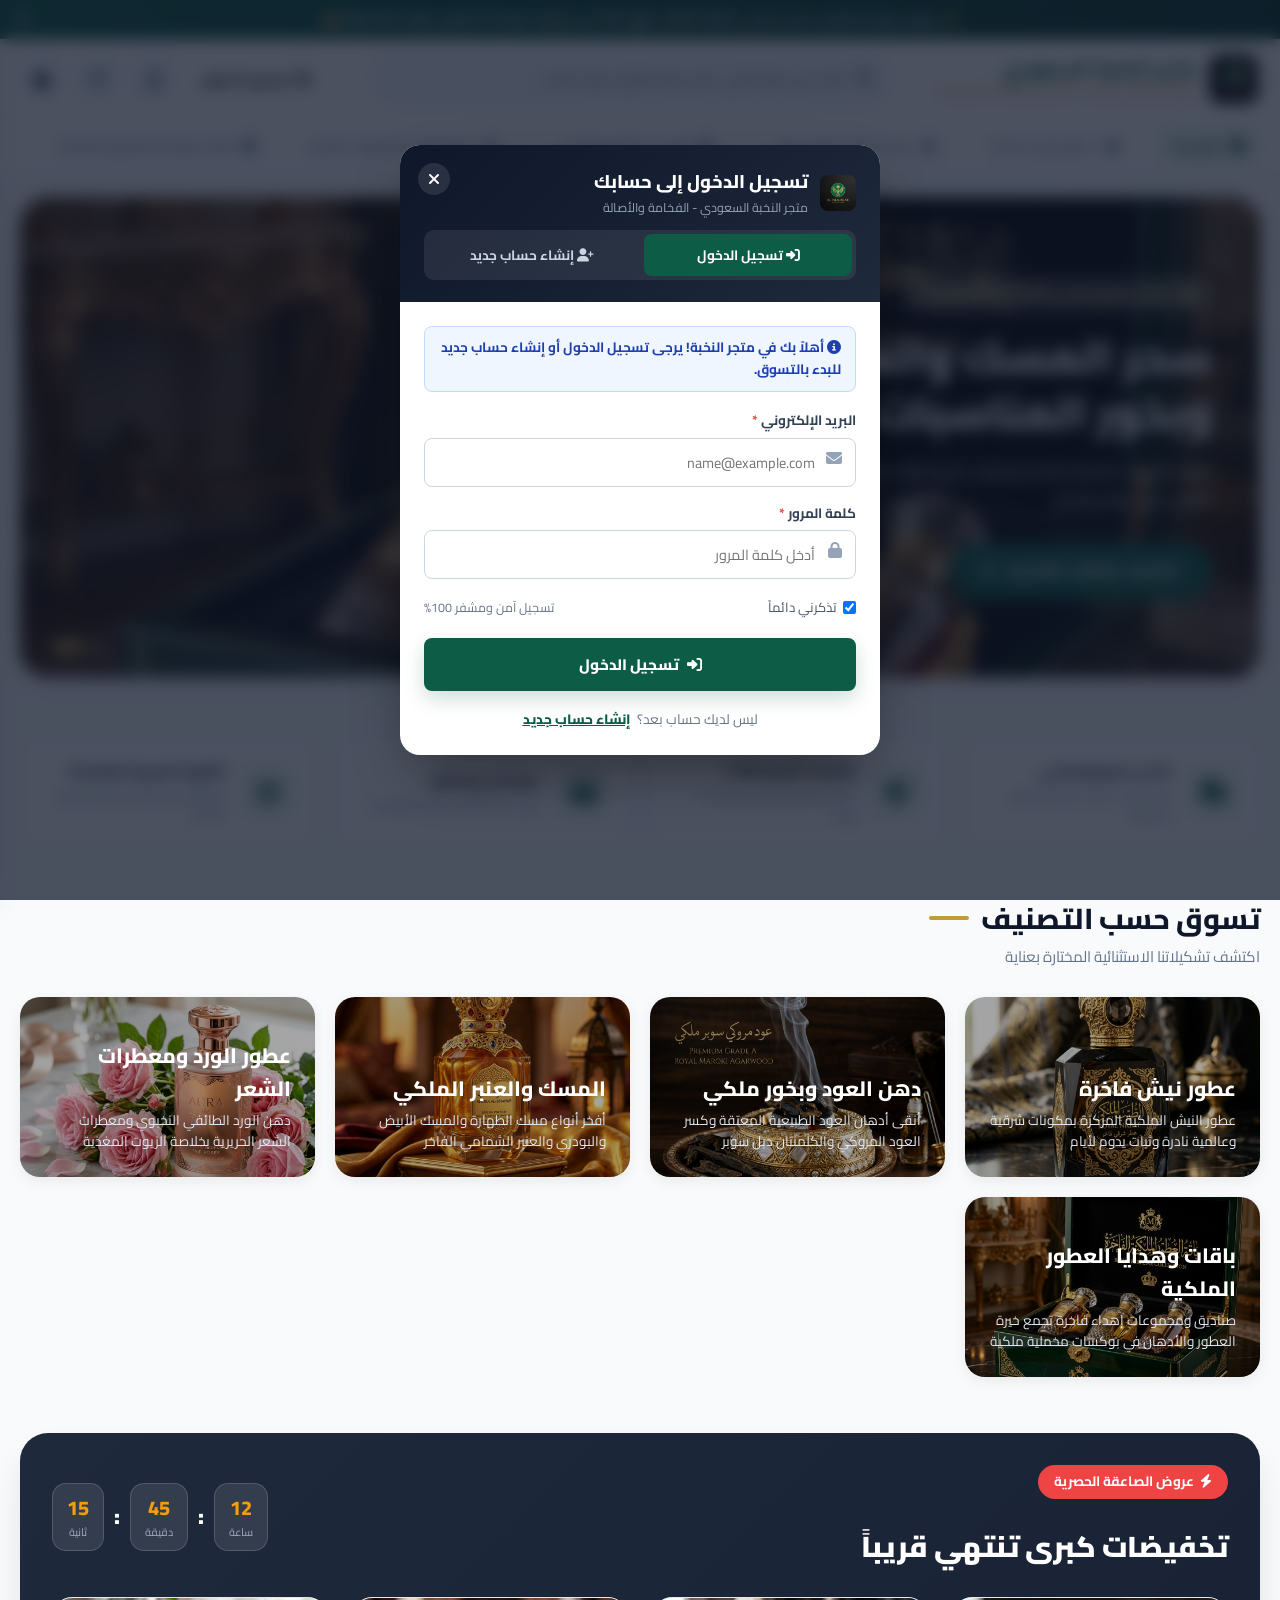
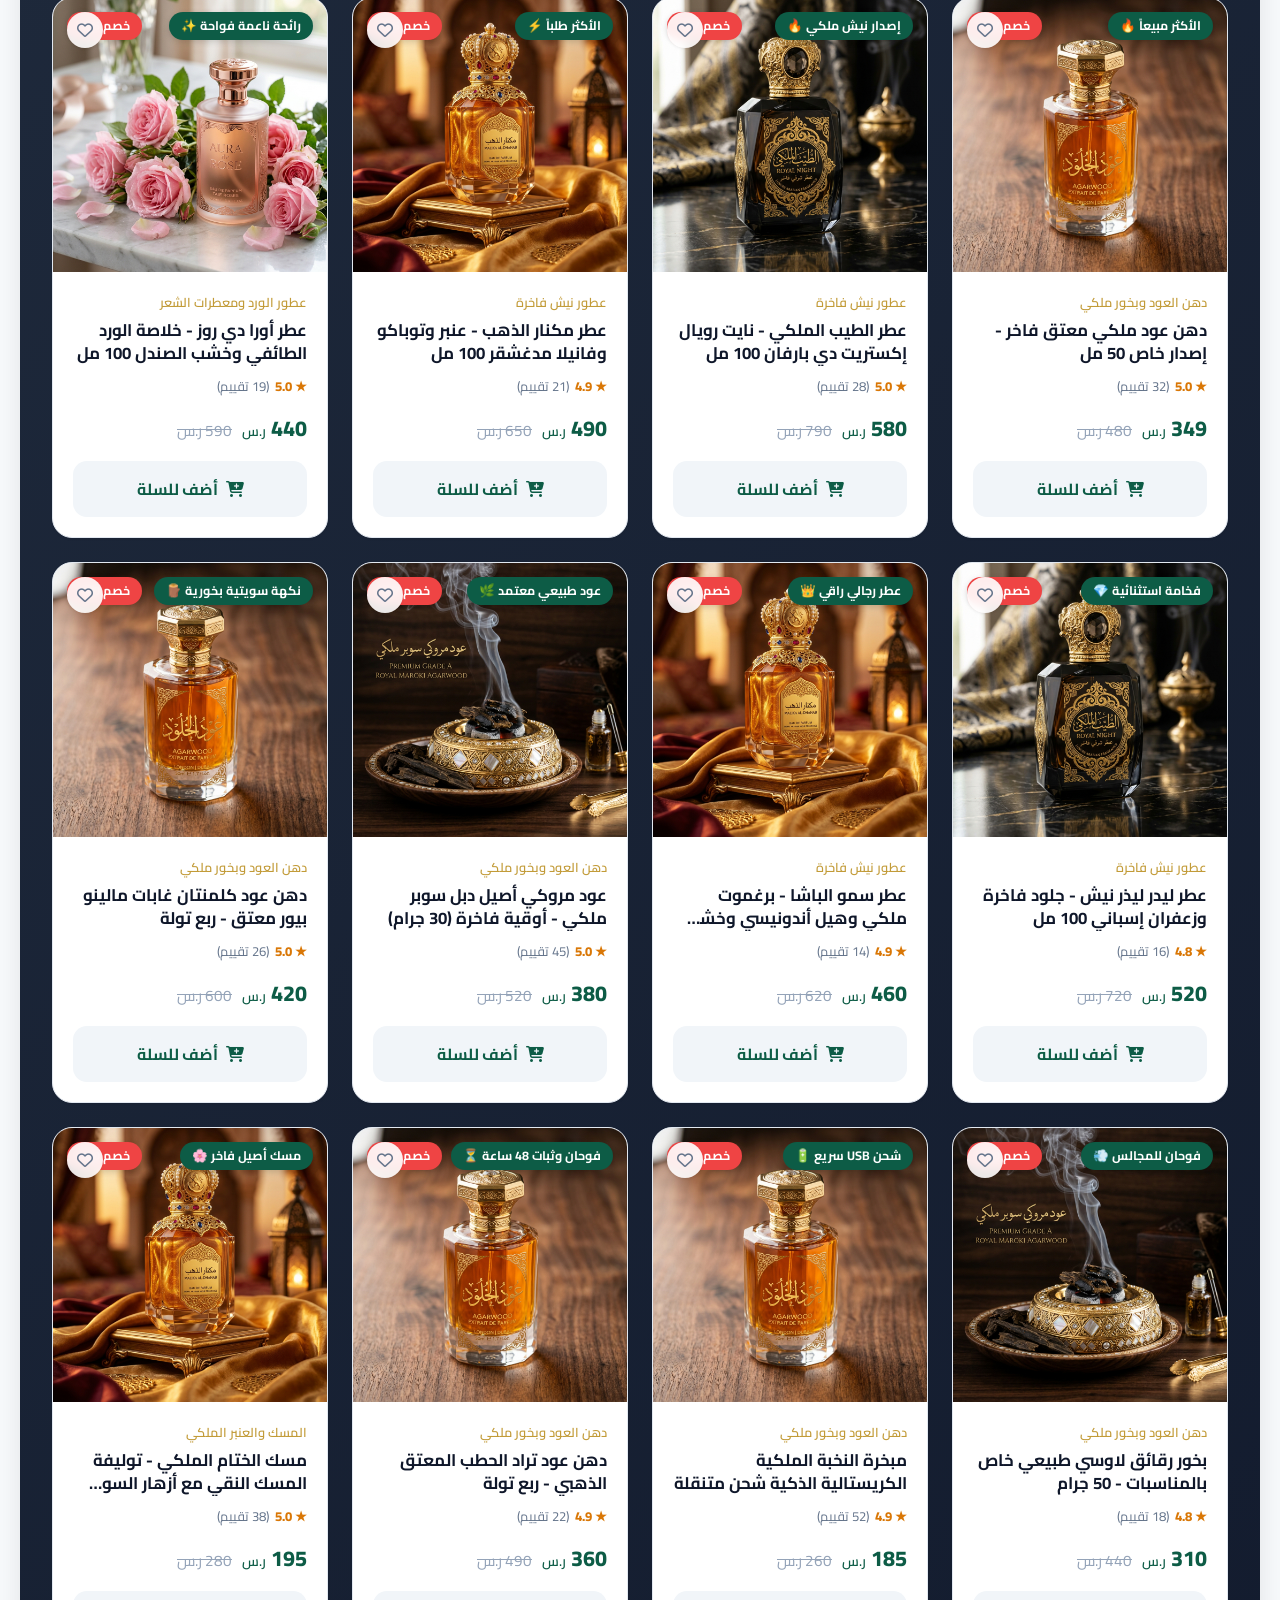
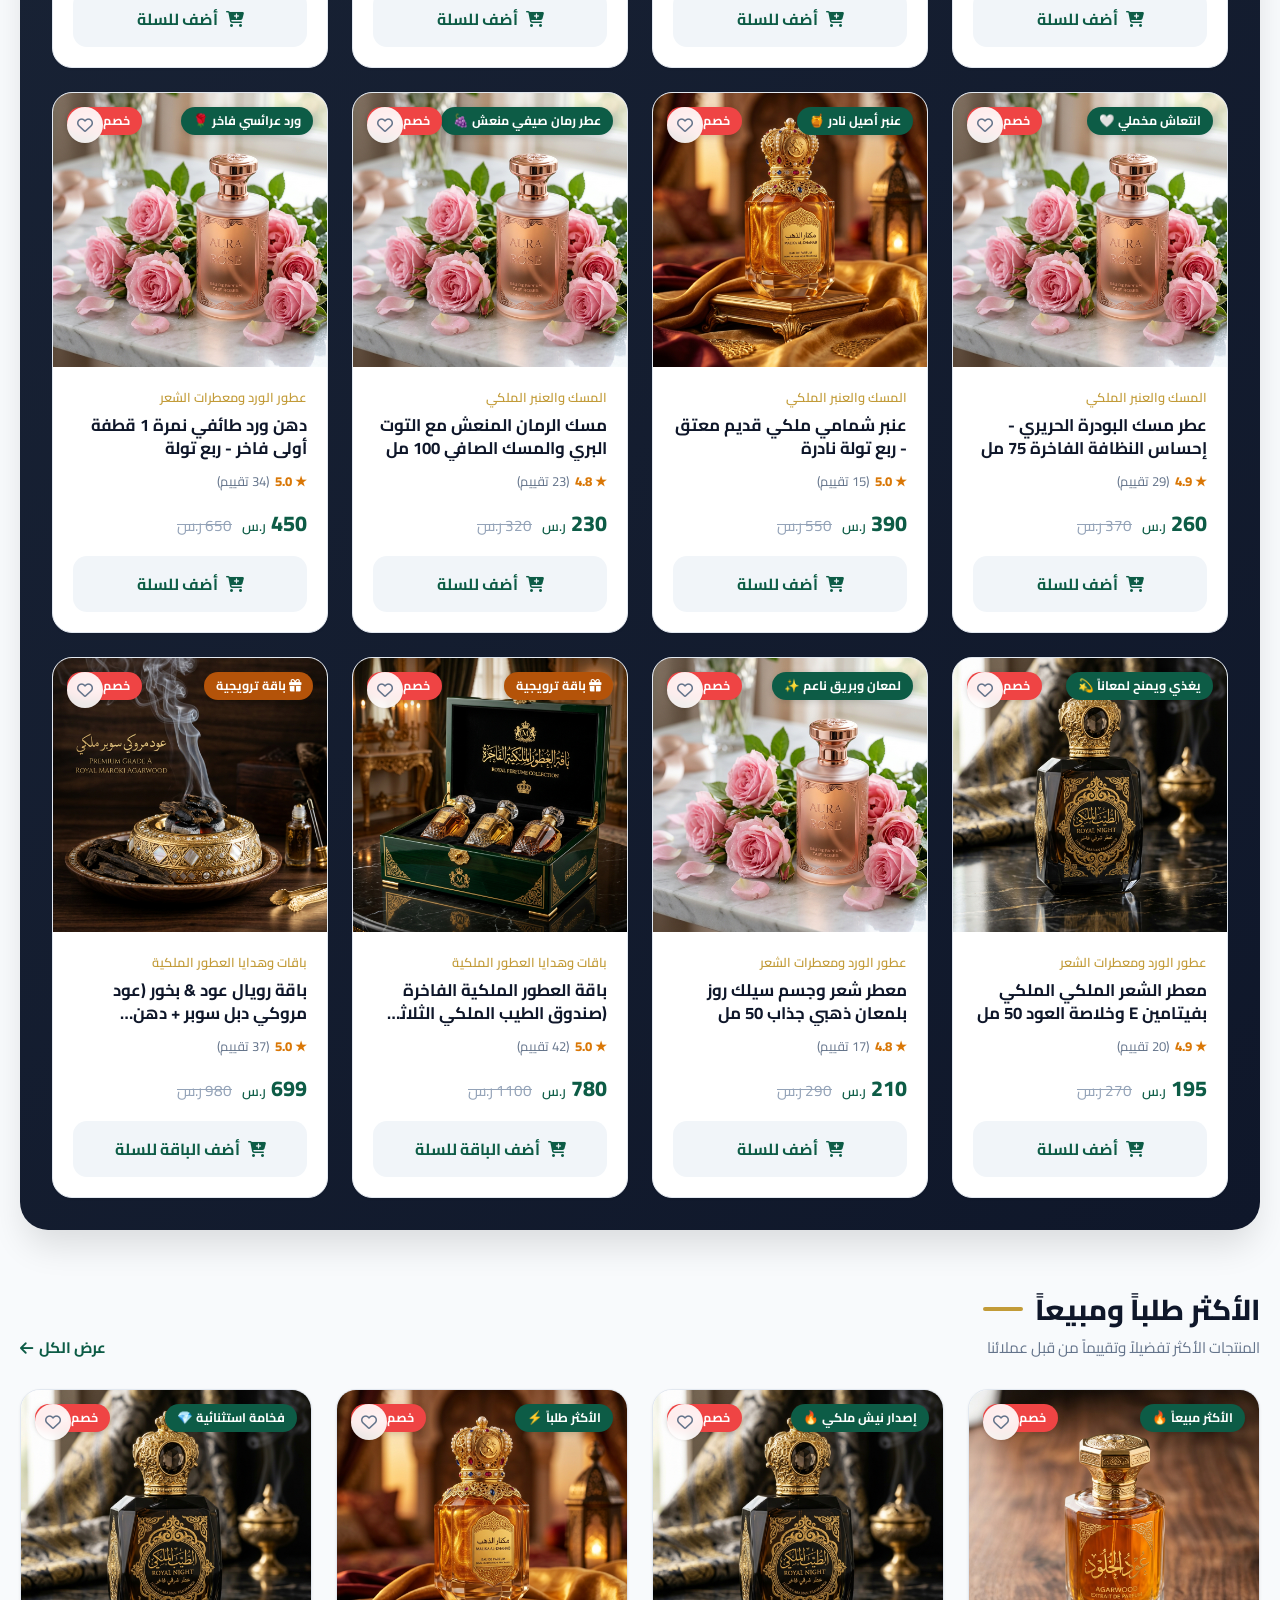
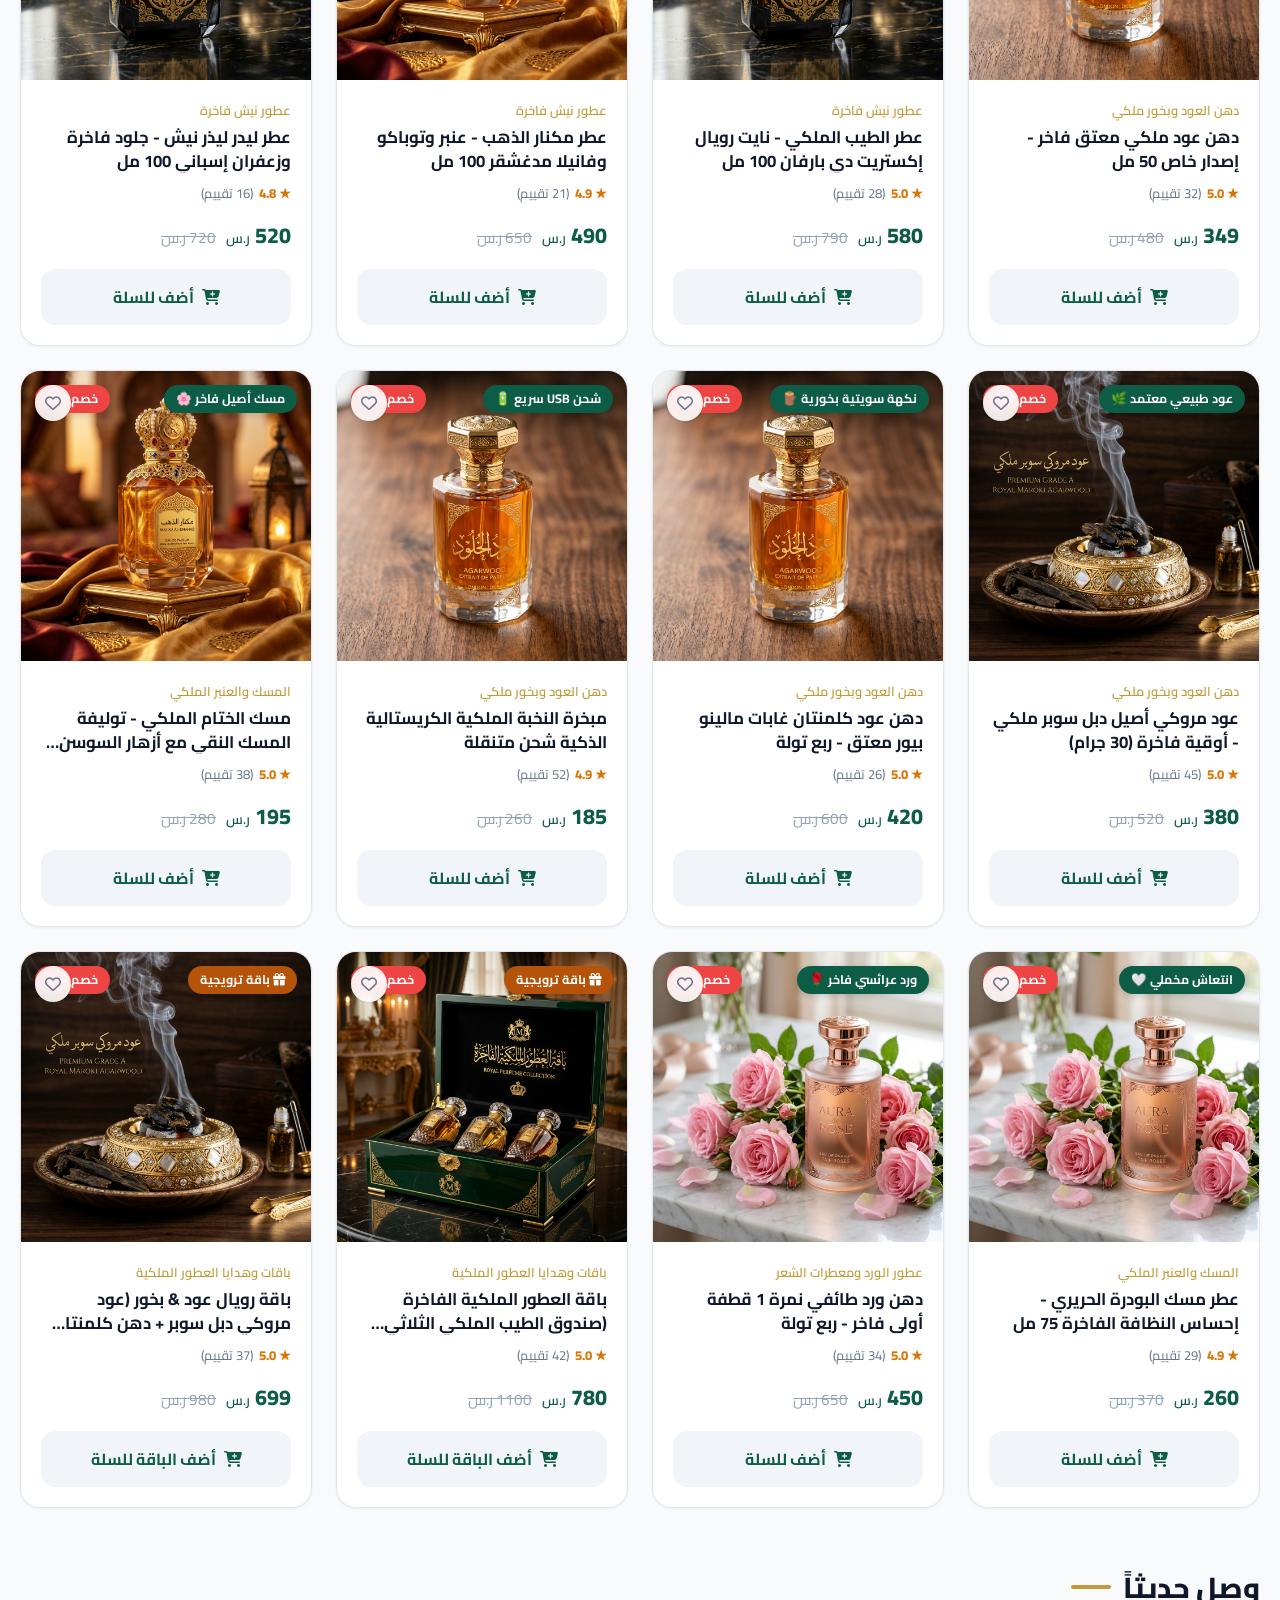
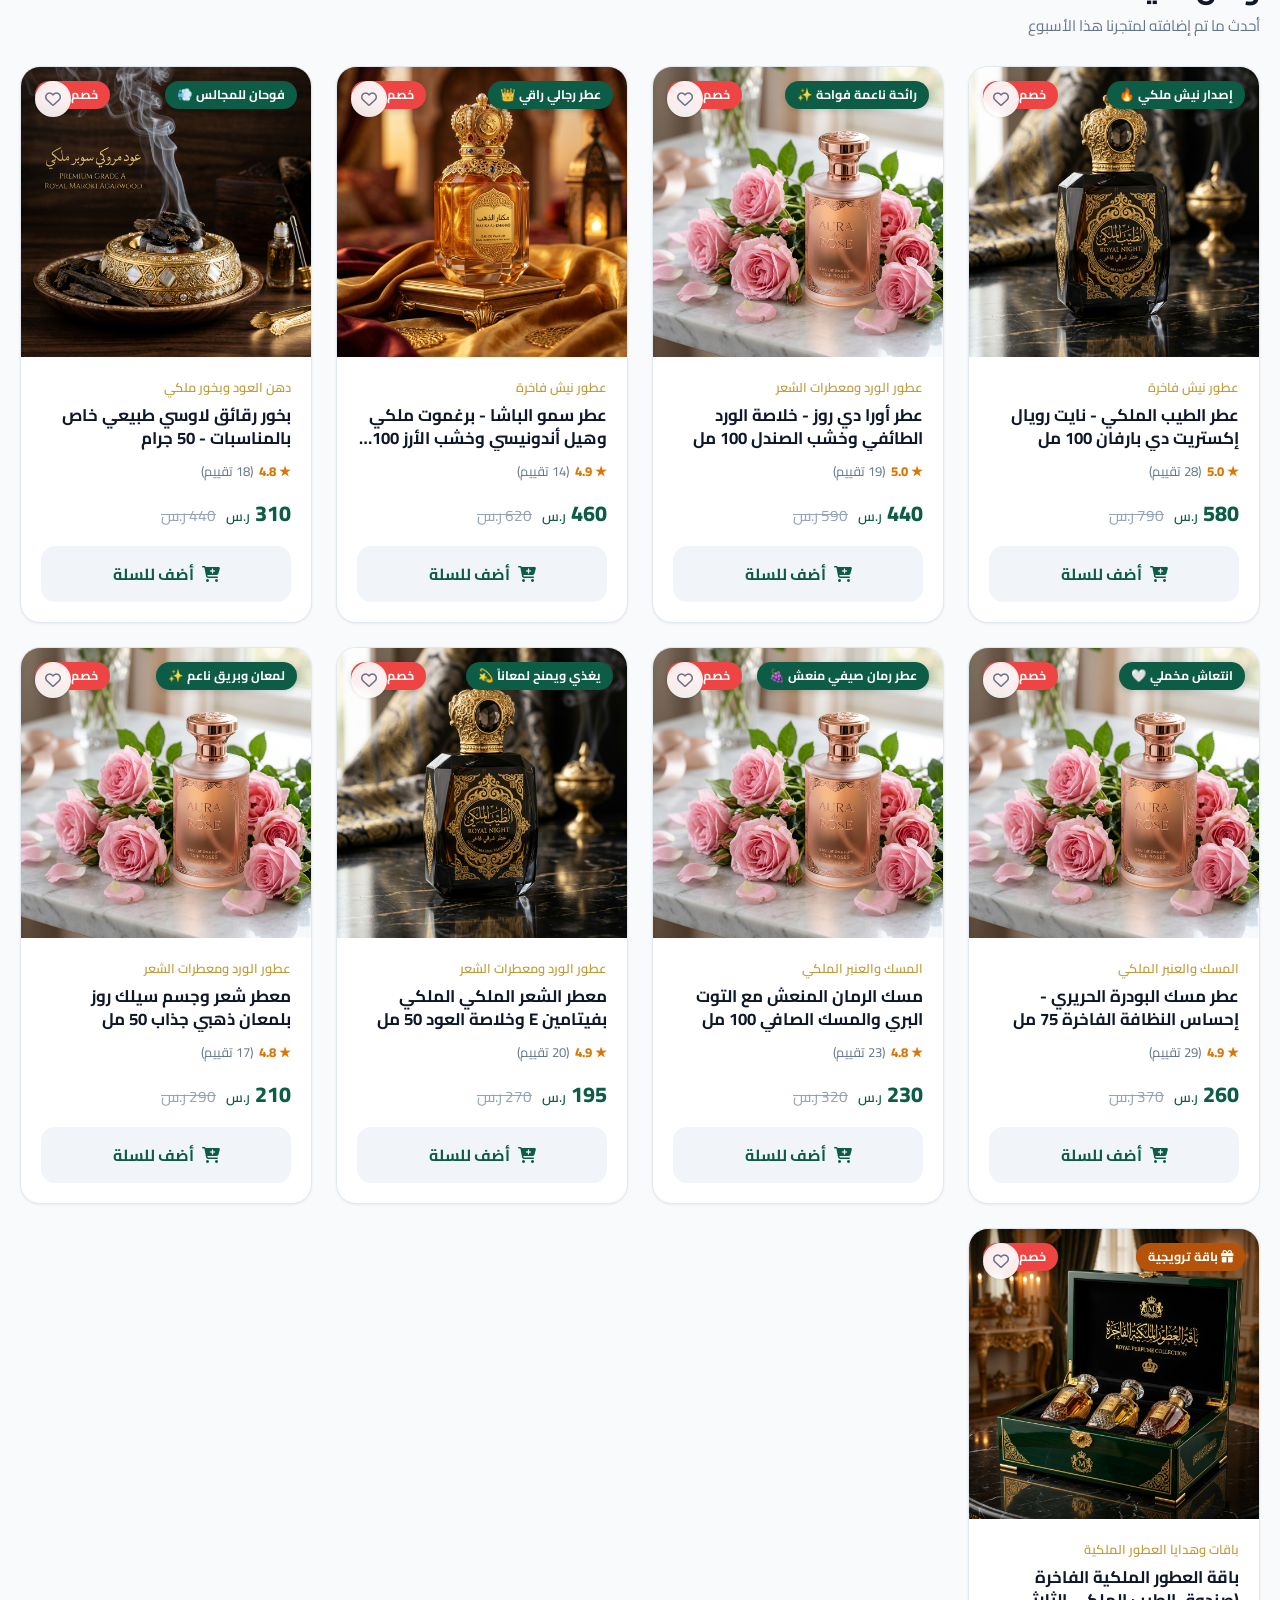
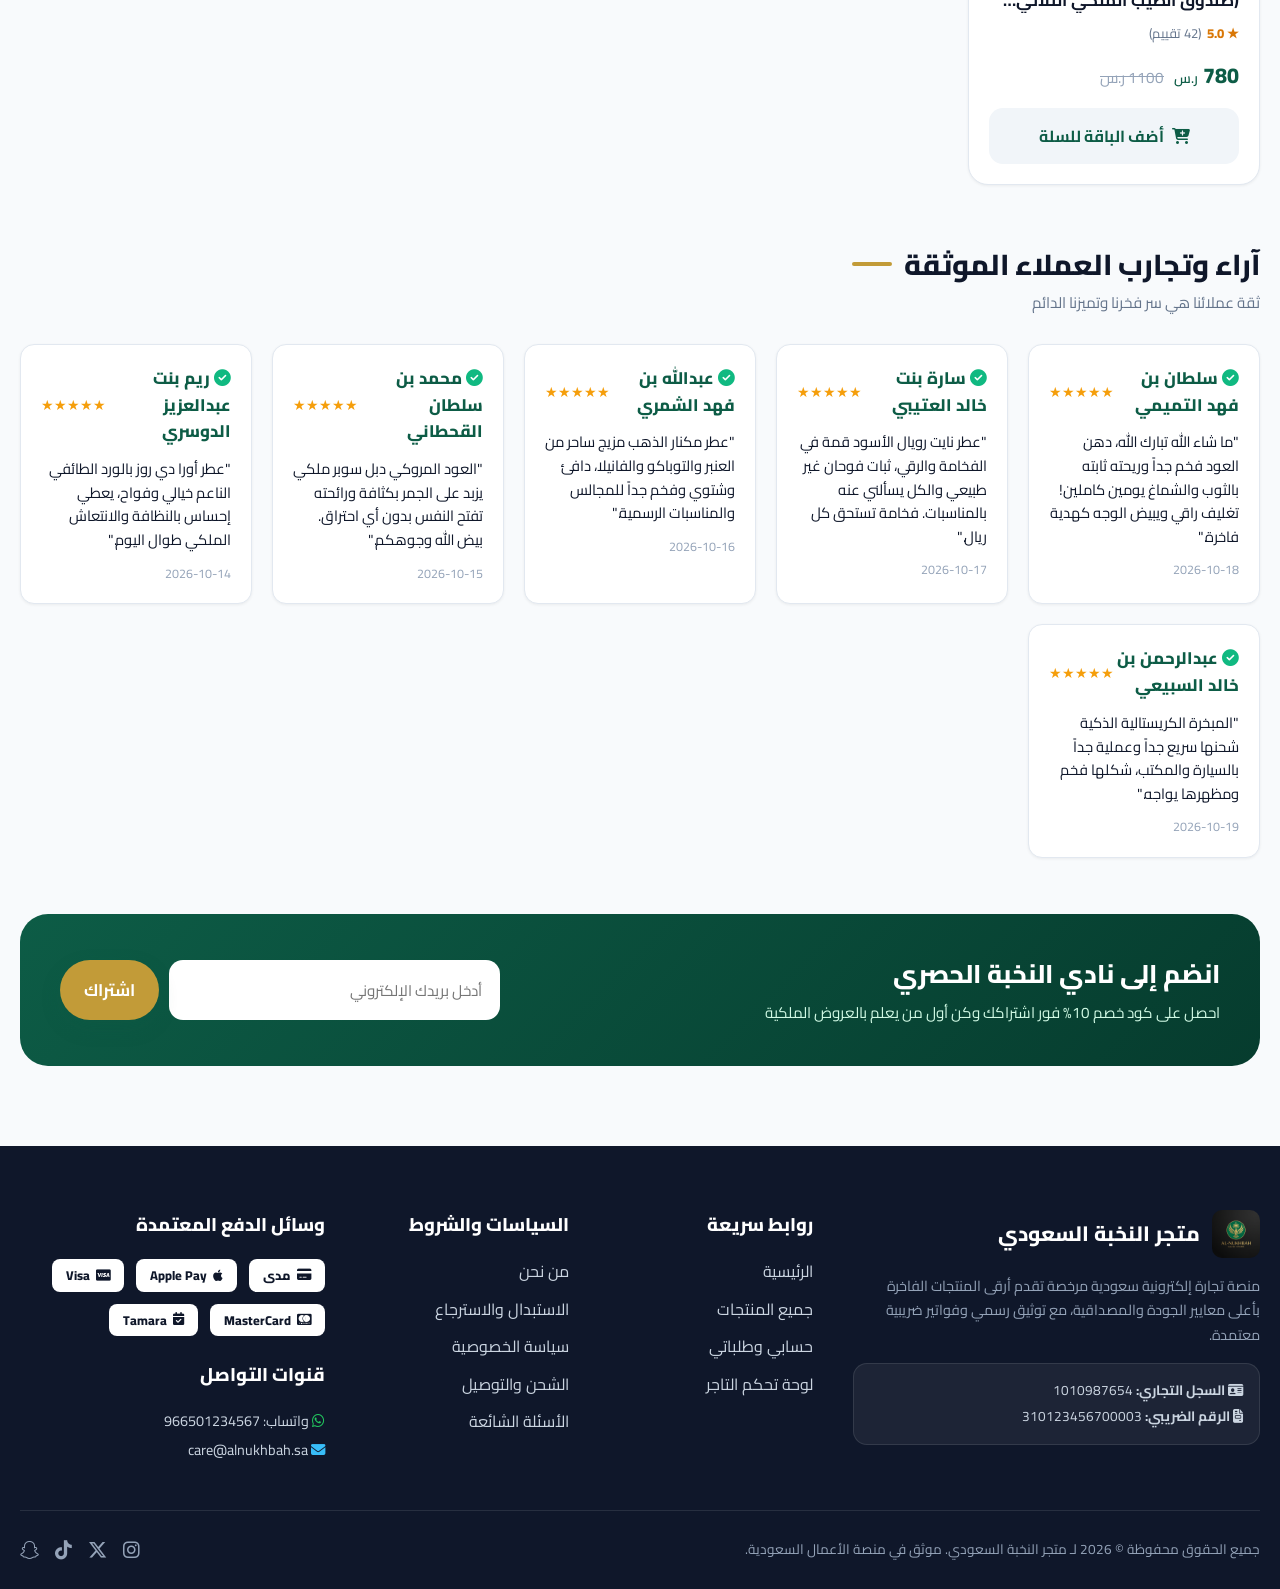
==== index.html @ b8693de9 "Initial commit: Complete Storefront and Admin" ====
﻿<!DOCTYPE html>
<html lang="ar" dir="rtl">
<head>
  <meta charset="UTF-8">
  <meta name="viewport" content="width=device-width, initial-scale=1.0">
  <title>متجر النخبة للعطور الملكية | أفخر عطور النيش ودهن العود والبخور</title>
  <meta name="description" content="متجر النخبة للعطور الملكية الفاخرة، أنقى أدهان العود المعتقة، عطور النيش، المسك والعنبر، والبخور الملكي مع توصيل سريع لجميع مناطق المملكة وضمان ذهبي.">
  
  <!-- FontAwesome 6 Icons -->
  <link rel="stylesheet" href="https://cdnjs.cloudflare.com/ajax/libs/font-awesome/6.5.1/css/all.min.css">
  
  <!-- Custom CSS -->
  <link rel="stylesheet" href="assets/css/store.css">
</head>
<body>

  <!-- Top Announcement Bar -->
  <aside class="announcement-bar" id="announcementBar">
    <span id="announcementText">✨ عروض موسم الرياض: شحن مجاني لكافة الطلبات فوق 350 ر.س وكود خصم 10% (كود: SALLA10) 🚚</span>
    <button class="announcement-close" onclick="document.getElementById('announcementBar').style.display='none'" aria-label="إغلاق الشريط الإعلاني">
      <i class="fa-solid fa-xmark"></i>
    </button>
  </aside>

  <!-- Sticky Main Header -->
  <header class="main-header">
    <div class="container header-inner">
      <!-- Store Brand & Logo -->
      <a href="#home" class="store-brand" onclick="StoreApp.navigateTo('home')">
        <img src="assets/images/logo.jpg" alt="شعار متجر النخبة" class="store-logo">
        <div class="store-brand-text">
          <h1 class="store-name-text">متجر النخبة السعودي</h1>
          <p class="store-slogan-text">الأصالة والفخامة في مكان واحد</p>
        </div>
      </a>

      <!-- Live Search Bar -->
      <div class="header-search">
        <div class="search-input-wrapper">
          <i class="fa-solid fa-magnifying-glass search-icon"></i>
          <input type="text" id="globalSearchInput" placeholder="ابحث عن عطر ملكي، دهن عود معتق، بخور، مسك..." autocomplete="off">
        </div>
        <!-- Live Autocomplete Dropdown -->
        <div class="search-dropdown" id="searchDropdown"></div>
      </div>

      <!-- Action Buttons -->
      <!-- Action Buttons -->
      <div class="header-actions">
        <!-- Switch to Admin Dashboard -->
        <a href="admin.html" id="navAdminDashboardBtn" class="admin-portal-link" title="الدخول إلى لوحة تحكم التاجر سلة" style="display: none;">
          <i class="fa-solid fa-gauge-high"></i>
          <span>لوحة التحكم</span>
        </a>

        <!-- Auth Action Container (Login button or user profile avatar) -->
        <div id="navAuthActionBtn" style="display:inline-flex; align-items:center;"></div>

        <!-- Account / Orders -->
        <button class="action-btn" onclick="StoreApp.showAccount()" title="حسابي وطلباتي">
          <i class="fa-regular fa-user"></i>
        </button>

        <!-- Wishlist -->
        <button class="action-btn" onclick="StoreApp.showAccount()" title="المفضلة">
          <i class="fa-regular fa-heart"></i>
          <span class="action-badge wishlist-count-badge" style="display:none;">0</span>
        </button>

        <!-- Cart Drawer Trigger -->
        <button class="action-btn" onclick="StoreApp.openCartDrawer()" title="سلة التسوق">
          <i class="fa-solid fa-bag-shopping"></i>
          <span class="action-badge cart-count-badge" style="display:none;">0</span>
        </button>
      </div>
    </div>
  </header>

  <!-- Navigation Bar (Categories) -->
  <nav class="sub-nav">
    <div class="container">
      <div class="categories-bar" id="categoriesNavList">
        <!-- Rendered dynamically via JS -->
      </div>
    </div>
  </nav>

  <!-- Main Views Container -->
  <main>

    <!-- VIEW 1: HOME PAGE -->
    <div id="view-home" class="view-container active">
      
      <!-- Hero Carousel -->
      <section class="hero-section">
        <div class="container">
          <div class="hero-slider" id="heroSliderContainer">
            <!-- Dynamic Slides rendered by JS -->
          </div>
        </div>
      </section>

      <!-- Trust Perks Bar -->
      <section class="container">
        <div class="trust-bar">
          <div class="trust-card">
            <div class="trust-icon"><i class="fa-solid fa-truck-fast"></i></div>
            <div class="trust-info">
              <h4>شحن سريع ومجاني</h4>
              <p>توصيل لباب البيت لكافة مناطق المملكة</p>
            </div>
          </div>
          <div class="trust-card">
            <div class="trust-icon"><i class="fa-solid fa-shield-halved"></i></div>
            <div class="trust-info">
              <h4>منتجات أصلية 100%</h4>
              <p>ضمان ذهبي واسترجاع خلال 14 يوماً</p>
            </div>
          </div>
          <div class="trust-card">
            <div class="trust-icon"><i class="fa-solid fa-credit-card"></i></div>
            <div class="trust-info">
              <h4>دفع آمن ومشفر</h4>
              <p>مدى، Apple Pay، وتمارا بالتقسيط</p>
            </div>
          </div>
          <div class="trust-card">
            <div class="trust-icon"><i class="fa-solid fa-qrcode"></i></div>
            <div class="trust-info">
              <h4>فاتورة ضريبية معتمدة</h4>
              <p>متوافقة مع هيئة الزكاة والضريبة ZATCA</p>
            </div>
          </div>
        </div>
      </section>

      <!-- Categories Showcase -->
      <section class="container">
        <div class="section-header">
          <div>
            <h2 class="section-title">تسوق حسب التصنيف</h2>
            <p class="section-subtitle">اكتشف تشكيلاتنا الاستثنائية المختارة بعناية</p>
          </div>
        </div>
        <div class="categories-grid" id="categoriesGrid">
          <!-- Populated by JS -->
        </div>
      </section>

      <!-- Flash Deals with Live Countdown -->
      <section class="container" id="flashDealsSection">
        <div class="flash-deals-box">
          <div class="flash-deals-header">
            <div>
              <span class="hero-badge" id="flashDealsBadge" style="background:#ef4444; color:#fff; border:none;">
                <i class="fa-solid fa-bolt"></i> عروض الصاعقة الحصرية
              </span>
              <h2 id="flashDealsTitle" style="font-size:1.8rem; font-weight:900; margin-top:8px;">تخفيضات كبرى تنتهي قريباً</h2>
            </div>
            <!-- Live Countdown Timer -->
            <div class="countdown-timer" id="flashDealsTimer">
              <div class="timer-box">
                <span id="dealHours">12</span>
                <span class="timer-label">ساعة</span>
              </div>
              <span style="font-weight:900; font-size:1.4rem;">:</span>
              <div class="timer-box">
                <span id="dealMinutes">45</span>
                <span class="timer-label">دقيقة</span>
              </div>
              <span style="font-weight:900; font-size:1.4rem;">:</span>
              <div class="timer-box">
                <span id="dealSeconds">20</span>
                <span class="timer-label">ثانية</span>
              </div>
            </div>
          </div>
          <div class="products-grid" id="flashDealsGrid" style="margin-bottom:0;">
            <!-- Populated by JS -->
          </div>
        </div>
      </section>

      <!-- Best Sellers Section -->
      <section class="container" id="bestSellersSection">
        <div class="section-header">
          <div>
            <h2 class="section-title">الأكثر طلباً ومبيعاً</h2>
            <p class="section-subtitle">المنتجات الأكثر تفضيلاً وتقييماً من قبل عملائنا</p>
          </div>
          <a href="#category/all" class="section-link" onclick="StoreApp.showCategory('all')">
            عرض الكل <i class="fa-solid fa-arrow-left"></i>
          </a>
        </div>
        <div class="products-grid" id="bestSellersGrid">
          <!-- Populated by JS -->
        </div>
      </section>

      <!-- New Arrivals Section -->
      <section class="container">
        <div class="section-header">
          <div>
            <h2 class="section-title">وصل حديثاً</h2>
            <p class="section-subtitle">أحدث ما تم إضافته لمتجرنا هذا الأسبوع</p>
          </div>
        </div>
        <div class="products-grid" id="newArrivalsGrid">
          <!-- Populated by JS -->
        </div>
      </section>

      <!-- Customer Testimonials -->
      <section class="container" style="margin-bottom:56px;">
        <div class="section-header">
          <div>
            <h2 class="section-title">آراء وتجارب العملاء الموثقة</h2>
            <p class="section-subtitle">ثقة عملائنا هي سر فخرنا وتميزنا الدائم</p>
          </div>
        </div>
        <div class="trust-bar" id="testimonialsGrid">
          <!-- Populated by JS -->
        </div>
      </section>

      <!-- Newsletter Subscription -->
      <section class="container" style="margin-bottom:40px;">
        <div style="background:linear-gradient(135deg, var(--primary) 0%, #063c2e 100%); border-radius:var(--radius-xl); padding:40px; color:#fff; display:flex; align-items:center; justify-content:space-between; flex-wrap:wrap; gap:24px;">
          <div>
            <h3 style="font-size:1.6rem; font-weight:800; margin-bottom:6px;">انضم إلى نادي النخبة الحصري</h3>
            <p style="color:#d1fae5; font-size:0.95rem;">احصل على كود خصم 10% فور اشتراكك وكن أول من يعلم بالعروض الملكية</p>
          </div>
          <div style="display:flex; gap:10px; flex:1; max-width:440px;">
            <input type="email" placeholder="أدخل بريدك الإلكتروني" style="flex:1; padding:14px 18px; border-radius:var(--radius-md); border:none; outline:none; font-size:0.95rem;">
            <button class="btn-primary" style="background:var(--secondary); color:#fff; white-space:nowrap; padding:14px 24px;" onclick="StoreApp.showToast('شكراً لاشتراكك في نادي النخبة! 💌', 'success')">اشتراك</button>
          </div>
        </div>
      </section>

    </div>

    <!-- VIEW 2: CATEGORY CATALOG PAGE -->
    <div id="view-category" class="view-container">
      <div class="container" style="padding-top:24px;">
        <div style="background:#fff; border-radius:var(--radius-lg); padding:32px; border:1px solid var(--border-color); margin-bottom:32px;">
          <h2 id="categoryViewTitle" style="font-size:2rem; font-weight:900; color:var(--primary); margin-bottom:8px;">التصنيف</h2>
          <p id="categoryViewDesc" style="color:var(--text-muted); font-size:1rem;"></p>
        </div>
        <div class="products-grid" id="categoryProductsGrid">
          <!-- Populated by JS -->
        </div>
      </div>
    </div>

    <!-- VIEW 3: PRODUCT DETAILS PAGE (PDP) -->
    <div id="view-product" class="view-container">
      <div class="container">
        
        <div class="product-detail-layout">
          <!-- Gallery Column -->
          <div class="product-gallery">
            <div class="main-image-wrap">
              <img id="pdpMainImg" src="" alt="صورة المنتج" class="main-gallery-img">
            </div>
            <div class="thumbnails-row" id="pdpThumbnails">
              <!-- Thumbnails -->
            </div>
          </div>

          <!-- Product Info Column -->
          <div class="product-details-info">
            <div class="breadcrumbs">
              <a href="#home" onclick="StoreApp.showHome()">الرئيسية</a>
              <span>/</span>
              <span id="pdpCategoryName"></span>
            </div>

            <h1 class="product-title-large" id="pdpTitle">اسم المنتج</h1>
            <span class="sku-badge">رمز المنتج: <span id="pdpSku"></span></span>

            <div class="product-rating" style="margin-bottom:20px;">
              <span id="pdpRating" style="font-size:1rem; font-weight:700;">★ 4.9 (42 تقييم)</span>
              <span style="color:#10b981; font-weight:700; margin-right:12px;"><i class="fa-solid fa-circle-check"></i> تقييمات موثقة</span>
            </div>

            <!-- Price Box -->
            <div class="price-box-large">
              <div>
                <span class="current" id="pdpCurrentPrice">0</span> <span style="font-size:1.2rem; font-weight:700; color:var(--primary);">ر.س</span>
                <span class="regular-price" id="pdpRegPrice" style="font-size:1.1rem; margin-right:12px;"></span>
              </div>
              <span class="vat-note">شامل ضريبة القيمة المضافة 15%</span>
            </div>

            <!-- Variants Builder -->
            <div class="variants-section" id="pdpVariantsContainer">
              <!-- Rendered dynamically -->
            </div>

            <!-- Stock Status Alert -->
            <div id="pdpStockBox" class="stock-alert-box in-stock">
              <i class="fa-solid fa-circle-check"></i> متوفر في المخزون
            </div>

            <!-- Quantity & Purchase Buttons -->
            <div style="display:flex; align-items:center; gap:16px; margin-bottom:20px;">
              <label style="font-weight:700; font-size:0.95rem;">الكمية:</label>
              <div class="qty-control" style="background:#fff; height:46px;">
                <button class="qty-btn" style="width:40px; font-size:1.1rem;" onclick="StoreApp.changePdpQty(-1)">-</button>
                <span class="qty-display" id="pdpQtyDisplay" style="width:40px; font-size:1rem;">1</span>
                <button class="qty-btn" style="width:40px; font-size:1.1rem;" onclick="StoreApp.changePdpQty(1)">+</button>
              </div>
            </div>

            <div class="purchase-actions-row">
              <button class="btn-primary" style="flex:1.5; justify-content:center; padding:16px;" onclick="StoreApp.addToCartFromPdp()">
                <i class="fa-solid fa-cart-plus"></i> أضف إلى السلة
              </button>
              <button class="btn-buy-now" onclick="StoreApp.buyNowFromPdp()">
                <i class="fa-solid fa-bolt"></i> شراء الآن
              </button>
            </div>

            <!-- Delivery Estimate Perk -->
            <div class="delivery-estimate-card">
              <i class="fa-solid fa-truck-ramp-box" style="font-size:1.8rem; color:var(--primary);"></i>
              <div>
                <strong style="color:var(--text-main);">توصيل فوري متوقع:</strong>
                <p style="color:var(--text-muted); margin-top:2px;">اطلب الآن واستلم طلبك خلال 24 ساعة داخل الرياض، وخلال 48 ساعة لباقي المدن.</p>
              </div>
            </div>

          </div>
        </div>

        <!-- Product Detailed Tabs -->
        <div class="product-tabs">
          <div class="tab-nav">
            <button class="tab-nav-btn active">الوصف الكامل</button>
            <button class="tab-nav-btn">المواصفات الفنية</button>
            <button class="tab-nav-btn">سياسة الشحن والضمان</button>
          </div>
          <div class="tab-content active">
            <p id="pdpDescriptionText" style="font-size:1.05rem; line-height:1.8; color:var(--text-main);"></p>
            <div id="pdpSpecsList" style="margin-top:24px; max-width:600px;">
              <!-- Specs list -->
            </div>
          </div>
        </div>

        <!-- Product Customer Reviews Section -->
        <div class="product-reviews-section" id="pdpReviewsSection">
          <div class="reviews-section-header">
            <div>
              <h2 class="section-title" style="margin-bottom:6px;">
                <i class="fa-solid fa-star" style="color:#f59e0b;"></i> تقييمات وآراء المشترين
              </h2>
              <p style="color:var(--text-muted); font-size:0.92rem;">
                تقييمات موثقة بالكامل لعملاء استلموا هذا المنتج فعلياً
              </p>
            </div>
            <button class="btn-primary" onclick="StoreApp.openWriteReviewModal()" style="padding:10px 22px; font-size:0.92rem; display:inline-flex; align-items:center; gap:8px;">
              <i class="fa-solid fa-pen-to-square"></i> أضف تقييمك للمنتج
            </button>
          </div>

          <!-- Overall Rating & Breakdown Card -->
          <div class="reviews-summary-card">
            <div class="rating-big-score">
              <div class="score-number" id="pdpAvgRatingScore">5.0</div>
              <div class="score-stars" id="pdpAvgRatingStars">
                <i class="fa-solid fa-star"></i>
                <i class="fa-solid fa-star"></i>
                <i class="fa-solid fa-star"></i>
                <i class="fa-solid fa-star"></i>
                <i class="fa-solid fa-star"></i>
              </div>
              <div class="score-count" id="pdpTotalReviewsCountText">بناءً على 1 تقييم موثق</div>
              <div class="verified-purchases-badge">
                <i class="fa-solid fa-shield-halved"></i> 100% مشترين موثقين
              </div>
            </div>

            <!-- Star Distribution Breakdown Bars -->
            <div class="rating-breakdown-bars">
              <div class="rating-bar-row">
                <span class="bar-label">5 نجوم</span>
                <div class="bar-track"><div class="bar-fill" id="barFill5" style="width: 100%;"></div></div>
                <span class="bar-percent" id="barPct5">100%</span>
              </div>
              <div class="rating-bar-row">
                <span class="bar-label">4 نجوم</span>
                <div class="bar-track"><div class="bar-fill" id="barFill4" style="width: 0%;"></div></div>
                <span class="bar-percent" id="barPct4">0%</span>
              </div>
              <div class="rating-bar-row">
                <span class="bar-label">3 نجوم</span>
                <div class="bar-track"><div class="bar-fill" id="barFill3" style="width: 0%;"></div></div>
                <span class="bar-percent" id="barPct3">0%</span>
              </div>
              <div class="rating-bar-row">
                <span class="bar-label">نجمتان</span>
                <div class="bar-track"><div class="bar-fill" id="barFill2" style="width: 0%;"></div></div>
                <span class="bar-percent" id="barPct2">0%</span>
              </div>
              <div class="rating-bar-row">
                <span class="bar-label">نجمة واحدة</span>
                <div class="bar-track"><div class="bar-fill" id="barFill1" style="width: 0%;"></div></div>
                <span class="bar-percent" id="barPct1">0%</span>
              </div>
            </div>
          </div>

          <!-- Reviews Feed List -->
          <div class="reviews-feed-list" id="pdpReviewsList">
            <!-- Populated dynamically by StoreApp.renderProductReviews() -->
          </div>
        </div>

        <!-- Related Products Section -->
        <div style="margin-top:64px;">
          <h2 class="section-title">منتجات قد تعجبك أيضاً</h2>
          <div class="products-grid" id="relatedProductsGrid" style="margin-top:24px;">
            <!-- Populated by JS -->
          </div>
        </div>

      </div>
    </div>

    <!-- VIEW 4: CHECKOUT PAGE -->
    <div id="view-checkout" class="view-container">
      <div class="container">
        
        <!-- Standard Checkout Flow -->
        <div id="checkoutMainLayout" class="checkout-layout">
          <!-- Form Steps Column -->
          <div>
            <!-- Step 1: Customer Info -->
            <div class="checkout-step-card">
              <div class="step-card-header">
                <span class="step-num">1</span>
                <h3 style="font-size:1.15rem; font-weight:800;">بيانات العميل والتواصل</h3>
              </div>
              <div class="form-grid">
                <div class="form-group">
                  <label>الاسم الكامل *</label>
                  <input type="text" id="checkoutCustName" class="form-control" placeholder="مثال: عبدالله بن فهد الشمري" required>
                </div>
                <div class="form-group">
                  <label>رقم الجوال السعودي * (05xxxxxxxx)</label>
                  <input type="tel" id="checkoutCustPhone" class="form-control" placeholder="0501234567" maxlength="10" required>
                </div>
                <div class="form-group" style="grid-column: 1/-1;">
                  <label>البريد الإلكتروني (اختياري لاستلام الفاتورة)</label>
                  <input type="email" id="checkoutCustEmail" class="form-control" placeholder="example@domain.sa">
                </div>
              </div>
            </div>

            <!-- Step 2: Delivery Address -->
            <div class="checkout-step-card">
              <div class="step-card-header">
                <span class="step-num">2</span>
                <h3 style="font-size:1.15rem; font-weight:800;">عنوان الشحن والتوصيل</h3>
              </div>
              <div class="form-grid">
                <div class="form-group">
                  <label>المدينة *</label>
                  <select id="checkoutCustCity" class="form-control">
                    <option value="الرياض">الرياض</option>
                    <option value="جدة">جدة</option>
                    <option value="الدمام">الدمام</option>
                    <option value="مكة المكرمة">مكة المكرمة</option>
                    <option value="المدينة المنورة">المدينة المنورة</option>
                    <option value="الخبر">الخبر</option>
                    <option value="أبها">أبها</option>
                    <option value="تبوك">تبوك</option>
                    <option value="بريدة">بريدة</option>
                    <option value="حائل">حائل</option>
                    <option value="جازان">جازان</option>
                  </select>
                </div>
                <div class="form-group">
                  <label>الحي واسم الشارع *</label>
                  <input type="text" id="checkoutCustAddress" class="form-control" placeholder="مثال: حي النرجس، شارع عثمان بن عفان" required>
                </div>

                <!-- Interactive Map Location Picker (Google Maps) -->
                <div class="form-group" style="grid-column: 1/-1;">
                  <div style="display:flex; justify-content:space-between; align-items:center; margin-bottom:8px;">
                    <label style="font-weight:800; display:flex; align-items:center; gap:8px;">
                      <i class="fa-solid fa-map-location-dot" style="color:var(--primary);"></i>
                      <span>تحديد موقع الاستلام بدقة عبر الخريطة (Google Maps)</span>
                    </label>
                    <button type="button" class="btn-admin-outline" style="padding:4px 12px; font-size:0.8rem; border-radius:var(--radius-full); cursor:pointer; background:#ffffff; border:1px solid var(--border-color);" onclick="StoreApp.locateCustomerGps()">
                      <i class="fa-solid fa-crosshairs" style="color:#2563eb;"></i> موقعي الحالي (GPS)
                    </button>
                  </div>

                  <div class="map-picker-wrapper">
                    <!-- Topbar with quick city jumps -->
                    <div class="map-picker-topbar">
                      <div class="map-city-pills">
                        <span class="map-city-pill active" onclick="StoreApp.jumpMapToCity('الرياض', 24.7136, 46.6753)">الرياض</span>
                        <span class="map-city-pill" onclick="StoreApp.jumpMapToCity('جدة', 21.4858, 39.1925)">جدة</span>
                        <span class="map-city-pill" onclick="StoreApp.jumpMapToCity('الدمام', 26.4207, 50.0888)">الدمام</span>
                        <span class="map-city-pill" onclick="StoreApp.jumpMapToCity('مكة المكرمة', 21.3891, 39.8579)">مكة</span>
                        <span class="map-city-pill" onclick="StoreApp.jumpMapToCity('المدينة المنورة', 24.5247, 39.5692)">المدينة</span>
                        <span class="map-city-pill" onclick="StoreApp.jumpMapToCity('الخبر', 26.2172, 50.1971)">الخبر</span>
                      </div>
                      <a id="externalGoogleMapsLink" href="https://www.google.com/maps?q=24.7136,46.6753" target="_blank" style="font-size:0.78rem; color:#2563eb; text-decoration:none; font-weight:700; display:flex; align-items:center; gap:4px;">
                        <i class="fa-brands fa-google"></i> فتح في خرائط Google
                      </a>
                    </div>

                    <!-- Interactive Map Canvas / Grid -->
                    <div class="map-canvas-container" id="checkoutInteractiveMap" onclick="StoreApp.handleMapClick(event)">
                      <div class="map-street-grid">
                        <div class="map-artery-road-h"></div>
                        <div class="map-artery-road-v"></div>
                      </div>
                      
                      <!-- Draggable Marker Pin -->
                      <div class="map-pin-marker" id="mapLocationPin" style="top:50%; left:50%;">
                        <div class="pin-bubble" id="pinDistrictBubble">📍 حي النرجس، الرياض</div>
                        <i class="fa-solid fa-location-dot pin-icon"></i>
                      </div>
                    </div>

                    <!-- Bottombar with coordinates & confirm button -->
                    <div class="map-picker-bottombar">
                      <div style="display:flex; align-items:center; gap:8px;">
                        <span class="map-coords-badge" id="mapCoordinatesReadout">24.713600, 46.675300</span>
                        <span id="mapConfirmedBadge" style="display:inline-flex; align-items:center; gap:4px; font-size:0.8rem; color:#059669; font-weight:800; background:#ecfdf5; padding:4px 8px; border-radius:4px; border:1px solid #bbf7d0;">
                          <i class="fa-solid fa-circle-check"></i> تم تثبيت الموقع
                        </span>
                      </div>
                      <button type="button" class="btn-primary" style="padding:6px 14px; font-size:0.82rem; cursor:pointer;" onclick="StoreApp.confirmMapLocation()">
                        <i class="fa-solid fa-check"></i> اعتماد هذا الموقع للشحن
                      </button>
                    </div>
                  </div>

                  <!-- Hidden coordinate fields -->
                  <input type="hidden" id="checkoutLocationLat" value="24.713600">
                  <input type="hidden" id="checkoutLocationLng" value="46.675300">
                </div>

                <div class="form-group" style="grid-column: 1/-1;">
                  <label>ملاحظات التوصيل لمندوب الشحن</label>
                  <textarea id="checkoutOrderNotes" class="form-control" rows="2" placeholder="أقرب معلم بارز، رقم الفيلا أو الشقة..."></textarea>
                </div>
              </div>
            </div>

            <!-- Step 3: Shipping Carriers -->
            <div class="checkout-step-card">
              <div class="step-card-header">
                <span class="step-num">3</span>
                <h3 style="font-size:1.15rem; font-weight:800;">شركة التوصيل والشحن</h3>
              </div>
              <div class="selectable-options-list">
                <div class="select-card active">
                  <div class="select-card-left">
                    <div class="select-radio"></div>
                    <div>
                      <div style="font-weight:800;">سمسا إكسبريس (SMSA Express)</div>
                      <div style="font-size:0.8rem; color:var(--text-muted);">توصيل لباب البيت خلال 24 - 48 ساعة لكافة المدن</div>
                    </div>
                  </div>
                  <strong style="color:var(--primary);">28 ر.س (أو مجاني فوق 350 ر.س)</strong>
                </div>
              </div>
            </div>

            <!-- Step 4: Payment Gateways -->
            <div class="checkout-step-card">
              <div class="step-card-header">
                <span class="step-num">4</span>
                <h3 style="font-size:1.15rem; font-weight:800;">وسيلة الدفع الإلكتروني</h3>
              </div>
              <div class="selectable-options-list">
                <!-- Wallet Payment Option -->
                <div class="select-card payment-card-option" id="paymentOptWallet" onclick="StoreApp.selectPaymentMethod('wallet', this)">
                  <div class="select-card-left">
                    <div class="select-radio"></div>
                    <div>
                      <div style="font-weight:800; display:flex; align-items:center; gap:8px;">
                        <span>المحفظة الرقمية (رصيد الاسترداد والمشتريات)</span>
                        <span id="checkoutWalletBadge" style="background:#ecfdf5; color:#065f46; font-size:0.75rem; padding:2px 8px; border-radius:4px; font-weight:800;">رصيدك: <span id="checkoutWalletBalanceText">0.00</span> ر.س</span>
                      </div>
                      <div style="font-size:0.8rem; color:var(--text-muted);">الشراء المباشر والخصم الفوري من رصيد محفظتك بالمتجر</div>
                    </div>
                  </div>
                  <i class="fa-solid fa-wallet" style="font-size:1.4rem; color:var(--primary);"></i>
                </div>

                <!-- Mada Option -->
                <div class="select-card payment-card-option active" onclick="StoreApp.selectPaymentMethod('mada', this)">
                  <div class="select-card-left">
                    <div class="select-radio"></div>
                    <div>
                      <div style="font-weight:800; display:flex; align-items:center; gap:8px;">
                        <span>بطاقة مدى (Mada)</span>
                        <span style="background:#ecfdf5; color:#065f46; font-size:0.75rem; padding:2px 8px; border-radius:4px; font-weight:800;">الأكثر استخداماً</span>
                      </div>
                      <div style="font-size:0.8rem; color:var(--text-muted);">دفع مباشر فوري آمن وموثق برمز تحقق بنكي</div>
                    </div>
                  </div>
                  <i class="fa-solid fa-credit-card" style="font-size:1.4rem; color:var(--primary);"></i>
                </div>

                <!-- Apple Pay Option -->
                <div class="select-card payment-card-option" onclick="StoreApp.selectPaymentMethod('apple_pay', this)">
                  <div class="select-card-left">
                    <div class="select-radio"></div>
                    <div>
                      <div style="font-weight:800;">Apple Pay</div>
                      <div style="font-size:0.8rem; color:var(--text-muted);">الدفع بلمسة واحدة عبر أجهزة Apple</div>
                    </div>
                  </div>
                  <i class="fa-brands fa-apple" style="font-size:1.6rem;"></i>
                </div>

                <!-- Credit Card Option -->
                <div class="select-card payment-card-option" onclick="StoreApp.selectPaymentMethod('credit_card', this)">
                  <div class="select-card-left">
                    <div class="select-radio"></div>
                    <div>
                      <div style="font-weight:800;">بطاقة ائتمانية (Visa / MasterCard)</div>
                      <div style="font-size:0.8rem; color:var(--text-muted);">دفع إلكتروني محمي بمعيار 3D Secure</div>
                    </div>
                  </div>
                  <i class="fa-brands fa-cc-visa" style="font-size:1.4rem;"></i>
                </div>

                <!-- Tamara / Tabby Option -->
                <div class="select-card payment-card-option" onclick="StoreApp.selectPaymentMethod('tamara', this)">
                  <div class="select-card-left">
                    <div class="select-radio"></div>
                    <div>
                      <div style="font-weight:800;">تمارا (قسّمها على 4 دفعات بدون فوائد)</div>
                      <div style="font-size:0.8rem; color:var(--text-muted);">ادفع ربع المبلغ اليوم وقسّم الباقي على 3 أشهر</div>
                    </div>
                  </div>
                  <i class="fa-solid fa-calendar-check" style="font-size:1.3rem; color:var(--secondary);"></i>
                </div>

                <!-- Cash on Delivery -->
                <div class="select-card payment-card-option" onclick="StoreApp.selectPaymentMethod('cod', this)">
                  <div class="select-card-left">
                    <div class="select-radio"></div>
                    <div>
                      <div style="font-weight:800;">الدفع عند الاستلام</div>
                      <div style="font-size:0.8rem; color:var(--text-muted);">سدد قيمة الطلب للمندوب عند استلام الشحنة</div>
                    </div>
                  </div>
                  <i class="fa-solid fa-money-bill-wave" style="font-size:1.3rem; color:var(--text-muted);"></i>
                </div>
              </div>

              <!-- Interactive Mada / Credit Card Payment Form Box -->
              <div id="cardPaymentFormBox" class="card-payment-form-box">
                <!-- Visual Card Preview -->
                <div class="mada-card-visual">
                  <div class="card-visual-top">
                    <div class="card-visual-chip"></div>
                    <div class="card-brand-badge" id="cardBrandBadge">mada مدى</div>
                  </div>
                  <div class="card-number-live" id="cardPreviewNumber">•••• •••• •••• ••••</div>
                  <div class="card-meta-live">
                    <div class="card-meta-col">
                      <span>حامل البطاقة / CARDHOLDER</span>
                      <strong id="cardPreviewName">SAUDI CARDHOLDER</strong>
                    </div>
                    <div class="card-meta-col" style="text-align:left;">
                      <span>الانتهاء / EXPIRES</span>
                      <strong id="cardPreviewExpiry">MM/YY</strong>
                    </div>
                  </div>
                </div>

                <!-- One-click test cards for immediate testing -->
                <div style="margin-bottom:12px;">
                  <span style="font-size:0.78rem; color:var(--text-muted); font-weight:700; display:block; margin-bottom:6px;">
                    اختبار تجريبي فوري للتحقق من الرصيد والبطاقة:
                  </span>
                  <div class="test-cards-chips-row">
                    <button type="button" class="test-card-btn" onclick="StoreApp.fillTestCard('sufficient')" title="تعبئة بطاقة مدى صالحة برصيد كافٍ">
                      <i class="fa-solid fa-circle-check" style="color:#10b981;"></i> بطاقة مدى (رصيد كافٍ ✅)
                    </button>
                    <button type="button" class="test-card-btn" onclick="StoreApp.fillTestCard('insufficient')" title="تعبئة بطاقة لا يوجد بها رصيد كافٍ">
                      <i class="fa-solid fa-triangle-exclamation" style="color:#ef4444;"></i> بطاقة برصيد غير كافٍ (❌ رفض بنكي)
                    </button>
                  </div>
                </div>

                <!-- Form Inputs -->
                <div class="form-grid" style="gap:12px;">
                  <div class="form-group" style="grid-column: 1/-1;">
                    <label style="display:flex; justify-content:space-between;">
                      <span>رقم بطاقة مدى / الائتمان (16 رقماً) *</span>
                      <span id="cardLuhnValidationStatus" style="font-size:0.75rem; font-weight:800; color:var(--text-muted);"></span>
                    </label>
                    <div style="position:relative;">
                      <input type="text" id="checkoutCardNumber" class="form-control" placeholder="5888 4500 0000 0000" maxlength="19" dir="ltr" style="text-align:left; letter-spacing:2px; font-weight:700; font-family:monospace;" oninput="StoreApp.handleCardNumberInput(this)">
                      <i class="fa-solid fa-credit-card" style="position:absolute; left:12px; top:50%; transform:translateY(-50%); color:var(--text-muted);"></i>
                    </div>
                  </div>

                  <div class="form-group" style="grid-column: 1/-1;">
                    <label>اسم حامل البطاقة (كما هو مطبوع على البطاقة) *</label>
                    <input type="text" id="checkoutCardName" class="form-control" placeholder="مثال: ABDULLAH AL-SHAMMARI" oninput="StoreApp.handleCardNameInput(this)">
                  </div>

                  <div class="form-group">
                    <label>تاريخ الانتهاء (شهر/سنة) *</label>
                    <input type="text" id="checkoutCardExpiry" class="form-control" placeholder="MM/YY" maxlength="5" dir="ltr" style="text-align:center; font-weight:700;" oninput="StoreApp.handleCardExpiryInput(this)">
                  </div>

                  <div class="form-group">
                    <label>رمز التحقق (CVV) *</label>
                    <input type="password" id="checkoutCardCvv" class="form-control" placeholder="•••" maxlength="3" dir="ltr" style="text-align:center; font-weight:700;" oninput="StoreApp.handleCardCvvInput(this)">
                  </div>
                </div>

                <div style="margin-top:12px; font-size:0.76rem; color:var(--text-muted); display:flex; align-items:center; gap:6px;">
                  <i class="fa-solid fa-shield-halved" style="color:var(--primary);"></i>
                  <span>معالجة آمنة مشفرة بمعيار PCI-DSS بالربط مع البنك المركزي السعودي (ساما) وشبكة مدى.</span>
                </div>
              </div>

              <!-- Interactive Wallet Payment Info Box -->
              <div id="walletPaymentInfoBox" style="display:none; background:#f0fdf4; border:1.5px solid #86efac; border-radius:12px; padding:20px; margin-top:16px;">
                <div style="display:flex; align-items:center; gap:14px; margin-bottom:12px;">
                  <div style="width:44px; height:44px; border-radius:50%; background:#dcfce7; color:#15803d; display:flex; align-items:center; justify-content:center; font-size:1.3rem;">
                    <i class="fa-solid fa-wallet"></i>
                  </div>
                  <div>
                    <h4 style="font-size:1.05rem; font-weight:800; color:#166534; margin-bottom:2px;">الدفع المباشر من المحفظة الرقمية</h4>
                    <p style="font-size:0.82rem; color:#15803d; margin:0;">سيتم خصم قيمة الطلب فورياً من رصيدك المتاح، ويتم تأكيد الطلب فوراً دون انتظار.</p>
                  </div>
                </div>
                <div style="background:#fff; border:1px solid #bbf7d0; border-radius:8px; padding:14px; display:flex; justify-content:space-between; align-items:center; flex-wrap:wrap; gap:8px;">
                  <div>
                    <span style="font-size:0.85rem; color:var(--text-muted);">رصيد المحفظة المتوفر:</span>
                    <strong id="walletCheckoutAvailBalance" style="font-size:1.15rem; color:#166534; margin-right:6px;">0.00 ر.س</strong>
                  </div>
                  <div id="walletSufficiencyIndicator" style="font-size:0.85rem; font-weight:800;">
                    <!-- Updated dynamically by JS -->
                  </div>
                </div>
              </div>

            </div>
          </div>

          <!-- Checkout Order Summary Sidebar -->
          <div class="order-summary-sidebar">
            <div class="order-summary-card">
              <h3 style="font-size:1.2rem; font-weight:800; margin-bottom:16px; padding-bottom:12px; border-bottom:1px solid var(--border-color);">
                ملخص الطلب
              </h3>

              <div class="summary-items-list" id="checkoutItemsList">
                <!-- Cart items list -->
              </div>

              <div class="cart-totals-summary">
                <div class="cart-total-line">
                  <span>المجموع الفرعي للمنتجات:</span>
                  <span id="checkoutSubtotal">0.00 ر.س</span>
                </div>
                <div class="cart-total-line" style="color:#ef4444;">
                  <span>كوبون الخصم:</span>
                  <span id="checkoutDiscount">0.00 ر.س</span>
                </div>
                <div class="cart-total-line">
                  <span>رسوم الشحن والتوصيل:</span>
                  <span id="checkoutShipping">مجاني</span>
                </div>
                <div class="cart-total-line">
                  <span>ضريبة القيمة المضافة (15%):</span>
                  <span id="checkoutVat">0.00 ر.س</span>
                </div>
                <div class="cart-total-line grand-total">
                  <span>الإجمالي النهائي المطلوب:</span>
                  <span id="checkoutGrandTotal">0.00 ر.س</span>
                </div>
              </div>

              <button class="btn-checkout" style="margin-top:20px;" onclick="StoreApp.processOrder()">
                <i class="fa-solid fa-lock"></i> إتمام الشراء وتأكيد الطلب
              </button>

              <div style="text-align:center; margin-top:16px; font-size:0.78rem; color:var(--text-muted);">
                <i class="fa-solid fa-shield-check" style="color:#10b981;"></i>
                بالضغط على إتمام الشراء، أنت توافق على شروط الخدمة وسياسة الخصوصية
              </div>
            </div>
          </div>
        </div>

        <!-- Order Success & ZATCA Invoice Confirmation Screen -->
        <div id="orderSuccessScreen" class="order-success-card" style="display:none;">
          <div class="success-icon-wrap">
            <i class="fa-solid fa-check"></i>
          </div>
          <h2 style="font-size:2rem; font-weight:900; color:var(--primary); margin-bottom:8px;">تم تأكيد طلبك بنجاح! 🎉</h2>
          <p style="color:var(--text-muted); font-size:1.05rem; margin-bottom:24px;">شكراً لثقتكم بمتجر النخبة السعودي. تم استلام طلبك وجاري تجهيزه للشحن الآن.</p>

          <div style="background:var(--bg-subtle); border-radius:var(--radius-lg); padding:24px; text-align:right; margin-bottom:24px; border:1px solid var(--border-color);">
            <div style="display:flex; justify-content:space-between; margin-bottom:12px; font-size:1.1rem;">
              <strong>رقم الطلب:</strong>
              <strong id="successOrderNumber" style="color:var(--primary); font-family:monospace; font-size:1.25rem;">#ORD-98421</strong>
            </div>
            <div style="display:flex; justify-content:space-between; margin-bottom:10px; font-size:0.95rem;">
              <span>اسم العميل:</span>
              <span id="successCustomerName"></span>
            </div>
            <div style="display:flex; justify-content:space-between; margin-bottom:10px; font-size:0.95rem;">
              <span>رقم الجوال:</span>
              <span id="successCustomerPhone" dir="ltr"></span>
            </div>
            <div style="display:flex; justify-content:space-between; margin-bottom:10px; font-size:0.95rem;">
              <span>مدينة التوصيل:</span>
              <span id="successOrderCity"></span>
            </div>
            <div style="display:flex; justify-content:space-between; margin-bottom:10px; font-size:0.95rem;">
              <span>رقم بوليصة التتبع:</span>
              <span id="successTrackingNumber" style="font-weight:700; color:#10b981;"></span>
            </div>
            <div style="display:flex; justify-content:space-between; font-size:1.15rem; font-weight:900; border-top:1px dashed var(--border-color); padding-top:12px; margin-top:12px; color:var(--primary);">
              <span>المبلغ الإجمالي المدفوع:</span>
              <span id="successOrderTotal"></span>
            </div>
          </div>

          <!-- Official ZATCA QR Code Display -->
          <div style="margin-bottom:24px;">
            <div style="font-weight:800; font-size:0.9rem; color:var(--text-main); margin-bottom:10px;">
              رمز الاستجابة السريع للفوترة الإلكترونية (ZATCA QR Code)
            </div>
            <div id="successZatcaQr" style="display:inline-block;"></div>
            <div style="font-size:0.75rem; color:var(--text-muted); margin-top:6px;">
              فاتورة ضريبية مبسطة معتمدة وفق متطلبات هيئة الزكاة والضريبة والجمارك
            </div>
          </div>

          <div style="display:flex; justify-content:center; gap:12px; flex-wrap:wrap; margin-top:16px;">
            <button class="btn-primary" onclick="StoreApp.printSuccessInvoice()" style="padding:12px 24px; font-weight:800; box-shadow:0 4px 14px rgba(13,92,70,0.25);">
              <i class="fa-solid fa-print"></i> طباعة الفاتورة الضريبية الرسمية
            </button>
            <button class="btn-outline" onclick="StoreApp.previewSuccessInvoice()" style="padding:12px 22px; font-weight:800; border:1.5px solid var(--primary); color:var(--primary); background:#fff; border-radius:var(--radius-md); cursor:pointer;">
              <i class="fa-solid fa-file-invoice-dollar"></i> معاينة الفاتورة كاملة 📄
            </button>
            <button class="btn-admin-outline" onclick="StoreApp.showHome()" style="padding:12px 20px;">
              العودة للمتجر
            </button>
          </div>
        </div>

      </div>
    </div>

    <!-- VIEW 5: CUSTOMER ACCOUNT / PORTAL -->
    <div id="view-account" class="view-container">
      <div class="container" style="padding:40px 0;">
        <div style="background:#fff; border-radius:var(--radius-xl); border:1px solid var(--border-color); padding:32px; box-shadow:var(--shadow-sm);">
          <!-- Dynamic Personalized Customer Profile Card -->
          <div id="customerProfileCard" style="margin-bottom:24px;"></div>
          <div id="customerWalletCard" style="background: linear-gradient(135deg, #0d5c46 0%, #063d2e 60%, #c29b38 100%); color:#fff; border-radius:var(--radius-lg); padding:24px 28px; margin-bottom:28px; box-shadow:0 10px 25px -5px rgba(13,92,70,0.3); position:relative; overflow:hidden;">
            <div style="position:absolute; right:-20px; bottom:-20px; opacity:0.1; font-size:10rem; pointer-events:none;">
              <i class="fa-solid fa-wallet"></i>
            </div>
            <div style="display:flex; justify-content:space-between; align-items:center; flex-wrap:wrap; gap:16px; position:relative; z-index:2;">
              <div>
                <div style="font-size:0.85rem; color:rgba(255,255,255,0.85); font-weight:700; margin-bottom:6px; display:flex; align-items:center; gap:8px;">
                  <i class="fa-solid fa-wallet" style="color:#fde047;"></i> محفظتي الرقمية (رصيد الاسترداد والمشتريات)
                </div>
                <div style="display:flex; align-items:baseline; gap:10px;">
                  <span id="accountWalletBalance" style="font-size:2.4rem; font-weight:900; letter-spacing:-0.5px;">0.00</span>
                  <span style="font-size:1.15rem; font-weight:800; color:#fde047;">ر.س</span>
                </div>
                <div style="font-size:0.8rem; color:rgba(255,255,255,0.8); margin-top:4px;">
                  يتم إيداع مبالغ الاسترجاع والإلغاء هنا فوراً، ويمكنك استخدام هذا الرصيد للدفع عند الشراء مباشرة 💳
                </div>
              </div>
              <div style="display:flex; gap:10px; align-items:center;">
                <button type="button" class="btn-outline" style="background:rgba(255,255,255,0.15); border:1px solid rgba(255,255,255,0.4); color:#fff; padding:10px 18px; border-radius:8px; font-weight:800; font-size:0.85rem; cursor:pointer;" onclick="StoreApp.openWalletTransactionsModal()">
                  <i class="fa-solid fa-clock-rotate-left"></i> سجل حركات المحفظة
                </button>
              </div>
            </div>
          </div>

          <div style="display:flex; justify-content:space-between; align-items:center; flex-wrap:wrap; gap:14px; margin-bottom:18px;">
            <h3 style="font-size:1.25rem; font-weight:800; margin:0; display:flex; align-items:center; gap:10px;"><i class="fa-solid fa-box" style="color:var(--primary);"></i> سجل طلباتي واسترجاعاتي الخاصة</h3>
            <div style="display:flex; gap:8px; flex-wrap:wrap;">
              <button type="button" class="order-filter-btn active" onclick="StoreApp.setAccountOrdersFilter('all', this)" style="padding:6px 14px; border-radius:8px; border:1px solid var(--primary, #0d5c46); background:var(--primary, #0d5c46); color:#fff; font-size:0.82rem; font-weight:800; cursor:pointer;">كل طلباتي</button>
              <button type="button" class="order-filter-btn" onclick="StoreApp.setAccountOrdersFilter('active', this)" style="padding:6px 14px; border-radius:8px; border:1px solid #cbd5e1; background:#f1f5f9; color:#475569; font-size:0.82rem; font-weight:700; cursor:pointer;">قيد التنفيذ والشحن</button>
              <button type="button" class="order-filter-btn" onclick="StoreApp.setAccountOrdersFilter('completed', this)" style="padding:6px 14px; border-radius:8px; border:1px solid #cbd5e1; background:#f1f5f9; color:#475569; font-size:0.82rem; font-weight:700; cursor:pointer;">المكتملة</button>
              <button type="button" class="order-filter-btn" onclick="StoreApp.setAccountOrdersFilter('returns', this)" style="padding:6px 14px; border-radius:8px; border:1px solid #fde68a; background:#fffbeb; color:#b45309; font-size:0.82rem; font-weight:800; cursor:pointer;"><i class="fa-solid fa-rotate-left"></i> طلبات الاسترجاع فقط</button>
            </div>
          </div>
          <div id="accountOrdersList">
            <!-- Rendered by JS -->
          </div>
        </div>
      </div>
    </div>

    <!-- VIEW 6: CMS PAGES (ABOUT, RETURNS, ETC) -->
    <div id="view-page" class="view-container">
      <div class="container" style="padding:48px 0;">
        <div style="background:#fff; border-radius:var(--radius-xl); border:1px solid var(--border-color); padding:40px; box-shadow:var(--shadow-sm); max-width:860px; margin:0 auto;">
          <h2 id="pageTitle" style="font-size:2rem; font-weight:900; color:var(--primary); margin-bottom:20px; border-bottom:2px solid var(--primary-light); padding-bottom:14px;"></h2>
          <div id="pageContent" style="font-size:1.1rem; line-height:2; color:var(--text-main); white-space:pre-line;"></div>
        </div>
      </div>
    </div>

  </main>

  <!-- Slide-over Cart Drawer -->
  <div class="drawer-backdrop" id="cartDrawerBackdrop" onclick="StoreApp.closeCartDrawer()"></div>
  <aside class="cart-drawer" id="cartDrawer">
    <div class="drawer-header">
      <h3><i class="fa-solid fa-bag-shopping" style="color:var(--primary);"></i> سلة التسوق</h3>
      <button class="close-drawer-btn" onclick="StoreApp.closeCartDrawer()" aria-label="إغلاق السلة">
        <i class="fa-solid fa-xmark"></i>
      </button>
    </div>

    <!-- Free Shipping Progress -->
    <div class="free-shipping-meter">
      <div id="freeShippingText">أضف بـ 52.00 ر.س أخرى للحصول على شحن مجاني 🚚</div>
      <div class="meter-track">
        <div class="meter-fill" id="freeShippingFill" style="width: 70%;"></div>
      </div>
    </div>

    <!-- Drawer Body -->
    <div class="drawer-body" id="cartDrawerItems">
      <!-- Dynamic cart items -->
    </div>

    <!-- Drawer Footer -->
    <div class="drawer-footer">
      <!-- Coupon input -->
      <div class="coupon-row">
        <input type="text" id="couponCodeInput" class="coupon-input" placeholder="أدخل كود الخصم (مثال: SALLA10)">
        <button class="coupon-apply-btn" onclick="StoreApp.applyCouponCode()">تطبيق</button>
      </div>

      <!-- Financial Totals -->
      <div class="cart-totals-summary">
        <div class="cart-total-line">
          <span>المجموع الفرعي:</span>
          <span id="cartDrawerSubtotal">0.00 ر.س</span>
        </div>
        <div class="cart-total-line" style="color:#ef4444;">
          <span>الخصم:</span>
          <span id="cartDrawerDiscount">-0.00 ر.س</span>
        </div>
        <div class="cart-total-line">
          <span>الشحن:</span>
          <span id="cartDrawerShipping">مجاني</span>
        </div>
        <div class="cart-total-line">
          <span>الضريبة (15%):</span>
          <span id="cartDrawerVat">0.00 ر.س</span>
        </div>
        <div class="cart-total-line grand-total">
          <span>الإجمالي النهائي:</span>
          <span id="cartDrawerTotal">0.00 ر.س</span>
        </div>
      </div>

      <button class="btn-checkout" onclick="StoreApp.showCheckout()">
        متابعة إتمام الطلب <i class="fa-solid fa-arrow-left"></i>
      </button>
    </div>
  </aside>

  <!-- Main Footer -->
  <footer class="main-footer">
    <div class="container">
      <div class="footer-grid">
        <!-- Store info & Commercial IDs -->
        <div class="footer-col">
          <div style="display:flex; align-items:center; gap:12px; margin-bottom:16px;">
            <img src="assets/images/logo.jpg" alt="متجر النخبة" style="width:48px; height:48px; border-radius:10px;">
            <h3 style="color:#fff; font-size:1.3rem; font-weight:800;">متجر النخبة السعودي</h3>
          </div>
          <p style="color:#94a3b8; font-size:0.9rem; line-height:1.7; margin-bottom:16px;">
            منصة تجارة إلكترونية سعودية مرخصة تقدم أرقى المنتجات الفاخرة بأعلى معايير الجودة والمصداقية، مع توثيق رسمي وفواتير ضريبية معتمدة.
          </p>
          <div class="compliance-badge">
            <div><i class="fa-solid fa-id-card"></i> <strong>السجل التجاري:</strong> 1010987654</div>
            <div style="margin-top:4px;"><i class="fa-solid fa-file-invoice"></i> <strong>الرقم الضريبي:</strong> 310123456700003</div>
          </div>
        </div>

        <!-- Quick Links -->
        <div class="footer-col">
          <h4>روابط سريعة</h4>
          <ul class="footer-links">
            <li><a href="#home" onclick="StoreApp.showHome()">الرئيسية</a></li>
            <li><a href="#category/all" onclick="StoreApp.showCategory(null)">جميع المنتجات</a></li>
            <li><a href="#account" onclick="StoreApp.showAccount()">حسابي وطلباتي</a></li>
            <li><a href="admin.html">لوحة تحكم التاجر</a></li>
          </ul>
        </div>

        <!-- Policies -->
        <div class="footer-col">
          <h4>السياسات والشروط</h4>
          <ul class="footer-links">
            <li><a href="#page/about" onclick="StoreApp.showPage('about')">من نحن</a></li>
            <li><a href="#page/returns" onclick="StoreApp.showPage('returns')">الاستبدال والاسترجاع</a></li>
            <li><a href="#page/privacy" onclick="StoreApp.showPage('privacy')">سياسة الخصوصية</a></li>
            <li><a href="#page/shipping" onclick="StoreApp.showPage('shipping')">الشحن والتوصيل</a></li>
            <li><a href="#page/faq" onclick="StoreApp.showPage('faq')">الأسئلة الشائعة</a></li>
          </ul>
        </div>

        <!-- Payments & Contact -->
        <div class="footer-col">
          <h4>وسائل الدفع المعتمدة</h4>
          <div class="payment-gateways-icons">
            <span class="gateway-badge"><i class="fa-solid fa-credit-card"></i> مدى</span>
            <span class="gateway-badge"><i class="fa-brands fa-apple"></i> Apple Pay</span>
            <span class="gateway-badge"><i class="fa-brands fa-cc-visa"></i> Visa</span>
            <span class="gateway-badge"><i class="fa-brands fa-cc-mastercard"></i> MasterCard</span>
            <span class="gateway-badge"><i class="fa-solid fa-calendar-check"></i> Tamara</span>
          </div>

          <h4 style="margin-top:24px;">قنوات التواصل</h4>
          <div style="font-size:0.9rem; color:#cbd5e1; display:flex; flex-direction:column; gap:6px;">
            <span><i class="fa-brands fa-whatsapp" style="color:#22c55e;"></i> واتساب: 966501234567</span>
            <span><i class="fa-solid fa-envelope" style="color:#38bdf8;"></i> care@alnukhbah.sa</span>
          </div>
        </div>
      </div>

      <div class="footer-bottom">
        <div>جميع الحقوق محفوظة © 2026 لـ متجر النخبة السعودي. موثق في منصة الأعمال السعودية.</div>
        <div style="display:flex; gap:16px; font-size:1.2rem;">
          <a href="#" style="color:#94a3b8;"><i class="fa-brands fa-instagram"></i></a>
          <a href="#" style="color:#94a3b8;"><i class="fa-brands fa-x-twitter"></i></a>
          <a href="#" style="color:#94a3b8;"><i class="fa-brands fa-tiktok"></i></a>
          <a href="#" style="color:#94a3b8;"><i class="fa-brands fa-snapchat"></i></a>
        </div>
      </div>
    </div>
  </footer>

  <!-- MODAL: WRITE VERIFIED CUSTOMER REVIEW -->
  <div class="store-modal-overlay" id="writeReviewModal">
    <div class="store-modal-box">
      <div class="store-modal-header">
        <h3 style="font-size:1.15rem; font-weight:800; display:flex; align-items:center; gap:8px;">
          <i class="fa-solid fa-star" style="color:#f59e0b;"></i> كتابة تقييم ومراجعة للمنتج
        </h3>
        <button type="button" onclick="StoreApp.closeWriteReviewModal()" style="background:none; border:none; font-size:1.2rem; cursor:pointer; color:var(--text-muted);"><i class="fa-solid fa-xmark"></i></button>
      </div>
      <div class="store-modal-body">
        <!-- Target Product Summary -->
        <div style="display:flex; align-items:center; gap:12px; background:var(--bg-main); padding:12px; border-radius:var(--radius-md); margin-bottom:18px;">
          <img id="reviewModalProdImg" src="" alt="صورة المنتج" style="width:50px; height:50px; object-fit:cover; border-radius:8px;">
          <div>
            <strong id="reviewModalProdTitle" style="font-size:0.95rem; color:var(--text-main); display:block;"></strong>
            <span style="font-size:0.75rem; color:var(--text-muted);">تقييم مشتري موثق</span>
          </div>
        </div>

        <!-- Step 1: Verified Buyer Phone/Order Verification -->
        <div id="reviewStepVerification" style="background:#f8fafc; border:1px solid #cbd5e1; border-radius:var(--radius-md); padding:16px; margin-bottom:20px;">
          <div style="font-weight:800; font-size:0.92rem; color:var(--text-main); margin-bottom:6px; display:flex; align-items:center; gap:8px;">
            <i class="fa-solid fa-shield-halved" style="color:var(--primary);"></i> الخطوة 1: التحقق من الشراء المسبق
          </div>
          <p style="font-size:0.8rem; color:var(--text-muted); margin-bottom:12px;">
            حفاظاً على نزاهة ومصداقية التقييمات، يسمح بالتقييم حصراً للعملاء الذين اشتروا هذا المنتج مسبقاً وتأكد طلبهم.
          </p>

          <div style="display:flex; gap:8px;">
            <input type="text" id="reviewVerifyPhoneInput" class="form-control" placeholder="أدخل رقم جوالك (مثال: 0501234567) أو رقم الطلب" style="flex:1;">
            <button type="button" class="btn-primary" style="padding:8px 16px; white-space:nowrap; cursor:pointer;" onclick="StoreApp.verifyCustomerPurchase()">
              تحقق من الشراء
            </button>
          </div>

          <!-- Quick Test Hints for Verified Buyers -->
          <div style="margin-top:10px; font-size:0.75rem; color:var(--text-muted);">
            💡 <strong>للتجربة السريعة (مشترين مؤكدين):</strong> 
            <span style="cursor:pointer; color:#2563eb; text-decoration:underline;" onclick="document.getElementById('reviewVerifyPhoneInput').value='0501234567'; StoreApp.verifyCustomerPurchase();">0501234567</span> أو 
            <span style="cursor:pointer; color:#2563eb; text-decoration:underline;" onclick="document.getElementById('reviewVerifyPhoneInput').value='0559876543'; StoreApp.verifyCustomerPurchase();">0559876543</span> أو 
            <span style="cursor:pointer; color:#2563eb; text-decoration:underline;" onclick="document.getElementById('reviewVerifyPhoneInput').value='ORD-98421'; StoreApp.verifyCustomerPurchase();">ORD-98421</span>
          </div>

          <!-- Verification Feedback Alert -->
          <div id="reviewVerificationFeedback" style="margin-top:12px; display:none;"></div>
        </div>

        <!-- Step 2: Rating Stars & Review Content (Unlocked on verification) -->
        <div id="reviewStepContent" style="display:none;">
          <div style="margin-bottom:16px;">
            <label style="font-weight:800; font-size:0.9rem; color:var(--text-main); display:block; margin-bottom:4px;">
              تقييمك للمنتج (من 1 إلى 5 نجوم) *
            </label>
            <div class="star-rating-picker" id="modalStarPicker">
              <i class="fa-solid fa-star star-item selected" data-value="1" onclick="StoreApp.setStarRating(1)"></i>
              <i class="fa-solid fa-star star-item selected" data-value="2" onclick="StoreApp.setStarRating(2)"></i>
              <i class="fa-solid fa-star star-item selected" data-value="3" onclick="StoreApp.setStarRating(3)"></i>
              <i class="fa-solid fa-star star-item selected" data-value="4" onclick="StoreApp.setStarRating(4)"></i>
              <i class="fa-solid fa-star star-item selected" data-value="5" onclick="StoreApp.setStarRating(5)"></i>
            </div>
            <span id="starRatingLabel" style="font-size:0.85rem; font-weight:700; color:#f59e0b;">5 من 5 - ممتاز جداً 🌟</span>
          </div>

          <div class="form-group" style="margin-bottom:16px;">
            <label style="font-weight:800; font-size:0.9rem; color:var(--text-main);">وصف تجربتك ورأيك في المنتج *</label>
            <textarea id="reviewCommentInput" class="form-control" rows="4" placeholder="اكتب وصفاً مفصلاً لتجربتك (الجودة، الرائحة/الخامة، التغليف، سرعة التوصيل)..."></textarea>
          </div>

          <button type="button" class="btn-primary" style="width:100%; padding:14px; font-size:1rem; justify-content:center; cursor:pointer;" onclick="StoreApp.submitCustomerReview()">
            <i class="fa-solid fa-check"></i> اعتماد ونشر التقييم في المتجر
          </button>
        </div>
      </div>
    </div>
  </div>

  <!-- MODAL: 3D-SECURE BANK AUTHORIZATION & BALANCE CHECK SIMULATION -->
  <div class="store-modal-overlay" id="madaAuthModal">
    <div class="store-modal-box" style="max-width:480px; text-align:center;">
      <div class="store-modal-body" style="padding:36px 24px;">
        <!-- Processing State -->
        <div id="madaModalProcessingState">
          <div style="font-size:3rem; color:var(--primary); margin-bottom:16px;">
            <i class="fa-solid fa-circle-notch fa-spin"></i>
          </div>
          <h3 style="font-size:1.3rem; font-weight:800; margin-bottom:8px;">جاري معالجة الدفع عبر مدى</h3>
          <p style="color:var(--text-muted); font-size:0.9rem; margin-bottom:20px;">
            جاري الاتصال الآمن مع البنك المصدر للبطاقة والتحقق من صحة البطاقة والرصيد المتوفر...
          </p>
          <div style="display:inline-flex; align-items:center; gap:8px; background:#f1f5f9; padding:8px 16px; border-radius:var(--radius-full); font-size:0.8rem; font-weight:700; color:var(--text-main);">
            <i class="fa-solid fa-shield-halved" style="color:var(--primary);"></i> تشفير بنكي فائق الحماية 256-bit
          </div>
        </div>

        <!-- Success State -->
        <div id="madaModalSuccessState" style="display:none;">
          <div style="font-size:3.5rem; color:#10b981; margin-bottom:16px;">
            <i class="fa-solid fa-circle-check"></i>
          </div>
          <h3 style="font-size:1.3rem; font-weight:800; color:#065f46; margin-bottom:8px;">تم الدفع والتحقق بنجاح!</h3>
          <p id="madaModalSuccessMsg" style="color:var(--text-main); font-size:0.95rem; line-height:1.7; margin-bottom:20px;"></p>
        </div>

        <!-- Insufficient Funds / Decline State -->
        <div id="madaModalDeclineState" style="display:none;">
          <div style="font-size:3.5rem; color:#ef4444; margin-bottom:16px;">
            <i class="fa-solid fa-circle-xmark"></i>
          </div>
          <h3 style="font-size:1.3rem; font-weight:800; color:#991b1b; margin-bottom:8px;">تم رفض العملية: الرصيد غير كافٍ!</h3>
          <div style="background:#fef2f2; border:1px solid #fecaca; border-radius:var(--radius-md); padding:14px; margin-bottom:20px; text-align:right;">
            <div style="font-weight:800; font-size:0.85rem; color:#b91c1c; margin-bottom:4px;">
              <i class="fa-solid fa-triangle-exclamation"></i> استجابة البنك (كود: 51 - Insufficient Funds)
            </div>
            <p id="madaModalDeclineMsg" style="color:#7f1d1d; font-size:0.84rem; line-height:1.6; margin:0;"></p>
          </div>
          <button type="button" class="btn-primary" style="width:100%; padding:12px; justify-content:center; cursor:pointer;" onclick="StoreApp.closeMadaAuthModal()">
            <i class="fa-solid fa-arrows-rotate"></i> تجربة بطاقة أخرى أو تعديل البيانات
          </button>
        </div>
      </div>
    </div>
  </div>

  <!-- Toast Notifications Container -->
  <div class="toast-container" id="toastContainer"></div>

  <!-- Dedicated Tax Invoice Print Area (Official ZATCA Sheet) -->
  <div id="taxInvoicePrintArea" style="display:none;"></div>

  <!-- Customer Tax Invoice Preview Modal -->
  <div id="customerInvoiceModal" class="modal" style="display:none; align-items:center; justify-content:center; position:fixed; inset:0; background:rgba(15,23,42,0.75); z-index:9999; padding:20px; overflow-y:auto;">
    <div style="background:#ffffff; border-radius:16px; max-width:880px; width:100%; max-height:92vh; display:flex; flex-direction:column; box-shadow:0 25px 60px rgba(0,0,0,0.35); overflow:hidden; border:1px solid #cbd5e1;">
      <div style="display:flex; justify-content:space-between; align-items:center; padding:14px 20px; border-bottom:1px solid #e2e8f0; background:#f8fafc;">
        <div style="display:flex; align-items:center; gap:10px;">
          <div style="background:#0d5c46; color:#fff; width:34px; height:34px; border-radius:8px; display:flex; align-items:center; justify-content:center; font-size:1rem;">
            <i class="fa-solid fa-file-invoice-dollar"></i>
          </div>
          <div>
            <h3 style="font-weight:900; color:#0d5c46; margin:0; font-size:1.05rem;">معاينة الفاتورة الضريبية الرسمية (ZATCA)</h3>
            <span style="font-size:0.75rem; color:#64748b;">فاتورة ضريبية مبسطة معتمدة قابلة للطباعة والحفظ</span>
          </div>
        </div>
        <div style="display:flex; gap:10px; align-items:center;">
          <button type="button" class="btn-primary" onclick="StoreApp.printSuccessInvoice()" style="padding:8px 18px; font-size:0.85rem; font-weight:800;">
            <i class="fa-solid fa-print"></i> طباعة الفاتورة 🖨️
          </button>
          <button type="button" style="background:#f1f5f9; border:1px solid #cbd5e1; border-radius:8px; width:34px; height:34px; cursor:pointer; font-weight:800; color:#475569; display:flex; align-items:center; justify-content:center; font-size:1rem;" onclick="StoreApp.closeCustomerInvoiceModal()">✕</button>
        </div>
      </div>
      <div id="customerInvoiceModalContent" style="padding:20px; overflow-y:auto; flex:1; background:#f1f5f9;">
        <!-- Dynamically injected invoice -->
      </div>
      <div style="padding:12px 20px; background:#f8fafc; border-top:1px solid #e2e8f0; display:flex; justify-content:space-between; align-items:center;">
        <span style="font-size:0.76rem; color:#64748b;">متوافقة 100% مع متطلبات هيئة الزكاة والضريبة والجمارك</span>
        <button type="button" class="btn-admin-outline" onclick="StoreApp.closeCustomerInvoiceModal()" style="padding:6px 16px; font-size:0.82rem;">إغلاق</button>
      </div>
    </div>
  </div>

  <!-- Customer Order & Variant Return Request Modal -->
  <div id="customerReturnModal" class="modal" style="display:none; align-items:center; justify-content:center; position:fixed; inset:0; background:rgba(15,23,42,0.75); z-index:99999; padding:20px; overflow-y:auto;">
    <div style="background:#ffffff; border-radius:16px; max-width:760px; width:100%; max-height:92vh; display:flex; flex-direction:column; box-shadow:0 25px 60px rgba(0,0,0,0.35); overflow:hidden; border:1px solid #cbd5e1;">
      <div style="display:flex; justify-content:space-between; align-items:center; padding:16px 22px; border-bottom:1px solid #e2e8f0; background:#f8fafc;">
        <div style="display:flex; align-items:center; gap:12px;">
          <div style="background:#b45309; color:#fff; width:38px; height:38px; border-radius:10px; display:flex; align-items:center; justify-content:center; font-size:1.1rem;">
            <i class="fa-solid fa-rotate-left"></i>
          </div>
          <div>
            <h3 style="font-weight:900; color:#1e293b; margin:0; font-size:1.15rem;">طلب استرجاع منتجات / باقات</h3>
            <span id="returnModalOrderInfo" style="font-size:0.8rem; color:#64748b;">تحديد الأصناف والمقاسات والألوان المراد استرجاعها</span>
          </div>
        </div>
        <button type="button" style="background:#f1f5f9; border:1px solid #cbd5e1; border-radius:8px; width:34px; height:34px; cursor:pointer; font-weight:800; color:#475569; display:flex; align-items:center; justify-content:center; font-size:1rem;" onclick="StoreApp.closeReturnModal()">✕</button>
      </div>

      <form id="customerReturnForm" onsubmit="StoreApp.submitReturnRequest(event)" style="display:flex; flex-direction:column; flex:1; overflow:hidden;">
        <div style="padding:22px; overflow-y:auto; flex:1;">

          <!-- Scope Selection: Specific items vs Whole Order -->
          <div style="background:#f8fafc; border:1px solid #e2e8f0; border-radius:10px; padding:16px; margin-bottom:18px;">
            <div style="font-weight:800; font-size:0.92rem; color:#1e293b; margin-bottom:10px;">اختر نوع الاسترجاع المطلوب:</div>
            <div style="display:flex; gap:20px; flex-wrap:wrap; margin-bottom:8px;">
              <label style="display:flex; align-items:center; gap:8px; cursor:pointer; font-size:0.9rem; font-weight:700;">
                <input type="radio" name="returnScope" value="partial" checked onchange="StoreApp.handleReturnScopeChange('partial')" style="width:18px; height:18px; accent-color:#0d5c46;">
                <span>استرجاع منتجات محددة (بالمقاس واللون والكمية)</span>
              </label>
              <label style="display:flex; align-items:center; gap:8px; cursor:pointer; font-size:0.9rem; font-weight:700;">
                <input type="radio" name="returnScope" value="full" onchange="StoreApp.handleReturnScopeChange('full')" style="width:18px; height:18px; accent-color:#0d5c46;">
                <span>استرجاع الطلب كاملاً (للأصناف المسموح بها فقط) 📦</span>
              </label>
            </div>
            <div id="returnScopeNotice" style="font-size:0.82rem; color:#64748b;">
              قم بتحديد المنتج الدقيق والمقاس أو اللون الذي تريد استرجاعه، أو اختر استرجاع الطلب كاملاً ليتم تحديد كافة الأصناف المؤهلة تلقائياً.
            </div>
          </div>

          <!-- Items Selection List -->
          <div style="margin-bottom:20px;">
            <div style="display:flex; justify-content:space-between; align-items:center; margin-bottom:12px;">
              <h4 style="font-size:0.95rem; font-weight:800; color:#1e293b; margin:0;">أصناف الطلب ومطابقتها لسياسة الاسترجاع:</h4>
              <span id="returnEligibleNotice" style="font-size:0.8rem; font-weight:700; color:#0d5c46;"></span>
            </div>
            <div id="returnModalItemsContainer" style="display:flex; flex-direction:column; gap:10px;">
              <!-- Populated by JS -->
            </div>
          </div>

          <!-- Return Reason & Method -->
          <div style="display:grid; grid-template-columns:1fr 1fr; gap:14px; margin-bottom:16px;">
            <div>
              <label style="font-weight:700; font-size:0.85rem; margin-bottom:6px; display:block;">سبب طلب الاسترجاع *</label>
              <select id="returnReasonSelect" required style="width:100%; padding:10px 12px; border-radius:8px; border:1px solid #cbd5e1; font-size:0.88rem; outline:none;">
                <option value="">-- اختر سبب الاسترجاع --</option>
                <option value="المقاس أو الحجم غير مناسب">المقاس أو الحجم غير مناسب</option>
                <option value="اللون يختلف عن المطلوب">اللون يختلف عن المطلوب</option>
                <option value="المنتج غير مطابق للمواصفات">المنتج غير مطابق للمواصفات</option>
                <option value="تلف أو كسر أثناء الشحن">تلف أو كسر أثناء الشحن</option>
                <option value="عيب مصنعي في المنتج">عيب مصنعي في المنتج</option>
                <option value="تغيير رأي العميل">تغيير رأي العميل (ضمن المهلة)</option>
              </select>
            </div>
            <div>
              <label style="font-weight:700; font-size:0.85rem; margin-bottom:6px; display:block;">طريقة استرداد المبلغ</label>
              <select id="returnRefundMethodSelect" style="width:100%; padding:10px 12px; border-radius:8px; border:1px solid #cbd5e1; font-size:0.88rem; outline:none;">
                <option value="original">استرداد لنفس البطاقة / وسيلة الدفع</option>
                <option value="wallet">رصيد محفظة بالمتجر (فوري)</option>
              </select>
            </div>
          </div>

          <!-- Notes -->
          <div style="margin-bottom:16px;">
            <label style="font-weight:700; font-size:0.85rem; margin-bottom:6px; display:block;">ملاحظات العميل والتفاصيل الإضافية (اختياري)</label>
            <textarea id="returnCustomerNotes" rows="2" placeholder="اكتب أي ملاحظة أو وقت مناسب لمندوب الشحن لاستلام الشحنة..." style="width:100%; padding:10px 12px; border-radius:8px; border:1px solid #cbd5e1; font-size:0.88rem; outline:none;"></textarea>
          </div>

          <!-- Refund Summary Total Box -->
          <div style="background:#ecfdf5; border:1px solid #a7f3d0; border-radius:10px; padding:14px 18px; display:flex; justify-content:space-between; align-items:center;">
            <div>
              <div style="font-size:0.85rem; font-weight:800; color:#065f46;">المبلغ المستحق للاسترداد:</div>
              <div style="font-size:0.75rem; color:#047857; margin-top:2px;">يتم تأكيد واسترجاع المبلغ فور استلام وفحص الأصناف المرتجعة</div>
            </div>
            <div style="font-size:1.4rem; font-weight:900; color:#065f46;" id="returnCalculatedRefundTotal">0.00 ر.س</div>
          </div>

        </div>

        <div style="padding:14px 22px; background:#f8fafc; border-top:1px solid #e2e8f0; display:flex; justify-content:flex-end; gap:10px;">
          <button type="button" class="btn-admin-outline" onclick="StoreApp.closeReturnModal()" style="padding:8px 18px;">إلغاء</button>
          <button type="submit" class="btn-primary" style="padding:8px 22px; font-weight:800; background:#0d5c46;">
            <i class="fa-solid fa-paper-plane"></i> إرسال طلب الاسترجاع
          </button>
        </div>
      </form>
    </div>
  </div>

  <!-- MODAL: WALLET TRANSACTIONS HISTORY -->
  <div class="store-modal-overlay" id="walletTransactionsModal" style="display:none; position:fixed; inset:0; background:rgba(0,0,0,0.6); z-index:9999; align-items:center; justify-content:center; padding:16px;">
    <div style="background:#fff; border-radius:var(--radius-lg); width:100%; max-width:600px; max-height:90vh; display:flex; flex-direction:column; overflow:hidden; box-shadow:0 25px 50px -12px rgba(0,0,0,0.25);">
      <div style="padding:18px 24px; border-bottom:1px solid #e2e8f0; display:flex; justify-content:space-between; align-items:center; background:#f8fafc;">
        <div style="display:flex; align-items:center; gap:10px;">
          <div style="width:36px; height:36px; border-radius:50%; background:#dcfce7; color:#15803d; display:flex; align-items:center; justify-content:center; font-size:1.1rem;">
            <i class="fa-solid fa-clock-rotate-left"></i>
          </div>
          <h3 style="font-size:1.2rem; font-weight:800; color:#0f172a; margin:0;">سجل عمليات المحفظة الرقمية</h3>
        </div>
        <button type="button" onclick="StoreApp.closeWalletTransactionsModal()" style="background:transparent; border:none; font-size:1.3rem; color:#64748b; cursor:pointer;">
          <i class="fa-solid fa-xmark"></i>
        </button>
      </div>

      <div style="padding:20px; overflow-y:auto; flex:1;">
        <div style="background:#f0fdf4; border:1px solid #bbf7d0; border-radius:8px; padding:14px; margin-bottom:16px; display:flex; justify-content:space-between; align-items:center;">
          <div>
            <div style="font-size:0.8rem; color:#15803d; font-weight:700;">الرصيد الفعلي الحالي:</div>
            <div style="font-size:1.6rem; font-weight:900; color:#166534;" id="modalWalletCurrentBalance">0.00 ر.س</div>
          </div>
          <span style="background:#dcfce7; color:#15803d; padding:4px 10px; border-radius:20px; font-size:0.78rem; font-weight:800;">
            <i class="fa-solid fa-circle-check"></i> جاهز للاستخدام
          </span>
        </div>

        <h4 style="font-size:0.95rem; font-weight:800; color:#334155; margin-bottom:10px;">كافة الحركات المالية (استرداد / مشتريات):</h4>
        <div id="walletTransactionsList" style="display:flex; flex-direction:column; gap:8px;">
          <!-- Populated by JS -->
        </div>
      </div>

      <div style="padding:14px 20px; background:#f8fafc; border-top:1px solid #e2e8f0; text-align:left;">
        <button type="button" class="btn-primary" style="padding:8px 20px; font-size:0.85rem;" onclick="StoreApp.closeWalletTransactionsModal()">إغلاق</button>
      </div>
    </div>
  </div>

  <!-- ================= AUTHENTICATION MODAL (LOGIN & REGISTER) ================= -->
  <div class="modal-overlay" id="authModalOverlay" onclick="if(event.target === this) Auth.closeAuthModal()">
    <div class="modal-container" style="max-width: 460px; border-radius: 16px; overflow: hidden; box-shadow: 0 25px 50px -12px rgba(0,0,0,0.25);">
      <!-- Header -->
      <div style="background: linear-gradient(135deg, #0f172a 0%, #1e293b 100%); color: #fff; padding: 22px 24px; position: relative;">
        <button type="button" onclick="Auth.closeAuthModal()" style="position: absolute; left: 18px; top: 18px; background: rgba(255,255,255,0.1); border: none; color: #fff; width: 32px; height: 32px; border-radius: 50%; display: flex; align-items: center; justify-content: center; cursor: pointer;">
          <i class="fa-solid fa-xmark"></i>
        </button>
        <div style="display: flex; align-items: center; gap: 12px; margin-bottom: 12px;">
          <img src="assets/images/logo.jpg" alt="Logo" style="width: 36px; height: 36px; border-radius: 8px;">
          <div>
            <h3 id="authModalTitle" style="font-size: 1.15rem; font-weight: 800; margin: 0; color: #fff;">تسجيل الدخول إلى حسابك</h3>
            <p style="font-size: 0.78rem; color: #94a3b8; margin: 2px 0 0;">متجر النخبة السعودي - الفخامة والأصالة</p>
          </div>
        </div>
        <!-- Tabs -->
        <div style="display: flex; gap: 8px; background: rgba(255,255,255,0.08); padding: 4px; border-radius: 10px;">
          <button type="button" id="authTabBtnLogin" class="active" onclick="Auth.switchAuthTab('login')" style="flex: 1; padding: 8px; border: none; border-radius: 8px; font-weight: 700; font-size: 0.85rem; cursor: pointer; transition: all 0.2s; background: var(--primary, #0d5c46); color: #fff;">
            <i class="fa-solid fa-right-to-bracket"></i> تسجيل الدخول
          </button>
          <button type="button" id="authTabBtnRegister" onclick="Auth.switchAuthTab('register')" style="flex: 1; padding: 8px; border: none; border-radius: 8px; font-weight: 700; font-size: 0.85rem; cursor: pointer; transition: all 0.2s; background: transparent; color: #cbd5e1;">
            <i class="fa-solid fa-user-plus"></i> إنشاء حساب جديد
          </button>
        </div>
      </div>

      <div style="padding: 24px;">
        <!-- Dynamic Notice banner -->
        <div id="authModalNotice" style="display: none; background: #eff6ff; border: 1px solid #bfdbfe; color: #1e40af; padding: 10px 14px; border-radius: 8px; font-size: 0.85rem; font-weight: 700; margin-bottom: 18px;">
        </div>

        <!-- Alert Error/Success Message Box -->
        <div id="authAlertBox" style="display: none; padding: 10px 14px; border-radius: 8px; font-size: 0.85rem; font-weight: 700; margin-bottom: 18px;"></div>

        <!-- TAB 1: LOGIN FORM -->
        <form id="authLoginForm" onsubmit="event.preventDefault(); Auth.handleLoginSubmit();" style="display: block;">
          <div style="margin-bottom: 16px;">
            <label style="display: block; font-size: 0.85rem; font-weight: 700; color: #334155; margin-bottom: 6px;">البريد الإلكتروني <span style="color:#ef4444;">*</span></label>
            <div style="position: relative;">
              <i class="fa-solid fa-envelope" style="position: absolute; right: 14px; top: 12px; color: #94a3b8;"></i>
              <input type="email" id="authLoginEmail" required placeholder="name@example.com" style="width: 100%; padding: 10px 40px 10px 14px; border: 1px solid #cbd5e1; border-radius: 8px; font-size: 0.9rem;" autocomplete="email">
            </div>
          </div>

          <div style="margin-bottom: 18px;">
            <label style="display: block; font-size: 0.85rem; font-weight: 700; color: #334155; margin-bottom: 6px;">كلمة المرور <span style="color:#ef4444;">*</span></label>
            <div style="position: relative;">
              <i class="fa-solid fa-lock" style="position: absolute; right: 14px; top: 12px; color: #94a3b8;"></i>
              <input type="password" id="authLoginPassword" required placeholder="أدخل كلمة المرور" style="width: 100%; padding: 10px 40px 10px 14px; border: 1px solid #cbd5e1; border-radius: 8px; font-size: 0.9rem;" autocomplete="current-password">
            </div>
          </div>

          <div style="display: flex; justify-content: space-between; align-items: center; margin-bottom: 20px; font-size: 0.82rem;">
            <label style="display: flex; align-items: center; gap: 6px; cursor: pointer; color: #475569;">
              <input type="checkbox" id="authLoginRemember" checked> تذكرني دائماً
            </label>
            <span style="color: #64748b; font-size: 0.78rem;">تسجيل آمن ومشفر 100%</span>
          </div>

          <button type="submit" id="authLoginSubmitBtn" class="btn-primary" style="width: 100%; padding: 12px; font-size: 0.95rem; font-weight: 800; border-radius: 8px; justify-content: center; gap: 8px;">
            <i class="fa-solid fa-right-to-bracket"></i> تسجيل الدخول
          </button>

          <div style="text-align: center; margin-top: 18px; font-size: 0.85rem; color: #64748b;">
            ليس لديك حساب بعد؟
            <a href="#" onclick="event.preventDefault(); Auth.switchAuthTab('register');" style="color: var(--primary, #0d5c46); font-weight: 800; text-decoration: underline; margin-right: 4px;">إنشاء حساب جديد</a>
          </div>
        </form>

        <!-- TAB 2: REGISTER FORM -->
        <form id="authRegisterForm" onsubmit="event.preventDefault(); Auth.handleRegisterSubmit();" style="display: none;">
          <div style="margin-bottom: 14px;">
            <label style="display: block; font-size: 0.85rem; font-weight: 700; color: #334155; margin-bottom: 6px;">الاسم الكامل <span style="color:#ef4444;">*</span></label>
            <div style="position: relative;">
              <i class="fa-solid fa-user" style="position: absolute; right: 14px; top: 12px; color: #94a3b8;"></i>
              <input type="text" id="authRegName" required placeholder="مثال: محمد بن خالد العتيبي" style="width: 100%; padding: 10px 40px 10px 14px; border: 1px solid #cbd5e1; border-radius: 8px; font-size: 0.9rem;">
            </div>
          </div>

          <div style="margin-bottom: 14px;">
            <label style="display: block; font-size: 0.85rem; font-weight: 700; color: #334155; margin-bottom: 6px;">البريد الإلكتروني <span style="color:#ef4444;">*</span></label>
            <div style="position: relative;">
              <i class="fa-solid fa-envelope" style="position: absolute; right: 14px; top: 12px; color: #94a3b8;"></i>
              <input type="email" id="authRegEmail" required placeholder="name@example.com" style="width: 100%; padding: 10px 40px 10px 14px; border: 1px solid #cbd5e1; border-radius: 8px; font-size: 0.9rem;" autocomplete="email">
            </div>
          </div>

          <div style="margin-bottom: 14px;">
            <label style="display: block; font-size: 0.85rem; font-weight: 700; color: #334155; margin-bottom: 6px;">رقم الجوال السعودي (اختياري)</label>
            <div style="position: relative;">
              <i class="fa-solid fa-phone" style="position: absolute; right: 14px; top: 12px; color: #94a3b8;"></i>
              <input type="tel" id="authRegPhone" placeholder="05XXXXXXXX" style="width: 100%; padding: 10px 40px 10px 14px; border: 1px solid #cbd5e1; border-radius: 8px; font-size: 0.9rem;">
            </div>
          </div>

          <div style="margin-bottom: 18px;">
            <label style="display: block; font-size: 0.85rem; font-weight: 700; color: #334155; margin-bottom: 6px;">كلمة المرور (6 خانات على الأقل) <span style="color:#ef4444;">*</span></label>
            <div style="position: relative;">
              <i class="fa-solid fa-lock" style="position: absolute; right: 14px; top: 12px; color: #94a3b8;"></i>
              <input type="password" id="authRegPassword" required minlength="6" placeholder="اختر كلمة مرور قوية" style="width: 100%; padding: 10px 40px 10px 14px; border: 1px solid #cbd5e1; border-radius: 8px; font-size: 0.9rem;" autocomplete="new-password">
            </div>
          </div>

          <button type="submit" id="authRegSubmitBtn" class="btn-primary" style="width: 100%; padding: 12px; font-size: 0.95rem; font-weight: 800; border-radius: 8px; justify-content: center; gap: 8px;">
            <i class="fa-solid fa-user-plus"></i> إتمام إنشاء الحساب
          </button>

          <div style="text-align: center; margin-top: 18px; font-size: 0.85rem; color: #64748b;">
            لديك حساب بالفعل؟
            <a href="#" onclick="event.preventDefault(); Auth.switchAuthTab('login');" style="color: var(--primary, #0d5c46); font-weight: 800; text-decoration: underline; margin-right: 4px;">تسجيل الدخول</a>
          </div>
        </form>
      </div>
    </div>
  </div>

  <!-- Scripts -->
  <script src="assets/js/zatca.js"></script>
  <script src="assets/js/db.js"></script>
  <script src="assets/js/auth.js"></script>
  <script src="assets/js/store.js"></script>
  <!-- Mobile Bottom Navigation Bar (شريط التصفح السفلي للهواتف الذكية) -->
  <nav class="mobile-bottom-nav" id="mobileBottomNav">
    <a href="#home" class="bottom-nav-item active" onclick="StoreApp.navigateTo('home')">
      <i class="fa-solid fa-house"></i>
      <span>الرئيسية</span>
    </a>
    <a href="#productsSection" class="bottom-nav-item" onclick="var el=document.getElementById('productsSection'); if(el) el.scrollIntoView({behavior: 'smooth'});">
      <i class="fa-solid fa-boxes-stacked"></i>
      <span>المنتجات</span>
    </a>
    <button type="button" class="bottom-nav-item" onclick="StoreApp.openCartDrawer()">
      <div style="position:relative; display:inline-block;">
        <i class="fa-solid fa-bag-shopping"></i>
        <span class="action-badge cart-count-badge" style="display:none; position:absolute; top:-6px; left:-8px;">0</span>
      </div>
      <span>السلة</span>
    </button>
    <button type="button" class="bottom-nav-item" onclick="StoreApp.showAccount()">
      <i class="fa-regular fa-user"></i>
      <span>حسابي</span>
    </button>
  </nav>
</body>
</html>
---- assets/css/store.css ----
﻿/* ==========================================================================
   متجر النخبة السعودي - AL-NUKHBAH STORE
   Design System & Storefront Stylesheet (RTL - Arabic First)
   Salla / Zid Premium Theme Architecture
   ========================================================================== */

@import url('https://fonts.googleapis.com/css2?family=Cairo:wght@300;400;500;600;700;800;900&family=Tajawal:wght@400;500;700;800&display=swap');

:root {
  --primary: #0d5c46;
  --primary-hover: #094333;
  --primary-light: #e8f5f0;
  --primary-glow: rgba(13, 92, 70, 0.2);
  --secondary: #c29b38;
  --secondary-hover: #aa862c;
  --secondary-light: #fdf8eb;
  --accent: #2563eb;
  
  --bg-main: #f8fafc;
  --bg-surface: #ffffff;
  --bg-card: #ffffff;
  --bg-subtle: #f1f5f9;
  
  --text-main: #0f172a;
  --text-muted: #64748b;
  --text-light: #94a3b8;
  --text-inverse: #ffffff;
  
  --border-color: #e2e8f0;
  --border-focus: #0d5c46;
  
  --success: #10b981;
  --warning: #f59e0b;
  --danger: #ef4444;
  --info: #3b82f6;

  --radius-sm: 8px;
  --radius-md: 14px;
  --radius-lg: 20px;
  --radius-xl: 28px;
  --radius-full: 9999px;

  --shadow-sm: 0 1px 3px rgba(0,0,0,0.06);
  --shadow-md: 0 4px 14px rgba(0,0,0,0.07);
  --shadow-lg: 0 10px 25px -3px rgba(0,0,0,0.08), 0 4px 6px -2px rgba(0,0,0,0.04);
  --shadow-xl: 0 20px 35px -5px rgba(0,0,0,0.12);

  --transition: all 0.25s cubic-bezier(0.4, 0, 0.2, 1);
  --container-max: 1280px;
  --header-height: 80px;
}

/* Reset & Basics */
*, *::before, *::after {
  box-sizing: border-box;
  margin: 0;
  padding: 0;
}

html {
  scroll-behavior: smooth;
  direction: rtl;
  text-align: right;
  font-size: 16px;
}

body {
  font-family: 'Cairo', 'Tajawal', -apple-system, BlinkMacSystemFont, "Segoe UI", Roboto, sans-serif;
  background-color: var(--bg-main);
  color: var(--text-main);
  line-height: 1.6;
  overflow-x: hidden;
  -webkit-font-smoothing: antialiased;
}

a {
  color: inherit;
  text-decoration: none;
  transition: var(--transition);
}

button, input, select, textarea {
  font-family: inherit;
  font-size: 1rem;
}

button {
  cursor: pointer;
  border: none;
  background: none;
  transition: var(--transition);
}

img {
  max-width: 100%;
  height: auto;
  display: block;
}

.container {
  width: 100%;
  max-width: var(--container-max);
  margin-left: auto;
  margin-right: auto;
  padding-left: 20px;
  padding-right: 20px;
}

/* Announcement Bar */
.announcement-bar {
  background: linear-gradient(135deg, var(--primary) 0%, #07382b 100%);
  color: #ffffff;
  padding: 8px 16px;
  font-size: 0.88rem;
  font-weight: 600;
  text-align: center;
  position: relative;
  z-index: 100;
  box-shadow: 0 1px 4px rgba(0,0,0,0.1);
  display: flex;
  align-items: center;
  justify-content: center;
}

.announcement-bar a {
  color: #ffd875;
  text-decoration: underline;
  margin-right: 8px;
}

.announcement-close {
  position: absolute;
  left: 16px;
  color: rgba(255,255,255,0.7);
  font-size: 1.1rem;
}
.announcement-close:hover { color: #fff; }

/* Sticky Navbar */
.main-header {
  position: sticky;
  top: 0;
  z-index: 90;
  background: rgba(255, 255, 255, 0.95);
  backdrop-filter: blur(12px);
  -webkit-backdrop-filter: blur(12px);
  border-bottom: 1px solid var(--border-color);
  transition: var(--transition);
}

.header-inner {
  height: var(--header-height);
  display: flex;
  align-items: center;
  justify-content: space-between;
  gap: 24px;
}

.store-brand {
  display: flex;
  align-items: center;
  gap: 12px;
  text-decoration: none;
}

.store-logo {
  width: 52px;
  height: 52px;
  border-radius: var(--radius-md);
  object-fit: cover;
  box-shadow: var(--shadow-sm);
  border: 1.5px solid var(--border-color);
}

.store-brand-text h1 {
  font-size: 1.25rem;
  font-weight: 800;
  color: var(--primary);
  line-height: 1.2;
}

.store-brand-text p {
  font-size: 0.75rem;
  color: var(--secondary);
  font-weight: 600;
}

/* Search Bar in Header */
.header-search {
  flex: 1;
  max-width: 520px;
  position: relative;
}

.search-input-wrapper {
  display: flex;
  align-items: center;
  background: var(--bg-subtle);
  border: 1.5px solid var(--border-color);
  border-radius: var(--radius-full);
  padding: 4px 16px;
  transition: var(--transition);
}

.search-input-wrapper:focus-within {
  border-color: var(--primary);
  background: #ffffff;
  box-shadow: 0 0 0 3px var(--primary-glow);
}

.search-input-wrapper input {
  flex: 1;
  border: none;
  background: transparent;
  outline: none;
  padding: 8px 12px;
  color: var(--text-main);
  font-size: 0.95rem;
}

.search-input-wrapper .search-icon {
  color: var(--text-muted);
  font-size: 1.1rem;
}

.search-dropdown {
  position: absolute;
  top: calc(100% + 8px);
  right: 0;
  left: 0;
  background: #ffffff;
  border-radius: var(--radius-md);
  box-shadow: var(--shadow-xl);
  border: 1px solid var(--border-color);
  max-height: 400px;
  overflow-y: auto;
  display: none;
  z-index: 100;
  padding: 12px;
}

.search-dropdown.active {
  display: block;
}

/* Header Actions */
.header-actions {
  display: flex;
  align-items: center;
  gap: 12px;
}

.action-btn {
  display: flex;
  align-items: center;
  justify-content: center;
  width: 44px;
  height: 44px;
  border-radius: var(--radius-full);
  background: var(--bg-subtle);
  color: var(--text-main);
  position: relative;
  transition: var(--transition);
}

.action-btn:hover {
  background: var(--primary-light);
  color: var(--primary);
  transform: translateY(-2px);
}

.action-badge {
  position: absolute;
  top: -4px;
  left: -4px;
  background: var(--danger);
  color: #fff;
  font-size: 0.72rem;
  font-weight: 800;
  width: 20px;
  height: 20px;
  border-radius: var(--radius-full);
  display: flex;
  align-items: center;
  justify-content: center;
  border: 2px solid #fff;
}

.admin-portal-link {
  display: flex;
  align-items: center;
  gap: 8px;
  background: var(--primary);
  color: #ffffff;
  padding: 8px 16px;
  border-radius: var(--radius-full);
  font-size: 0.85rem;
  font-weight: 700;
  box-shadow: 0 4px 10px var(--primary-glow);
}
.admin-portal-link:hover {
  background: var(--primary-hover);
  color: #ffffff;
  transform: translateY(-2px);
}

/* Secondary Navigation (Categories) */
.sub-nav {
  background: #ffffff;
  border-bottom: 1px solid var(--border-color);
  padding: 8px 0;
}

.categories-bar {
  display: flex;
  align-items: center;
  gap: 24px;
  overflow-x: auto;
  scrollbar-width: none;
}
.categories-bar::-webkit-scrollbar { display: none; }

.cat-link {
  display: flex;
  align-items: center;
  gap: 8px;
  font-size: 0.95rem;
  font-weight: 600;
  color: var(--text-muted);
  white-space: nowrap;
  padding: 6px 14px;
  border-radius: var(--radius-full);
}

.cat-link:hover, .cat-link.active {
  color: var(--primary);
  background: var(--primary-light);
}

.cat-link .badge-tag {
  background: #fef2f2;
  color: #ef4444;
  font-size: 0.7rem;
  padding: 2px 8px;
  border-radius: var(--radius-full);
  font-weight: 800;
}

/* Hero Carousel */
.hero-section {
  padding: 24px 0 36px;
}

.hero-slider {
  position: relative;
  border-radius: var(--radius-xl);
  overflow: hidden;
  box-shadow: var(--shadow-lg);
  background: #000;
}

.hero-slide {
  position: relative;
  min-height: 480px;
  display: flex;
  align-items: center;
  display: none;
}

.hero-slide.active {
  display: flex;
}

.hero-slide-bg {
  position: absolute;
  inset: 0;
  width: 100%;
  height: 100%;
  object-fit: cover;
  filter: brightness(0.78);
  transition: transform 6s ease;
}

.hero-slide.active .hero-slide-bg {
  transform: scale(1.04);
}

.hero-content {
  position: relative;
  z-index: 2;
  max-width: 600px;
  padding: 48px;
  color: #ffffff;
}

.hero-badge {
  display: inline-flex;
  align-items: center;
  gap: 6px;
  background: rgba(255,255,255,0.2);
  backdrop-filter: blur(10px);
  padding: 6px 16px;
  border-radius: var(--radius-full);
  font-size: 0.85rem;
  font-weight: 700;
  color: #ffe082;
  margin-bottom: 16px;
  border: 1px solid rgba(255,255,255,0.3);
}

.hero-title {
  font-size: 2.8rem;
  font-weight: 900;
  line-height: 1.25;
  margin-bottom: 16px;
  text-shadow: 0 2px 10px rgba(0,0,0,0.4);
}

.hero-subtitle {
  font-size: 1.15rem;
  line-height: 1.6;
  color: #e2e8f0;
  margin-bottom: 28px;
}

.btn-primary {
  display: inline-flex;
  align-items: center;
  gap: 10px;
  background: var(--primary);
  color: #ffffff;
  padding: 14px 32px;
  border-radius: var(--radius-full);
  font-size: 1.05rem;
  font-weight: 700;
  box-shadow: 0 8px 20px var(--primary-glow);
  transition: var(--transition);
}

.btn-primary:hover {
  background: var(--primary-hover);
  transform: translateY(-3px);
  box-shadow: 0 12px 24px rgba(13, 92, 70, 0.35);
}

.slider-controls {
  position: absolute;
  bottom: 24px;
  left: 32px;
  display: flex;
  gap: 8px;
  z-index: 10;
}

.slider-dot {
  width: 12px;
  height: 12px;
  border-radius: var(--radius-full);
  background: rgba(255,255,255,0.4);
  transition: var(--transition);
}
.slider-dot.active {
  width: 32px;
  background: var(--secondary);
}

/* Trust Perks Bar */
.trust-bar {
  display: grid;
  grid-template-columns: repeat(auto-fit, minmax(220px, 1fr));
  gap: 20px;
  margin-top: 24px;
  margin-bottom: 48px;
}

.trust-card {
  background: var(--bg-surface);
  padding: 20px;
  border-radius: var(--radius-md);
  border: 1px solid var(--border-color);
  display: flex;
  align-items: center;
  gap: 16px;
  box-shadow: var(--shadow-sm);
  transition: var(--transition);
}
.trust-card:hover {
  transform: translateY(-3px);
  box-shadow: var(--shadow-md);
  border-color: var(--primary);
}

.trust-icon {
  width: 52px;
  height: 52px;
  border-radius: var(--radius-md);
  background: var(--primary-light);
  color: var(--primary);
  display: flex;
  align-items: center;
  justify-content: center;
  font-size: 1.5rem;
  flex-shrink: 0;
}

.trust-info h4 {
  font-size: 0.98rem;
  font-weight: 700;
  color: var(--text-main);
  margin-bottom: 2px;
}
.trust-info p {
  font-size: 0.8rem;
  color: var(--text-muted);
}

/* Section Header */
.section-header {
  display: flex;
  align-items: flex-end;
  justify-content: space-between;
  margin-bottom: 28px;
}

.section-title {
  font-size: 1.8rem;
  font-weight: 800;
  color: var(--text-main);
  position: relative;
  display: flex;
  align-items: center;
  gap: 12px;
}

.section-title::after {
  content: '';
  display: block;
  width: 40px;
  height: 4px;
  background: var(--secondary);
  border-radius: var(--radius-full);
}

.section-subtitle {
  color: var(--text-muted);
  font-size: 0.95rem;
  margin-top: 4px;
}

.section-link {
  color: var(--primary);
  font-weight: 700;
  display: flex;
  align-items: center;
  gap: 6px;
  font-size: 0.95rem;
}
.section-link:hover { gap: 10px; }

/* Category Grid */
.categories-grid {
  display: grid;
  grid-template-columns: repeat(auto-fill, minmax(260px, 1fr));
  gap: 20px;
  margin-bottom: 56px;
}

.category-card {
  position: relative;
  height: 180px;
  border-radius: var(--radius-lg);
  overflow: hidden;
  box-shadow: var(--shadow-md);
  display: flex;
  align-items: flex-end;
  padding: 24px;
  color: #fff;
  transition: var(--transition);
}
.category-card:hover {
  transform: translateY(-4px);
  box-shadow: var(--shadow-xl);
}

.cat-card-bg {
  position: absolute;
  inset: 0;
  width: 100%;
  height: 100%;
  object-fit: cover;
  transition: transform 0.6s ease;
  filter: brightness(0.65);
}
.category-card:hover .cat-card-bg {
  transform: scale(1.08);
  filter: brightness(0.55);
}

.cat-card-content {
  position: relative;
  z-index: 2;
}
.cat-card-content h3 {
  font-size: 1.3rem;
  font-weight: 800;
  margin-bottom: 4px;
}
.cat-card-content p {
  font-size: 0.85rem;
  color: #e2e8f0;
}

/* Flash Deals Section */
.flash-deals-box {
  background: linear-gradient(135deg, #1e293b 0%, #0f172a 100%);
  border-radius: var(--radius-xl);
  padding: 32px;
  color: #ffffff;
  margin-bottom: 56px;
  box-shadow: var(--shadow-xl);
  position: relative;
  overflow: hidden;
}

.flash-deals-header {
  display: flex;
  align-items: center;
  justify-content: space-between;
  margin-bottom: 28px;
  flex-wrap: wrap;
  gap: 16px;
}

.countdown-timer {
  display: flex;
  align-items: center;
  gap: 10px;
}

.timer-box {
  background: rgba(255,255,255,0.1);
  backdrop-filter: blur(8px);
  padding: 8px 14px;
  border-radius: var(--radius-md);
  font-size: 1.25rem;
  font-weight: 800;
  color: #f59e0b;
  min-width: 52px;
  text-align: center;
  border: 1px solid rgba(255,255,255,0.15);
}

.timer-label {
  display: block;
  font-size: 0.68rem;
  color: #94a3b8;
  font-weight: 500;
}

/* Product Cards Grid */
.products-grid {
  display: grid;
  grid-template-columns: repeat(auto-fill, minmax(270px, 1fr));
  gap: 24px;
  margin-bottom: 56px;
}

.product-card {
  background: var(--bg-card);
  border-radius: var(--radius-lg);
  border: 1px solid var(--border-color);
  overflow: hidden;
  transition: var(--transition);
  display: flex;
  flex-direction: column;
  position: relative;
  box-shadow: var(--shadow-sm);
}

.product-card:hover {
  transform: translateY(-6px);
  box-shadow: var(--shadow-xl);
  border-color: var(--primary);
}

.product-image-wrap {
  position: relative;
  aspect-ratio: 1 / 1;
  background: var(--bg-subtle);
  overflow: hidden;
}

.product-img {
  width: 100%;
  height: 100%;
  object-fit: cover;
  transition: transform 0.5s ease;
}

.product-card:hover .product-img {
  transform: scale(1.06);
}

.product-badge {
  position: absolute;
  top: 14px;
  right: 14px;
  background: var(--primary);
  color: #fff;
  font-size: 0.78rem;
  font-weight: 700;
  padding: 4px 12px;
  border-radius: var(--radius-full);
  z-index: 2;
  box-shadow: 0 2px 6px rgba(0,0,0,0.15);
}

.wishlist-btn {
  position: absolute;
  top: 14px;
  left: 14px;
  width: 36px;
  height: 36px;
  border-radius: var(--radius-full);
  background: rgba(255,255,255,0.9);
  backdrop-filter: blur(4px);
  display: flex;
  align-items: center;
  justify-content: center;
  color: var(--text-muted);
  box-shadow: var(--shadow-sm);
  z-index: 2;
  transition: var(--transition);
}

.wishlist-btn:hover, .wishlist-btn.active {
  color: #ef4444;
  background: #fff;
  transform: scale(1.1);
}

.product-body {
  padding: 20px;
  display: flex;
  flex-direction: column;
  flex: 1;
}

.product-category {
  font-size: 0.8rem;
  color: var(--secondary);
  font-weight: 600;
  margin-bottom: 6px;
}

.product-title {
  font-size: 1.05rem;
  font-weight: 700;
  color: var(--text-main);
  line-height: 1.4;
  margin-bottom: 10px;
  display: -webkit-box;
  -webkit-line-clamp: 2;
  -webkit-box-orient: vertical;
  overflow: hidden;
  height: 2.8em;
}

.product-rating {
  display: flex;
  align-items: center;
  gap: 6px;
  font-size: 0.82rem;
  color: #f59e0b;
  margin-bottom: 14px;
}

.rating-count {
  color: var(--text-muted);
}

.product-price-row {
  display: flex;
  align-items: baseline;
  gap: 10px;
  margin-top: auto;
  margin-bottom: 16px;
}

.current-price {
  font-size: 1.35rem;
  font-weight: 800;
  color: var(--primary);
}

.currency {
  font-size: 0.85rem;
  font-weight: 600;
}

.regular-price {
  font-size: 0.95rem;
  color: var(--text-light);
  text-decoration: line-through;
}

.add-cart-btn {
  width: 100%;
  display: flex;
  align-items: center;
  justify-content: center;
  gap: 8px;
  background: var(--bg-subtle);
  color: var(--primary);
  font-weight: 700;
  padding: 12px;
  border-radius: var(--radius-md);
  border: 1.5px solid transparent;
  transition: var(--transition);
}

.add-cart-btn:hover {
  background: var(--primary);
  color: #ffffff;
  border-color: var(--primary);
}

/* Slide-over Cart Drawer */
.drawer-backdrop {
  position: fixed;
  inset: 0;
  background: rgba(15, 23, 42, 0.6);
  backdrop-filter: blur(4px);
  z-index: 1000;
  opacity: 0;
  visibility: hidden;
  transition: var(--transition);
}
.drawer-backdrop.active {
  opacity: 1;
  visibility: visible;
}

.cart-drawer {
  position: fixed;
  top: 0;
  left: 0;
  bottom: 0;
  width: 100%;
  max-width: 440px;
  background: #ffffff;
  z-index: 1001;
  transform: translateX(-100%);
  transition: transform 0.35s cubic-bezier(0.16, 1, 0.3, 1);
  display: flex;
  flex-direction: column;
  box-shadow: -10px 0 30px rgba(0,0,0,0.15);
}
.cart-drawer.active {
  transform: translateX(0);
}

.drawer-header {
  padding: 20px 24px;
  border-bottom: 1px solid var(--border-color);
  display: flex;
  align-items: center;
  justify-content: space-between;
}

.drawer-header h3 {
  font-size: 1.2rem;
  font-weight: 800;
  display: flex;
  align-items: center;
  gap: 10px;
}

.close-drawer-btn {
  font-size: 1.25rem;
  color: var(--text-muted);
  width: 36px;
  height: 36px;
  display: flex;
  align-items: center;
  justify-content: center;
  border-radius: var(--radius-full);
}
.close-drawer-btn:hover { background: var(--bg-subtle); color: var(--text-main); }

/* Free shipping meter */
.free-shipping-meter {
  padding: 14px 24px;
  background: var(--primary-light);
  border-bottom: 1px solid rgba(13, 92, 70, 0.1);
  font-size: 0.85rem;
  font-weight: 600;
  color: var(--primary);
}

.meter-track {
  width: 100%;
  height: 6px;
  background: rgba(13, 92, 70, 0.15);
  border-radius: var(--radius-full);
  margin-top: 8px;
  overflow: hidden;
}

.meter-fill {
  height: 100%;
  background: var(--primary);
  border-radius: var(--radius-full);
  transition: width 0.4s ease;
}

.drawer-body {
  flex: 1;
  overflow-y: auto;
  padding: 20px 24px;
}

.cart-item {
  display: flex;
  gap: 16px;
  padding-bottom: 16px;
  margin-bottom: 16px;
  border-bottom: 1px solid var(--border-color);
  align-items: center;
}

.cart-item-img {
  width: 72px;
  height: 72px;
  border-radius: var(--radius-md);
  object-fit: cover;
  background: var(--bg-subtle);
  border: 1px solid var(--border-color);
}

.cart-item-info {
  flex: 1;
}

.cart-item-title {
  font-size: 0.95rem;
  font-weight: 700;
  color: var(--text-main);
  line-height: 1.3;
  margin-bottom: 4px;
}

.cart-item-variant {
  font-size: 0.78rem;
  color: var(--text-muted);
  margin-bottom: 6px;
}

.cart-item-price {
  font-weight: 800;
  color: var(--primary);
  font-size: 0.95rem;
}

.qty-control {
  display: flex;
  align-items: center;
  border: 1px solid var(--border-color);
  border-radius: var(--radius-full);
  overflow: hidden;
  background: var(--bg-subtle);
}

.qty-btn {
  width: 28px;
  height: 28px;
  display: flex;
  align-items: center;
  justify-content: center;
  color: var(--text-main);
  font-size: 0.85rem;
}
.qty-btn:hover { background: #e2e8f0; }

.qty-display {
  width: 32px;
  text-align: center;
  font-weight: 700;
  font-size: 0.88rem;
}

.cart-item-remove {
  color: var(--danger);
  font-size: 1rem;
  padding: 8px;
}
.cart-item-remove:hover { opacity: 0.7; }

.drawer-footer {
  padding: 20px 24px;
  border-top: 1px solid var(--border-color);
  background: var(--bg-subtle);
}

.coupon-row {
  display: flex;
  gap: 8px;
  margin-bottom: 16px;
}

.coupon-input {
  flex: 1;
  padding: 10px 14px;
  border: 1.5px solid var(--border-color);
  border-radius: var(--radius-md);
  font-size: 0.9rem;
  outline: none;
  background: #fff;
}
.coupon-input:focus { border-color: var(--primary); }

.coupon-apply-btn {
  background: var(--text-main);
  color: #fff;
  padding: 0 18px;
  border-radius: var(--radius-md);
  font-weight: 700;
  font-size: 0.88rem;
}
.coupon-apply-btn:hover { background: #000; }

.cart-totals-summary {
  display: flex;
  flex-direction: column;
  gap: 8px;
  font-size: 0.9rem;
  color: var(--text-muted);
  margin-bottom: 16px;
}

.cart-total-line {
  display: flex;
  justify-content: space-between;
}

.cart-total-line.grand-total {
  font-size: 1.25rem;
  font-weight: 900;
  color: var(--primary);
  border-top: 1px dashed var(--border-color);
  padding-top: 10px;
  margin-top: 4px;
}

.btn-checkout {
  width: 100%;
  display: flex;
  align-items: center;
  justify-content: center;
  gap: 10px;
  background: var(--primary);
  color: #fff;
  padding: 16px;
  border-radius: var(--radius-md);
  font-size: 1.1rem;
  font-weight: 800;
  box-shadow: 0 4px 12px var(--primary-glow);
}
.btn-checkout:hover {
  background: var(--primary-hover);
  transform: translateY(-2px);
}

/* Product Details View */
.view-container {
  display: none;
}
.view-container.active {
  display: block;
}

.product-detail-layout {
  display: grid;
  grid-template-columns: 1fr 1fr;
  gap: 48px;
  padding: 32px 0 64px;
}

.product-gallery {
  display: flex;
  flex-direction: column;
  gap: 16px;
}

.main-image-wrap {
  width: 100%;
  aspect-ratio: 1 / 1;
  border-radius: var(--radius-xl);
  overflow: hidden;
  background: #fff;
  border: 1px solid var(--border-color);
  box-shadow: var(--shadow-md);
}

.main-gallery-img {
  width: 100%;
  height: 100%;
  object-fit: cover;
  transition: transform 0.3s ease;
}

.thumbnails-row {
  display: flex;
  gap: 12px;
}

.thumbnail-item {
  width: 80px;
  height: 80px;
  border-radius: var(--radius-md);
  border: 2px solid transparent;
  overflow: hidden;
  cursor: pointer;
  background: #fff;
  transition: var(--transition);
}
.thumbnail-item.active {
  border-color: var(--primary);
  box-shadow: 0 0 0 2px var(--primary-glow);
}
.thumbnail-item img {
  width: 100%;
  height: 100%;
  object-fit: cover;
}

.product-details-info {
  display: flex;
  flex-direction: column;
}

.breadcrumbs {
  display: flex;
  align-items: center;
  gap: 8px;
  font-size: 0.85rem;
  color: var(--text-muted);
  margin-bottom: 12px;
}

.product-title-large {
  font-size: 2rem;
  font-weight: 900;
  line-height: 1.3;
  color: var(--text-main);
  margin-bottom: 12px;
}

.sku-badge {
  display: inline-block;
  font-size: 0.8rem;
  background: var(--bg-subtle);
  padding: 4px 10px;
  border-radius: var(--radius-sm);
  color: var(--text-muted);
  margin-bottom: 16px;
  align-self: flex-start;
}

.price-box-large {
  display: flex;
  align-items: baseline;
  gap: 16px;
  background: var(--bg-subtle);
  padding: 16px 20px;
  border-radius: var(--radius-md);
  margin-bottom: 24px;
}

.price-box-large .current {
  font-size: 2.2rem;
  font-weight: 900;
  color: var(--primary);
}

.price-box-large .vat-note {
  font-size: 0.8rem;
  color: var(--text-muted);
  margin-right: auto;
}

.variants-section {
  margin-bottom: 24px;
}

.variant-label {
  font-size: 0.95rem;
  font-weight: 700;
  margin-bottom: 10px;
  display: block;
}

.variant-options {
  display: flex;
  flex-wrap: wrap;
  gap: 10px;
}

.variant-pill {
  padding: 10px 18px;
  border: 1.5px solid var(--border-color);
  border-radius: var(--radius-md);
  background: #fff;
  font-size: 0.9rem;
  font-weight: 600;
  cursor: pointer;
  transition: var(--transition);
}
.variant-pill:hover { border-color: var(--primary); }
.variant-pill.active {
  border-color: var(--primary);
  background: var(--primary-light);
  color: var(--primary);
  font-weight: 700;
  box-shadow: 0 0 0 2px var(--primary-glow);
}

.stock-alert-box {
  display: flex;
  align-items: center;
  gap: 8px;
  padding: 10px 16px;
  border-radius: var(--radius-md);
  font-size: 0.88rem;
  font-weight: 700;
  margin-bottom: 24px;
}
.stock-alert-box.in-stock { background: #ecfdf5; color: #065f46; }
.stock-alert-box.low-stock { background: #fffbeb; color: #b45309; }

.purchase-actions-row {
  display: flex;
  gap: 16px;
  margin-bottom: 32px;
}

.btn-buy-now {
  flex: 1;
  background: var(--secondary);
  color: #fff;
  padding: 16px;
  border-radius: var(--radius-md);
  font-size: 1.05rem;
  font-weight: 800;
  display: flex;
  align-items: center;
  justify-content: center;
  gap: 8px;
  box-shadow: 0 4px 14px rgba(194, 155, 56, 0.3);
}
.btn-buy-now:hover {
  background: var(--secondary-hover);
  transform: translateY(-2px);
}

/* Delivery perk box */
.delivery-estimate-card {
  border: 1px solid var(--border-color);
  border-radius: var(--radius-md);
  padding: 16px;
  display: flex;
  align-items: center;
  gap: 14px;
  background: #fff;
  font-size: 0.88rem;
}

/* Tabs */
.product-tabs {
  margin-top: 48px;
  border-top: 1px solid var(--border-color);
  padding-top: 32px;
}

.tab-nav {
  display: flex;
  gap: 20px;
  border-bottom: 2px solid var(--border-color);
  margin-bottom: 24px;
}

.tab-nav-btn {
  font-size: 1.1rem;
  font-weight: 700;
  color: var(--text-muted);
  padding: 10px 16px;
  position: relative;
}
.tab-nav-btn.active {
  color: var(--primary);
}
.tab-nav-btn.active::after {
  content: '';
  position: absolute;
  bottom: -2px;
  right: 0;
  left: 0;
  height: 2px;
  background: var(--primary);
}

.tab-content { display: none; }
.tab-content.active { display: block; }

/* Checkout Page Styles */
.checkout-layout {
  display: grid;
  grid-template-columns: 1.5fr 1fr;
  gap: 36px;
  padding: 32px 0 64px;
}

.checkout-step-card {
  background: #fff;
  border-radius: var(--radius-lg);
  border: 1px solid var(--border-color);
  padding: 28px;
  margin-bottom: 24px;
  box-shadow: var(--shadow-sm);
}

.step-card-header {
  display: flex;
  align-items: center;
  gap: 14px;
  margin-bottom: 20px;
  padding-bottom: 14px;
  border-bottom: 1px solid var(--border-color);
}

.step-num {
  width: 32px;
  height: 32px;
  border-radius: var(--radius-full);
  background: var(--primary);
  color: #fff;
  font-weight: 800;
  display: flex;
  align-items: center;
  justify-content: center;
  font-size: 0.95rem;
}

.form-grid {
  display: grid;
  grid-template-columns: 1fr 1fr;
  gap: 16px;
}
.form-grid.full { grid-template-columns: 1fr; }

.form-group {
  display: flex;
  flex-direction: column;
  gap: 6px;
}

.form-group label {
  font-size: 0.88rem;
  font-weight: 700;
  color: var(--text-main);
}

.form-control {
  padding: 12px 16px;
  border: 1.5px solid var(--border-color);
  border-radius: var(--radius-md);
  font-size: 0.95rem;
  background: #fff;
  outline: none;
  transition: var(--transition);
}
.form-control:focus {
  border-color: var(--primary);
  box-shadow: 0 0 0 3px var(--primary-glow);
}

/* Shipping / Payment Selectable Cards */
.selectable-options-list {
  display: flex;
  flex-direction: column;
  gap: 12px;
}

.select-card {
  display: flex;
  align-items: center;
  justify-content: space-between;
  padding: 16px 20px;
  border: 1.5px solid var(--border-color);
  border-radius: var(--radius-md);
  cursor: pointer;
  transition: var(--transition);
  background: #fff;
}
.select-card:hover { border-color: var(--primary); }
.select-card.active {
  border-color: var(--primary);
  background: var(--primary-light);
  box-shadow: 0 0 0 2px var(--primary-glow);
}

.select-card-left {
  display: flex;
  align-items: center;
  gap: 14px;
}

.select-radio {
  width: 20px;
  height: 20px;
  border-radius: var(--radius-full);
  border: 2px solid var(--border-color);
  display: flex;
  align-items: center;
  justify-content: center;
}
.select-card.active .select-radio {
  border-color: var(--primary);
}
.select-card.active .select-radio::after {
  content: '';
  width: 10px;
  height: 10px;
  border-radius: var(--radius-full);
  background: var(--primary);
}

/* Interactive Mada Card Preview */
.mada-card-preview {
  margin-top: 16px;
  background: linear-gradient(135deg, #0d5c46 0%, #1e293b 100%);
  color: #fff;
  border-radius: var(--radius-lg);
  padding: 24px;
  box-shadow: var(--shadow-lg);
  position: relative;
  overflow: hidden;
}

.mada-card-preview::before {
  content: 'مدى mada';
  position: absolute;
  top: 20px;
  left: 24px;
  font-weight: 900;
  font-size: 1.2rem;
  letter-spacing: 1px;
}

.card-chip {
  width: 44px;
  height: 32px;
  background: #e2b950;
  border-radius: 6px;
  margin-bottom: 24px;
}

.card-number-display {
  font-size: 1.25rem;
  letter-spacing: 3px;
  font-family: monospace;
  margin-bottom: 20px;
}

.card-holder-row {
  display: flex;
  justify-content: space-between;
  font-size: 0.85rem;
  text-transform: uppercase;
}

/* Order Summary Box */
.order-summary-sidebar {
  position: sticky;
  top: 100px;
}

.order-summary-card {
  background: #fff;
  border-radius: var(--radius-lg);
  border: 1px solid var(--border-color);
  padding: 24px;
  box-shadow: var(--shadow-sm);
}

.summary-items-list {
  max-height: 240px;
  overflow-y: auto;
  margin-bottom: 20px;
  padding-bottom: 14px;
  border-bottom: 1px solid var(--border-color);
}

/* Order Success Screen */
.order-success-card {
  max-width: 640px;
  margin: 48px auto;
  background: #fff;
  border-radius: var(--radius-xl);
  border: 1px solid var(--border-color);
  padding: 40px;
  text-align: center;
  box-shadow: var(--shadow-xl);
}

.success-icon-wrap {
  width: 80px;
  height: 80px;
  border-radius: var(--radius-full);
  background: #ecfdf5;
  color: #10b981;
  display: flex;
  align-items: center;
  justify-content: center;
  font-size: 2.5rem;
  margin: 0 auto 20px;
}

/* Footer */
.main-footer {
  background: #0f172a;
  color: #cbd5e1;
  padding: 64px 0 24px;
  margin-top: 80px;
}

.footer-grid {
  display: grid;
  grid-template-columns: 2fr 1fr 1fr 1.5fr;
  gap: 40px;
  margin-bottom: 48px;
}

.footer-col h4 {
  color: #ffffff;
  font-size: 1.15rem;
  font-weight: 800;
  margin-bottom: 20px;
  position: relative;
}

.footer-links {
  list-style: none;
  display: flex;
  flex-direction: column;
  gap: 12px;
}
.footer-links a:hover { color: #ffffff; margin-right: 4px; }

.compliance-badge {
  background: rgba(255,255,255,0.06);
  padding: 16px;
  border-radius: var(--radius-md);
  border: 1px solid rgba(255,255,255,0.1);
  font-size: 0.85rem;
  line-height: 1.6;
}

.payment-gateways-icons {
  display: flex;
  flex-wrap: wrap;
  gap: 12px;
  margin-top: 16px;
}

.gateway-badge {
  background: #ffffff;
  color: #0f172a;
  padding: 6px 14px;
  border-radius: var(--radius-sm);
  font-size: 0.8rem;
  font-weight: 800;
  display: flex;
  align-items: center;
  gap: 6px;
}

.footer-bottom {
  border-top: 1px solid rgba(255,255,255,0.1);
  padding-top: 24px;
  display: flex;
  align-items: center;
  justify-content: space-between;
  font-size: 0.85rem;
  color: #94a3b8;
  flex-wrap: wrap;
  gap: 16px;
}

/* Toast System */
.toast-container {
  position: fixed;
  bottom: 24px;
  right: 24px;
  z-index: 9999;
  display: flex;
  flex-direction: column;
  gap: 12px;
}

.toast {
  background: #1e293b;
  color: #ffffff;
  padding: 14px 22px;
  border-radius: var(--radius-md);
  box-shadow: var(--shadow-xl);
  display: flex;
  align-items: center;
  gap: 12px;
  font-size: 0.95rem;
  font-weight: 600;
  animation: slideInRight 0.3s ease;
  min-width: 280px;
  border-right: 4px solid var(--primary);
}

.toast.success { border-color: var(--success); }
.toast.error { border-color: var(--danger); }
.toast.info { border-color: var(--info); }

@keyframes slideInRight {
  from { transform: translateX(100%); opacity: 0; }
  to { transform: translateX(0); opacity: 1; }
}

/* Media Queries */
@media (max-width: 992px) {
  .product-detail-layout, .checkout-layout {
    grid-template-columns: 1fr;
  }
  .footer-grid {
    grid-template-columns: 1fr 1fr;
  }
}

@media (max-width: 768px) {
  .header-search { display: none; }
  .footer-grid { grid-template-columns: 1fr; }
  .form-grid { grid-template-columns: 1fr; }
  .hero-title { font-size: 2rem; }
  .hero-content { padding: 24px; }
}

/* ==========================================================================
   Reviews & Ratings Styling (PDP & Modal)
   ========================================================================== */
.product-reviews-section {
  background: #ffffff;
  border: 1px solid var(--border-color);
  border-radius: var(--radius-xl);
  padding: 32px;
  box-shadow: var(--shadow-sm);
  margin-top: 40px;
}

.reviews-section-header {
  display: flex;
  justify-content: space-between;
  align-items: center;
  flex-wrap: wrap;
  gap: 16px;
  margin-bottom: 24px;
  padding-bottom: 16px;
  border-bottom: 1px solid var(--border-color);
}

.reviews-summary-card {
  display: grid;
  grid-template-columns: 240px 1fr;
  gap: 32px;
  background: var(--bg-main);
  border: 1px solid var(--border-color);
  border-radius: var(--radius-lg);
  padding: 24px;
  margin-bottom: 32px;
  align-items: center;
}

.rating-big-score {
  text-align: center;
  border-left: 1px solid var(--border-color);
  padding-left: 20px;
}

.score-number {
  font-size: 3.2rem;
  font-weight: 900;
  color: var(--text-main);
  line-height: 1;
}

.score-stars {
  color: #f59e0b;
  font-size: 1.25rem;
  margin: 8px 0;
  display: flex;
  justify-content: center;
  gap: 4px;
}

.score-count {
  font-size: 0.88rem;
  color: var(--text-muted);
  font-weight: 600;
}

.verified-purchases-badge {
  display: inline-flex;
  align-items: center;
  gap: 6px;
  background: #ecfdf5;
  color: #059669;
  font-size: 0.78rem;
  font-weight: 800;
  padding: 4px 10px;
  border-radius: var(--radius-full);
  margin-top: 10px;
  border: 1px solid #a7f3d0;
}

.rating-breakdown-bars {
  display: flex;
  flex-direction: column;
  gap: 8px;
}

.rating-bar-row {
  display: flex;
  align-items: center;
  gap: 12px;
  font-size: 0.85rem;
  font-weight: 700;
  color: var(--text-main);
}

.bar-label {
  width: 65px;
}

.bar-track {
  flex: 1;
  height: 8px;
  background: #e2e8f0;
  border-radius: 4px;
  overflow: hidden;
}

.bar-fill {
  height: 100%;
  background: #f59e0b;
  border-radius: 4px;
  transition: width 0.5s ease;
}

.bar-percent {
  width: 40px;
  text-align: left;
  color: var(--text-muted);
  font-size: 0.8rem;
}

.reviews-feed-list {
  display: flex;
  flex-direction: column;
  gap: 18px;
}

.review-item-card {
  border: 1px solid var(--border-color);
  border-radius: var(--radius-md);
  padding: 20px;
  background: #ffffff;
  transition: var(--transition);
}

.review-item-card:hover {
  border-color: #cbd5e1;
  box-shadow: var(--shadow-sm);
}

.review-card-top {
  display: flex;
  justify-content: space-between;
  align-items: flex-start;
  margin-bottom: 12px;
}

.reviewer-meta {
  display: flex;
  align-items: center;
  gap: 12px;
}

.reviewer-avatar {
  width: 42px;
  height: 42px;
  border-radius: 50%;
  background: linear-gradient(135deg, var(--primary), var(--secondary));
  color: #ffffff;
  display: flex;
  align-items: center;
  justify-content: center;
  font-weight: 800;
  font-size: 1rem;
}

.reviewer-name {
  font-weight: 800;
  font-size: 0.98rem;
  color: var(--text-main);
  display: flex;
  align-items: center;
  gap: 8px;
}

.verified-buyer-tag {
  background: #ecfdf5;
  color: #065f46;
  font-size: 0.72rem;
  padding: 2px 8px;
  border-radius: 4px;
  font-weight: 800;
  display: inline-flex;
  align-items: center;
  gap: 4px;
  border: 1px solid #bbf7d0;
}

.review-date {
  font-size: 0.8rem;
  color: var(--text-light);
  margin-top: 2px;
}

.review-comment-body {
  font-size: 0.98rem;
  line-height: 1.8;
  color: var(--text-main);
}

.empty-reviews-box {
  text-align: center;
  padding: 40px 20px;
  background: var(--bg-main);
  border-radius: var(--radius-lg);
  border: 1px dashed var(--border-color);
}

/* ==========================================================================
   Checkout Map Location Picker Styling
   ========================================================================== */
.map-picker-wrapper {
  margin-top: 14px;
  border: 1px solid var(--border-color);
  border-radius: var(--radius-md);
  overflow: hidden;
  background: #ffffff;
}

.map-picker-topbar {
  display: flex;
  justify-content: space-between;
  align-items: center;
  padding: 10px 14px;
  background: #f8fafc;
  border-bottom: 1px solid var(--border-color);
  flex-wrap: wrap;
  gap: 8px;
}

.map-city-pills {
  display: flex;
  gap: 6px;
  flex-wrap: wrap;
}

.map-city-pill {
  padding: 4px 10px;
  border-radius: var(--radius-full);
  font-size: 0.78rem;
  font-weight: 700;
  background: #ffffff;
  border: 1px solid var(--border-color);
  cursor: pointer;
  transition: var(--transition);
}

.map-city-pill:hover, .map-city-pill.active {
  background: var(--primary);
  color: #ffffff;
  border-color: var(--primary);
}

.map-canvas-container {
  position: relative;
  width: 100%;
  height: 280px;
  background: #e5e3df;
  overflow: hidden;
  cursor: crosshair;
}

.map-street-grid {
  width: 100%;
  height: 100%;
  background: 
    linear-gradient(#d1cfc9 1px, transparent 1px),
    linear-gradient(90deg, #d1cfc9 1px, transparent 1px),
    #e8ece9;
  background-size: 40px 40px;
  position: relative;
}

.map-artery-road-h {
  position: absolute;
  top: 48%;
  left: 0;
  right: 0;
  height: 14px;
  background: #fbd38d;
  border-top: 1px solid #cbd5e1;
  border-bottom: 1px solid #cbd5e1;
}

.map-artery-road-v {
  position: absolute;
  left: 52%;
  top: 0;
  bottom: 0;
  width: 14px;
  background: #fbd38d;
  border-left: 1px solid #cbd5e1;
  border-right: 1px solid #cbd5e1;
}

.map-pin-marker {
  position: absolute;
  top: 50%;
  left: 50%;
  transform: translate(-50%, -100%);
  display: flex;
  flex-direction: column;
  align-items: center;
  cursor: grab;
  z-index: 10;
  transition: transform 0.1s ease;
  user-select: none;
}

.map-pin-marker:active {
  cursor: grabbing;
}

.pin-bubble {
  background: #0f172a;
  color: #ffffff;
  padding: 4px 10px;
  border-radius: var(--radius-full);
  font-size: 0.75rem;
  font-weight: 800;
  white-space: nowrap;
  box-shadow: var(--shadow-md);
  margin-bottom: 2px;
}

.pin-icon {
  font-size: 2.2rem;
  color: #ef4444;
  filter: drop-shadow(0 4px 6px rgba(0,0,0,0.3));
}

.map-picker-bottombar {
  display: flex;
  justify-content: space-between;
  align-items: center;
  padding: 12px 16px;
  background: #f8fafc;
  border-top: 1px solid var(--border-color);
  flex-wrap: wrap;
  gap: 12px;
}

.map-coords-badge {
  font-size: 0.82rem;
  color: var(--text-main);
  background: #ffffff;
  padding: 6px 12px;
  border-radius: var(--radius-sm);
  border: 1px solid var(--border-color);
  font-family: monospace;
}

/* ==========================================================================
   Checkout Mada / Card Payment Form Styling
   ========================================================================== */
.card-payment-form-box {
  background: #f8fafc;
  border: 1px solid var(--border-color);
  border-radius: var(--radius-lg);
  padding: 24px;
  margin-top: 16px;
}

.mada-card-visual {
  background: linear-gradient(135deg, #0d5c46 0%, #064e3b 60%, #c29b38 100%);
  border-radius: 16px;
  padding: 24px;
  color: #ffffff;
  box-shadow: 0 12px 24px -4px rgba(13, 92, 70, 0.4);
  position: relative;
  overflow: hidden;
  max-width: 380px;
  margin: 0 auto 24px auto;
}

.mada-card-visual::after {
  content: '';
  position: absolute;
  top: -40%;
  right: -20%;
  width: 250px;
  height: 250px;
  background: radial-gradient(circle, rgba(255,255,255,0.15) 0%, transparent 70%);
  border-radius: 50%;
  pointer-events: none;
}

.card-visual-top {
  display: flex;
  justify-content: space-between;
  align-items: center;
  margin-bottom: 24px;
}

.card-visual-chip {
  width: 44px;
  height: 32px;
  background: linear-gradient(135deg, #e2e8f0 0%, #cbd5e1 50%, #94a3b8 100%);
  border-radius: 6px;
  box-shadow: inset 0 1px 2px rgba(0,0,0,0.2);
  position: relative;
}

.card-brand-badge {
  font-size: 1.1rem;
  font-weight: 900;
  letter-spacing: 1px;
  background: rgba(255,255,255,0.2);
  padding: 4px 12px;
  border-radius: 6px;
  backdrop-filter: blur(4px);
}

.card-number-live {
  font-size: 1.35rem;
  letter-spacing: 2px;
  font-family: 'Courier New', monospace;
  margin-bottom: 20px;
  text-shadow: 0 2px 4px rgba(0,0,0,0.3);
  text-align: center;
}

.card-meta-live {
  display: flex;
  justify-content: space-between;
  font-size: 0.8rem;
}

.card-meta-col span {
  display: block;
  opacity: 0.75;
  font-size: 0.68rem;
}

.card-meta-col strong {
  font-size: 0.95rem;
  letter-spacing: 1px;
}

.test-cards-chips-row {
  display: flex;
  gap: 8px;
  flex-wrap: wrap;
  margin-bottom: 16px;
}

.test-card-btn {
  background: #ffffff;
  border: 1px solid var(--border-color);
  padding: 6px 12px;
  border-radius: var(--radius-full);
  font-size: 0.78rem;
  font-weight: 700;
  cursor: pointer;
  transition: var(--transition);
  display: inline-flex;
  align-items: center;
  gap: 6px;
}

.test-card-btn:hover {
  background: #f1f5f9;
  border-color: #cbd5e1;
}

/* Modal styling for review and banking */
.store-modal-overlay {
  position: fixed;
  inset: 0;
  background: rgba(15, 23, 42, 0.7);
  backdrop-filter: blur(4px);
  z-index: 1000;
  display: flex;
  align-items: center;
  justify-content: center;
  padding: 20px;
  opacity: 0;
  pointer-events: none;
  transition: opacity 0.25s ease;
}

.store-modal-overlay.active {
  opacity: 1;
  pointer-events: auto;
}

.store-modal-box {
  background: #ffffff;
  border-radius: var(--radius-xl);
  max-width: 560px;
  width: 100%;
  box-shadow: var(--shadow-xl);
  overflow: hidden;
  transform: translateY(20px);
  transition: transform 0.25s ease;
}

.store-modal-overlay.active .store-modal-box {
  transform: translateY(0);
}

.store-modal-header {
  padding: 20px 24px;
  border-bottom: 1px solid var(--border-color);
  display: flex;
  justify-content: space-between;
  align-items: center;
}

.store-modal-body {
  padding: 24px;
  max-height: 80vh;
  overflow-y: auto;
}

.star-rating-picker {
  display: flex;
  gap: 8px;
  font-size: 1.8rem;
  color: #cbd5e1;
  cursor: pointer;
  margin: 10px 0;
}

.star-rating-picker .star-item.selected,
.star-rating-picker .star-item.hovered {
  color: #f59e0b;
}

@media (max-width: 768px) {
  .reviews-summary-card {
    grid-template-columns: 1fr;
  }
  .rating-big-score {
    border-left: none;
    border-bottom: 1px solid var(--border-color);
    padding-left: 0;
    padding-bottom: 16px;
  }
}

/* Modal Active State for Customer Invoice */
#customerInvoiceModal.active {
  display: flex !important;
}

/* ========================================================
   Official ZATCA Tax Invoice Print Styles (فاتورة ضريبية رسمية)
   ======================================================== */
@media print {
  @page {
    size: A4 portrait;
    margin: 6mm 8mm;
  }
  
  html, body {
    background: #ffffff !important;
    color: #0f172a !important;
    margin: 0 !important;
    padding: 0 !important;
    font-family: 'Cairo', 'Tajawal', sans-serif !important;
    -webkit-print-color-adjust: exact !important;
    print-color-adjust: exact !important;
  }

  /* Hide all elements on the page except the invoice container */
  body > *:not(#taxInvoicePrintArea) {
    display: none !important;
  }

  #taxInvoicePrintArea,
  #taxInvoicePrintArea * {
    visibility: visible !important;
  }

  #taxInvoicePrintArea {
    display: block !important;
    position: absolute !important;
    left: 0 !important;
    top: 0 !important;
    width: 100% !important;
    background: #ffffff !important;
    margin: 0 !important;
    padding: 0 !important;
  }

  #taxInvoicePrintArea .tax-invoice-printable {
    box-shadow: none !important;
    border: 1px solid #cbd5e1 !important;
    padding: 16px 20px !important;
    margin: 0 auto !important;
    max-width: 100% !important;
    border-radius: 8px !important;
  }

  #taxInvoicePrintArea table {
    display: table !important;
    width: 100% !important;
    border-collapse: collapse !important;
  }

  #taxInvoicePrintArea thead {
    display: table-header-group !important;
  }

  #taxInvoicePrintArea tbody {
    display: table-row-group !important;
  }

  #taxInvoicePrintArea tr {
    display: table-row !important;
    page-break-inside: avoid !important;
  }

  #taxInvoicePrintArea th,
  #taxInvoicePrintArea td {
    display: table-cell !important;
  }

  #taxInvoicePrintArea div[style*="display:flex"],
  #taxInvoicePrintArea div[style*="display: flex"] {
    display: flex !important;
  }

  #taxInvoicePrintArea div[style*="display:grid"],
  #taxInvoicePrintArea div[style*="display: grid"] {
    display: grid !important;
  }

  .no-print {
    display: none !important;
  }
}


/* ==========================================================================
   AUTHENTICATION MODAL OVERLAY & DIALOG (LOGIN & REGISTER)
   ========================================================================== */
.modal-overlay {
  position: fixed !important;
  inset: 0 !important;
  top: 0 !important;
  left: 0 !important;
  right: 0 !important;
  bottom: 0 !important;
  width: 100vw !important;
  height: 100vh !important;
  background: rgba(15, 23, 42, 0.75) !important;
  backdrop-filter: blur(8px) !important;
  -webkit-backdrop-filter: blur(8px) !important;
  z-index: 999999 !important;
  display: flex !important;
  align-items: center !important;
  justify-content: center !important;
  padding: 16px !important;
  opacity: 0 !important;
  visibility: hidden !important;
  pointer-events: none !important;
  transition: opacity 0.3s ease, visibility 0.3s ease !important;
}

.modal-overlay.active {
  opacity: 1 !important;
  visibility: visible !important;
  pointer-events: auto !important;
}

.modal-container {
  background: #ffffff !important;
  width: 100% !important;
  max-width: 480px !important;
  border-radius: 20px !important;
  overflow: hidden !important;
  box-shadow: 0 25px 60px -15px rgba(0, 0, 0, 0.45) !important;
  transform: scale(0.92) translateY(20px) !important;
  transition: transform 0.3s cubic-bezier(0.34, 1.56, 0.64, 1) !important;
  max-height: 92vh !important;
  overflow-y: auto !important;
  position: relative !important;
  z-index: 1000000 !important;
}

.modal-overlay.active .modal-container {
  transform: scale(1) translateY(0) !important;
}


/* ==========================================================================
   ADVANCED MOBILE & TABLET RESPONSIVENESS (متجر النخبة للجوال والأجهزة اللوحية)
   ========================================================================== */

/* Mobile Bottom Navigation Bar */
.mobile-bottom-nav {
  display: none;
  position: fixed;
  bottom: 0;
  left: 0;
  right: 0;
  height: 64px;
  background: rgba(255, 255, 255, 0.98);
  backdrop-filter: blur(16px);
  border-top: 1px solid var(--border-color);
  z-index: 998;
  justify-content: space-around;
  align-items: center;
  box-shadow: 0 -4px 20px rgba(0, 0, 0, 0.08);
  padding: 0 8px;
  padding-bottom: env(safe-area-inset-bottom, 0px);
}

.bottom-nav-item {
  display: flex;
  flex-direction: column;
  align-items: center;
  justify-content: center;
  gap: 4px;
  color: var(--text-muted);
  font-size: 0.72rem;
  font-weight: 700;
  text-decoration: none;
  background: none;
  border: none;
  cursor: pointer;
  flex: 1;
  height: 100%;
  transition: var(--transition);
}

.bottom-nav-item i {
  font-size: 1.2rem;
}

.bottom-nav-item.active, .bottom-nav-item:hover {
  color: var(--primary);
}

@media (max-width: 992px) {
  .product-detail-layout, .checkout-layout {
    grid-template-columns: 1fr !important;
  }
  .footer-grid {
    grid-template-columns: 1fr 1fr !important;
    gap: 32px !important;
  }
}

@media (max-width: 768px) {
  body {
    padding-bottom: 70px !important;
  }

  .mobile-bottom-nav {
    display: flex !important;
  }

  .main-header {
    padding: 6px 0 !important;
  }

  .header-inner {
    flex-wrap: wrap !important;
    padding: 6px 14px !important;
    gap: 8px !important;
  }

  .store-brand {
    order: 1 !important;
    gap: 8px !important;
  }

  .store-logo {
    width: 38px !important;
    height: 38px !important;
  }

  .store-name-text {
    font-size: 1.05rem !important;
  }

  .store-slogan-text {
    font-size: 0.68rem !important;
  }

  .header-actions {
    order: 2 !important;
    margin-right: auto !important;
    gap: 8px !important;
  }

  .action-btn {
    width: 38px !important;
    height: 38px !important;
    font-size: 1rem !important;
  }

  /* Make search visible and full width on mobile */
  .header-search {
    display: block !important;
    order: 3 !important;
    width: 100% !important;
    max-width: 100% !important;
    margin: 4px 0 2px !important;
  }

  .search-input-wrapper {
    width: 100% !important;
    border-radius: var(--radius-full) !important;
    height: 40px !important;
  }

  .search-input-wrapper input {
    font-size: 0.88rem !important;
  }

  .categories-bar {
    gap: 12px !important;
    padding: 4px 0 !important;
  }

  .cat-link {
    font-size: 0.85rem !important;
    padding: 5px 12px !important;
  }

  .hero-banner-item {
    min-height: 280px !important;
  }

  .hero-content {
    padding: 24px 16px !important;
  }

  .hero-title {
    font-size: 1.5rem !important;
  }

  .hero-subtitle {
    font-size: 0.88rem !important;
  }

  .flash-deals-banner {
    flex-direction: column !important;
    text-align: center !important;
    gap: 16px !important;
    padding: 20px 16px !important;
  }

  .flash-deals-countdown {
    justify-content: center !important;
  }

  .footer-grid {
    grid-template-columns: 1fr !important;
    gap: 24px !important;
  }
}

@media (max-width: 576px) {
  .products-grid {
    grid-template-columns: repeat(2, 1fr) !important;
    gap: 12px !important;
    margin-bottom: 32px !important;
  }

  .product-card {
    border-radius: var(--radius-md) !important;
  }

  .product-image-wrap {
    height: 150px !important;
  }

  .product-content {
    padding: 10px 8px !important;
  }

  .product-title {
    font-size: 0.82rem !important;
    line-height: 1.35 !important;
    height: 2.7em !important;
    overflow: hidden;
    margin-bottom: 6px !important;
  }

  .product-price-row {
    margin: 6px 0 8px !important;
  }

  .product-current-price {
    font-size: 0.98rem !important;
  }

  .product-action-btn {
    padding: 7px 8px !important;
    font-size: 0.78rem !important;
  }

  .cart-drawer {
    max-width: 100% !important;
    width: 100% !important;
  }

  .store-modal-box, .modal-container {
    width: 95vw !important;
    max-width: 95vw !important;
    padding: 18px 14px !important;
    margin: 10px auto !important;
  }

  .checkout-step-card {
    padding: 18px 14px !important;
  }

  .step-card-header {
    margin-bottom: 14px !important;
    padding-bottom: 10px !important;
  }

  .form-grid {
    grid-template-columns: 1fr !important;
    gap: 12px !important;
  }
}

@media (max-width: 360px) {
  .products-grid {
    grid-template-columns: 1fr !important;
  }
  .store-name-text {
    font-size: 0.95rem !important;
  }
}
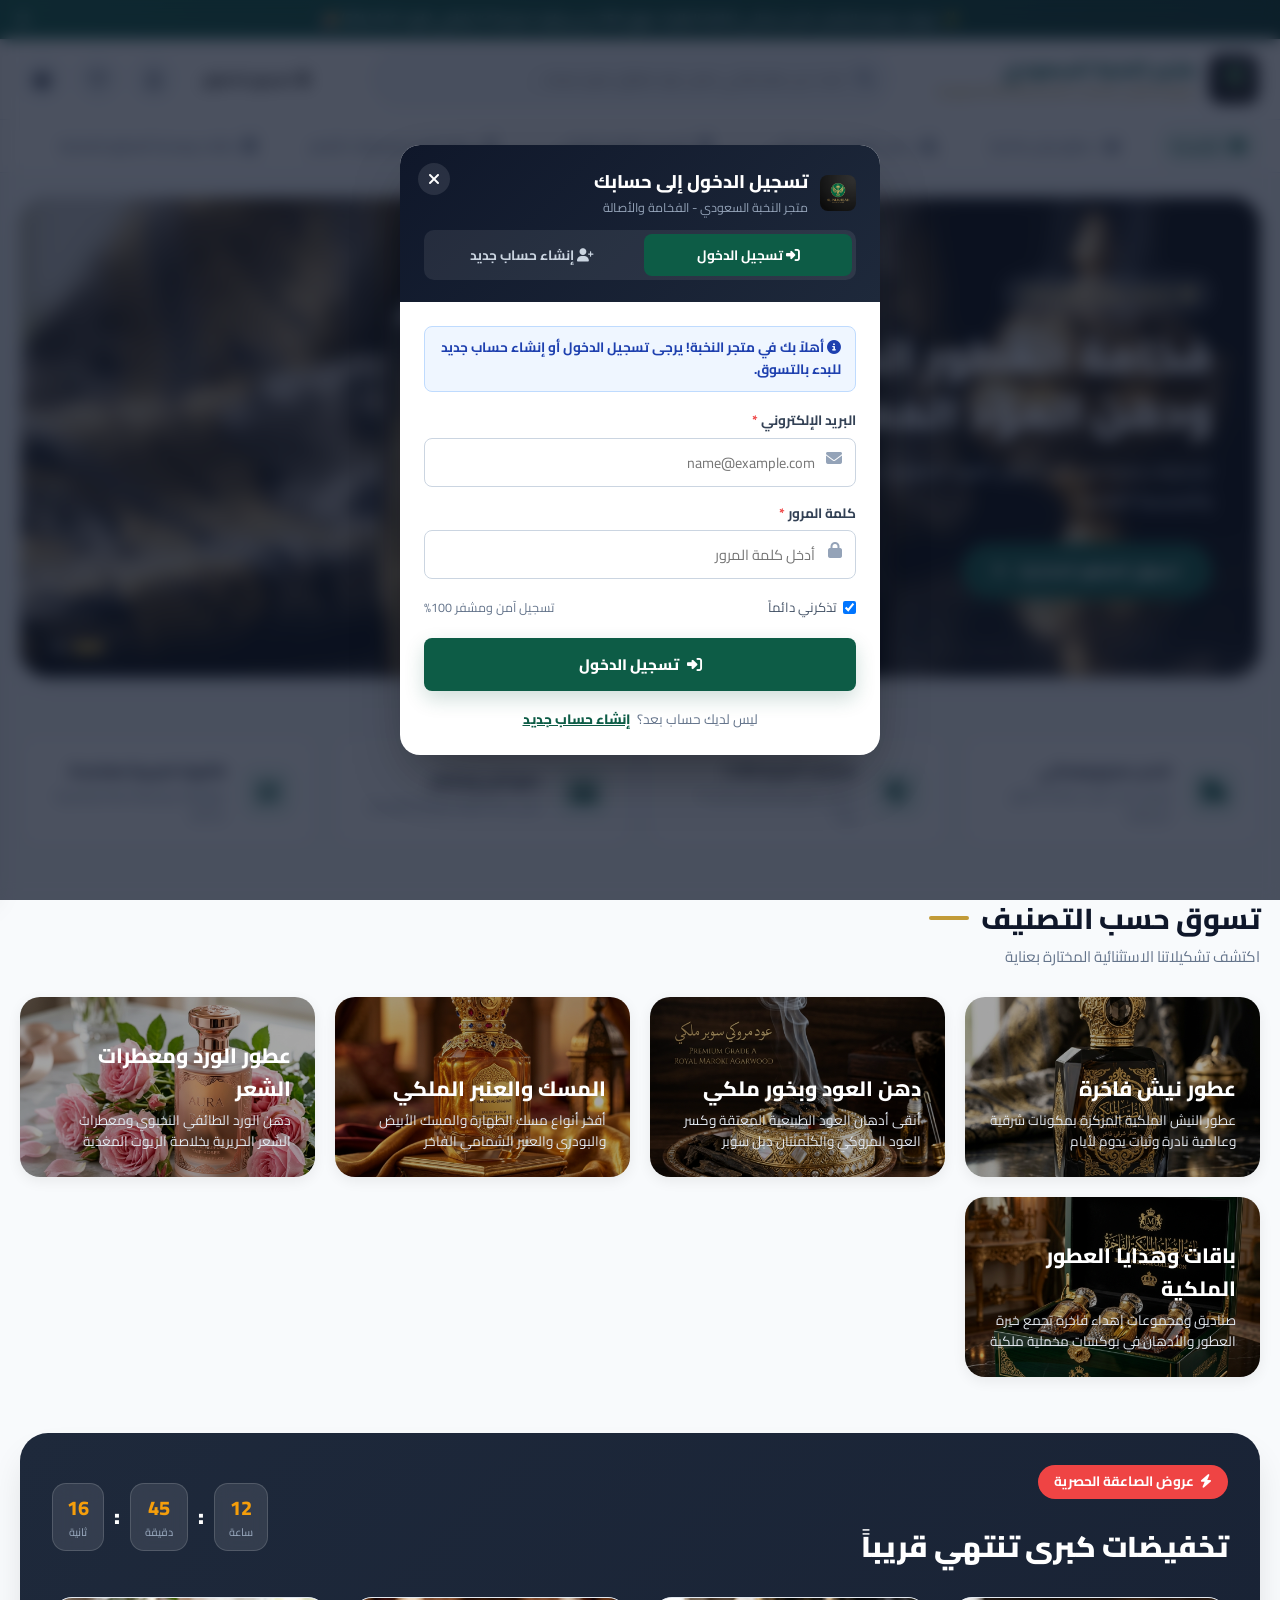
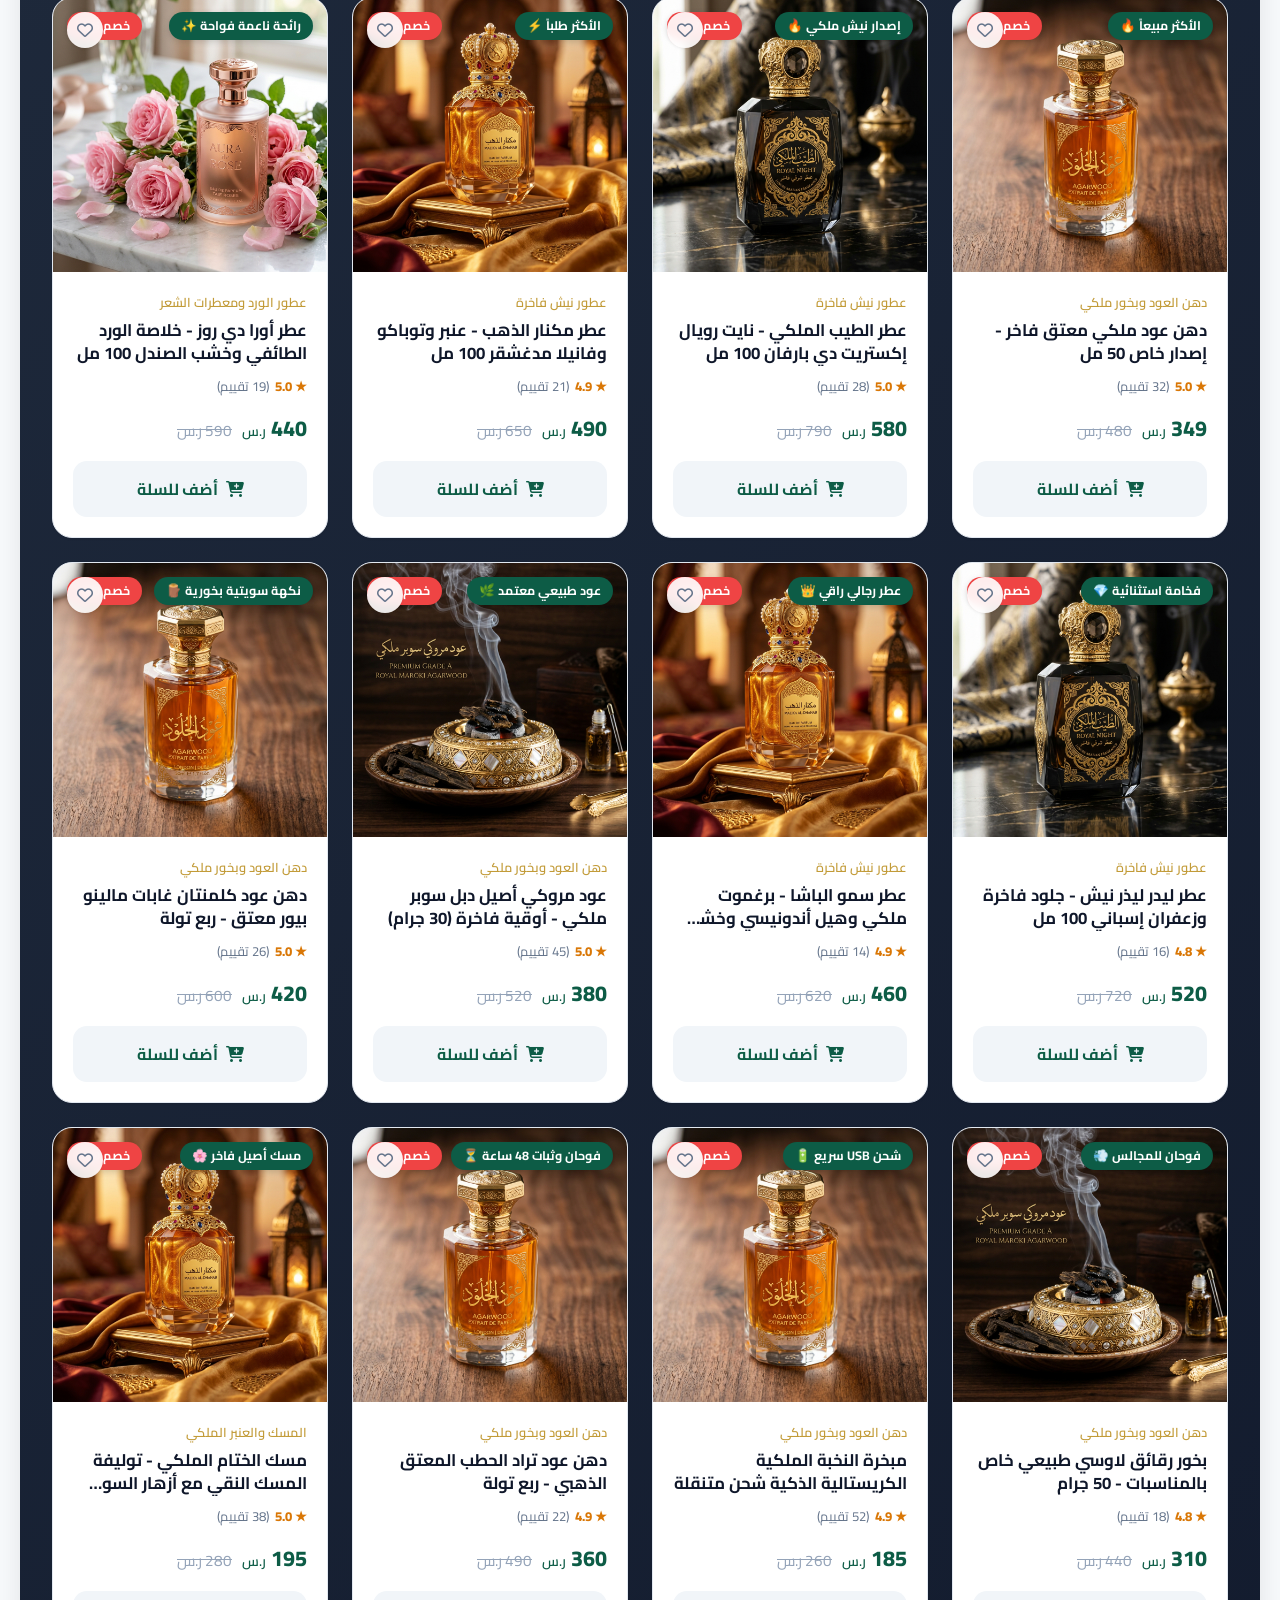
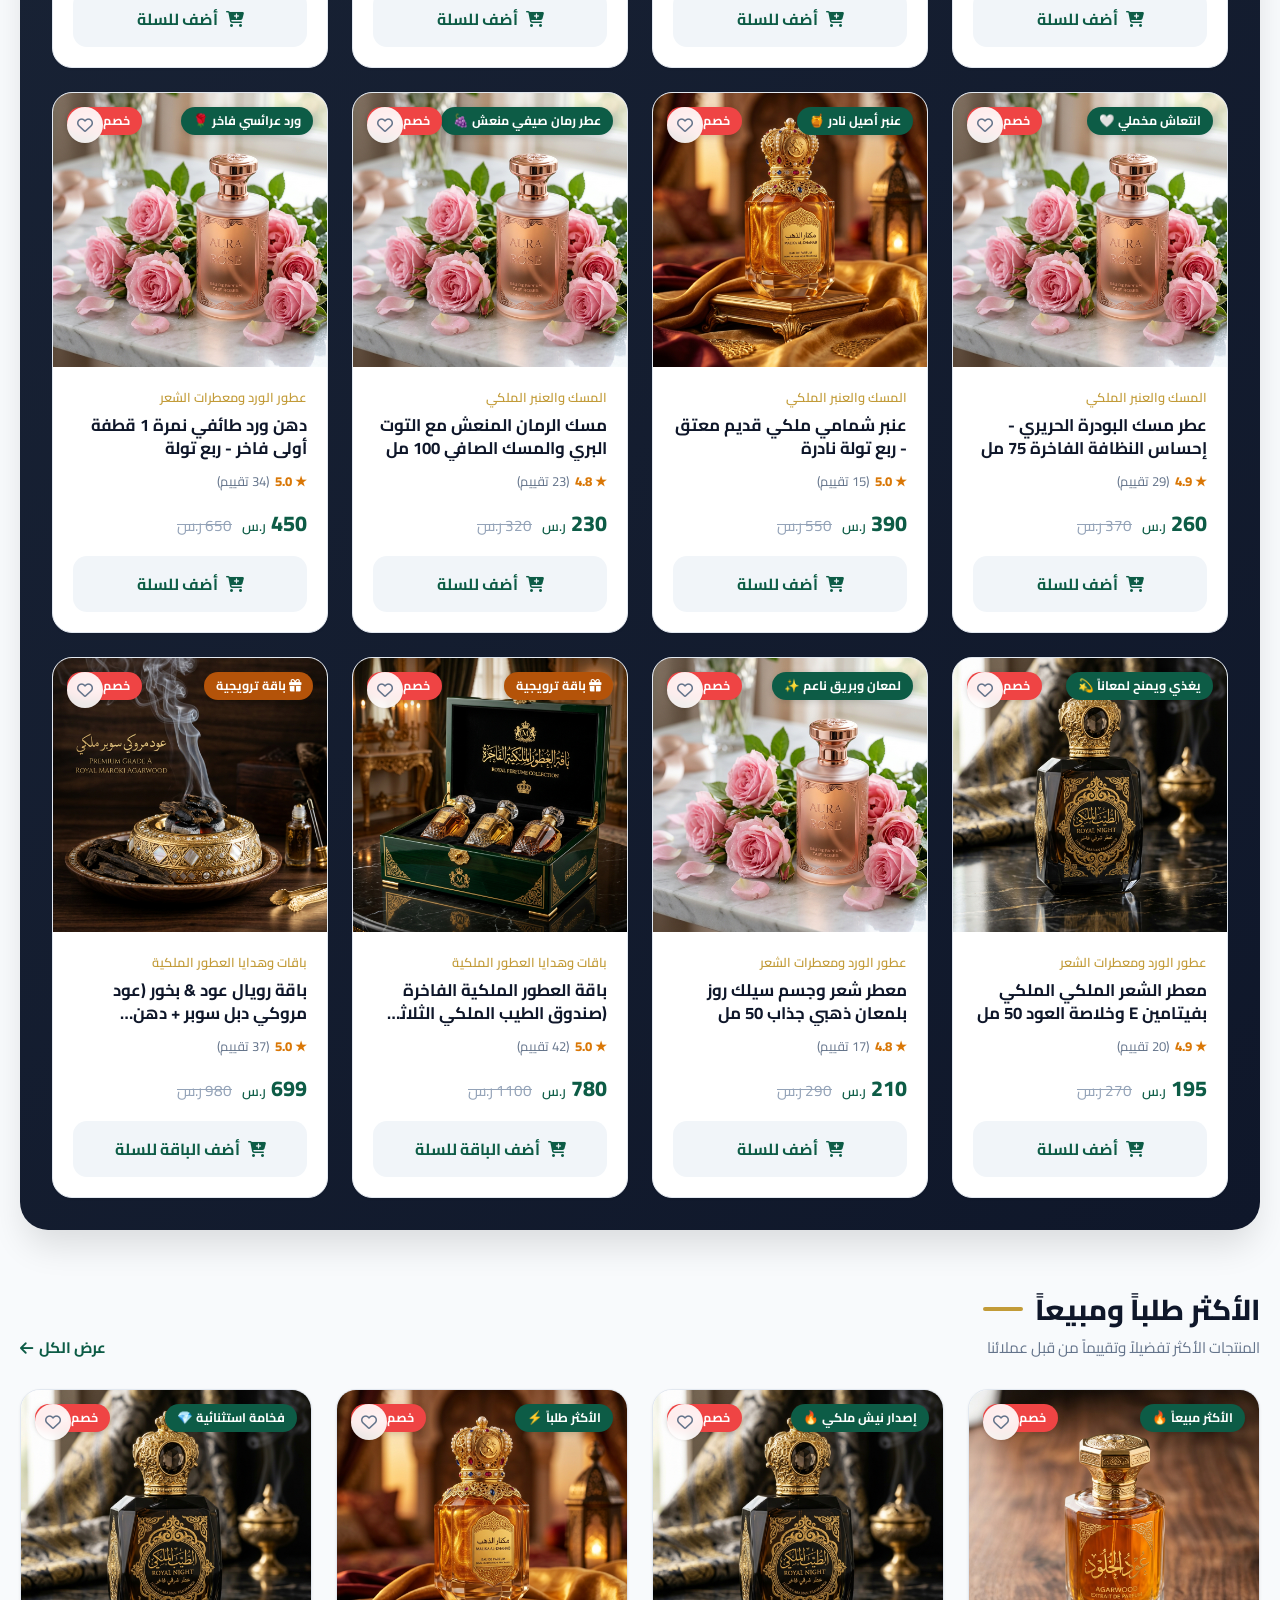
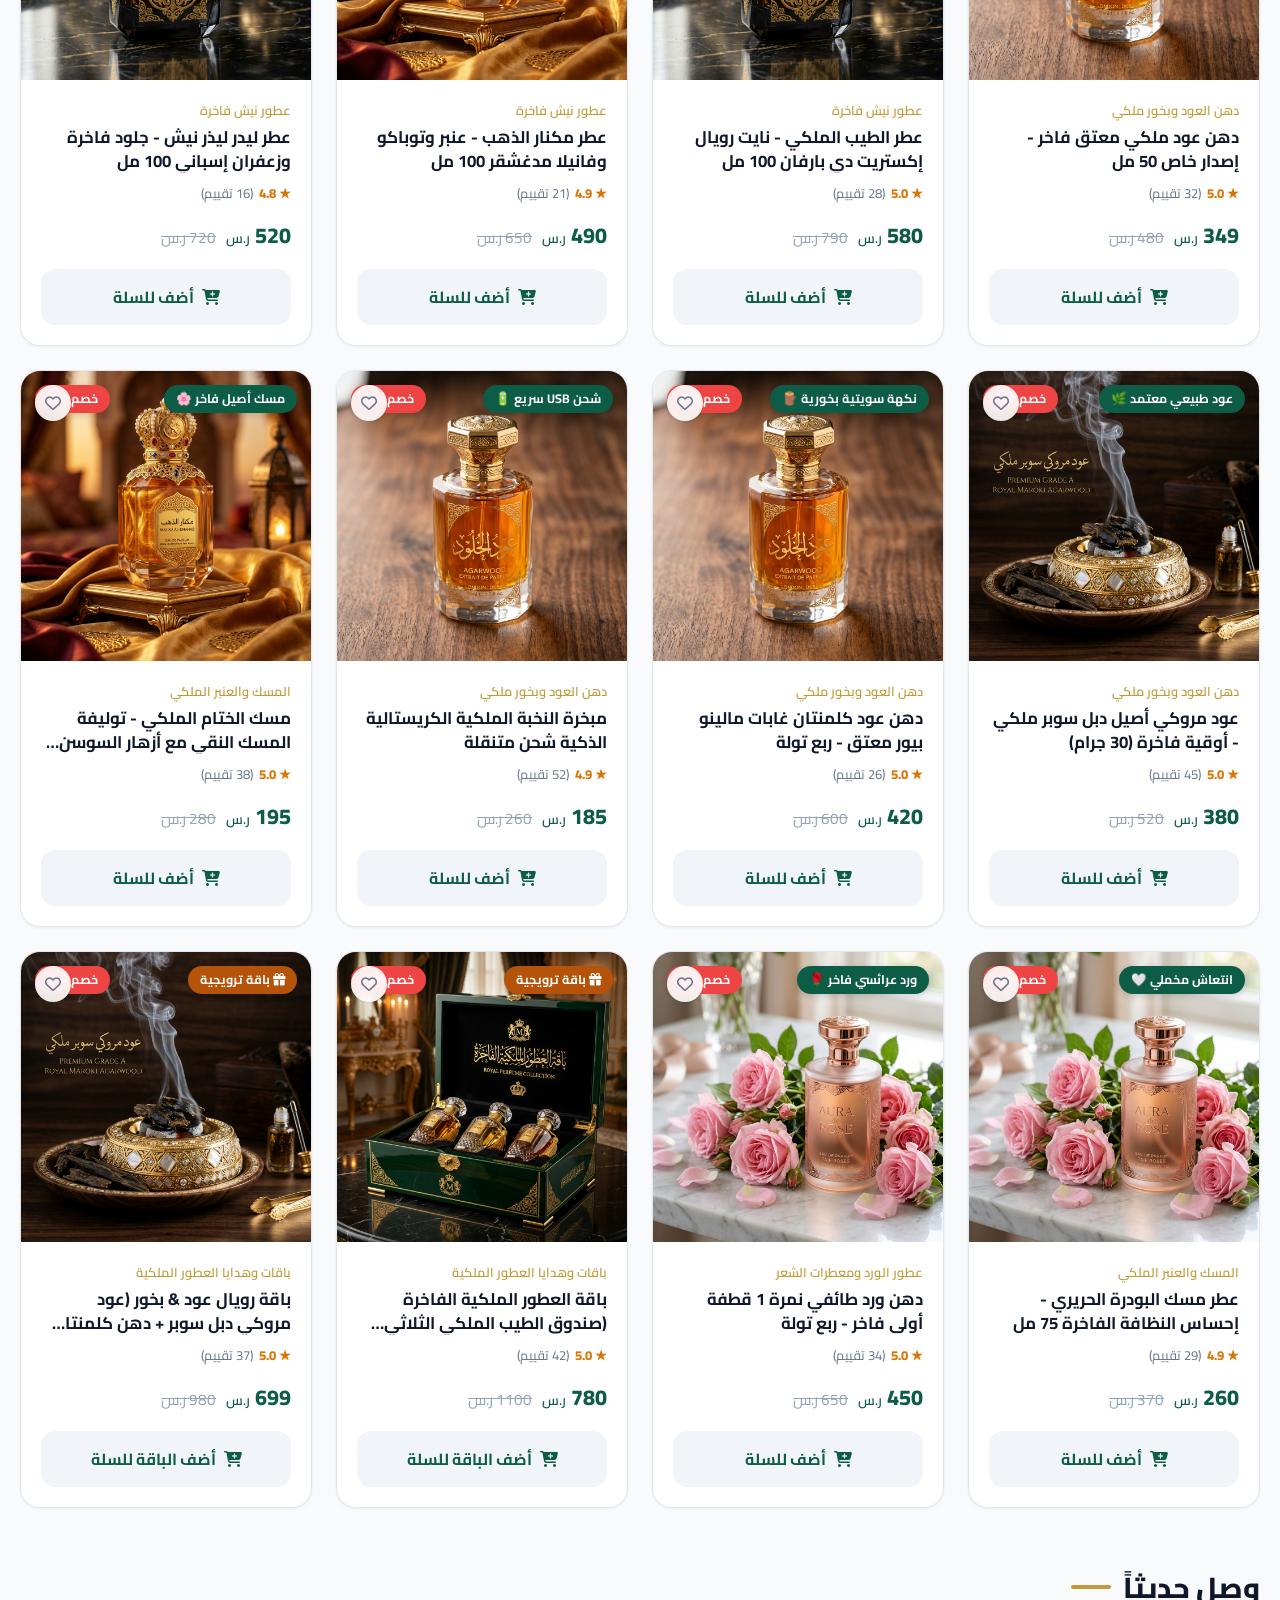
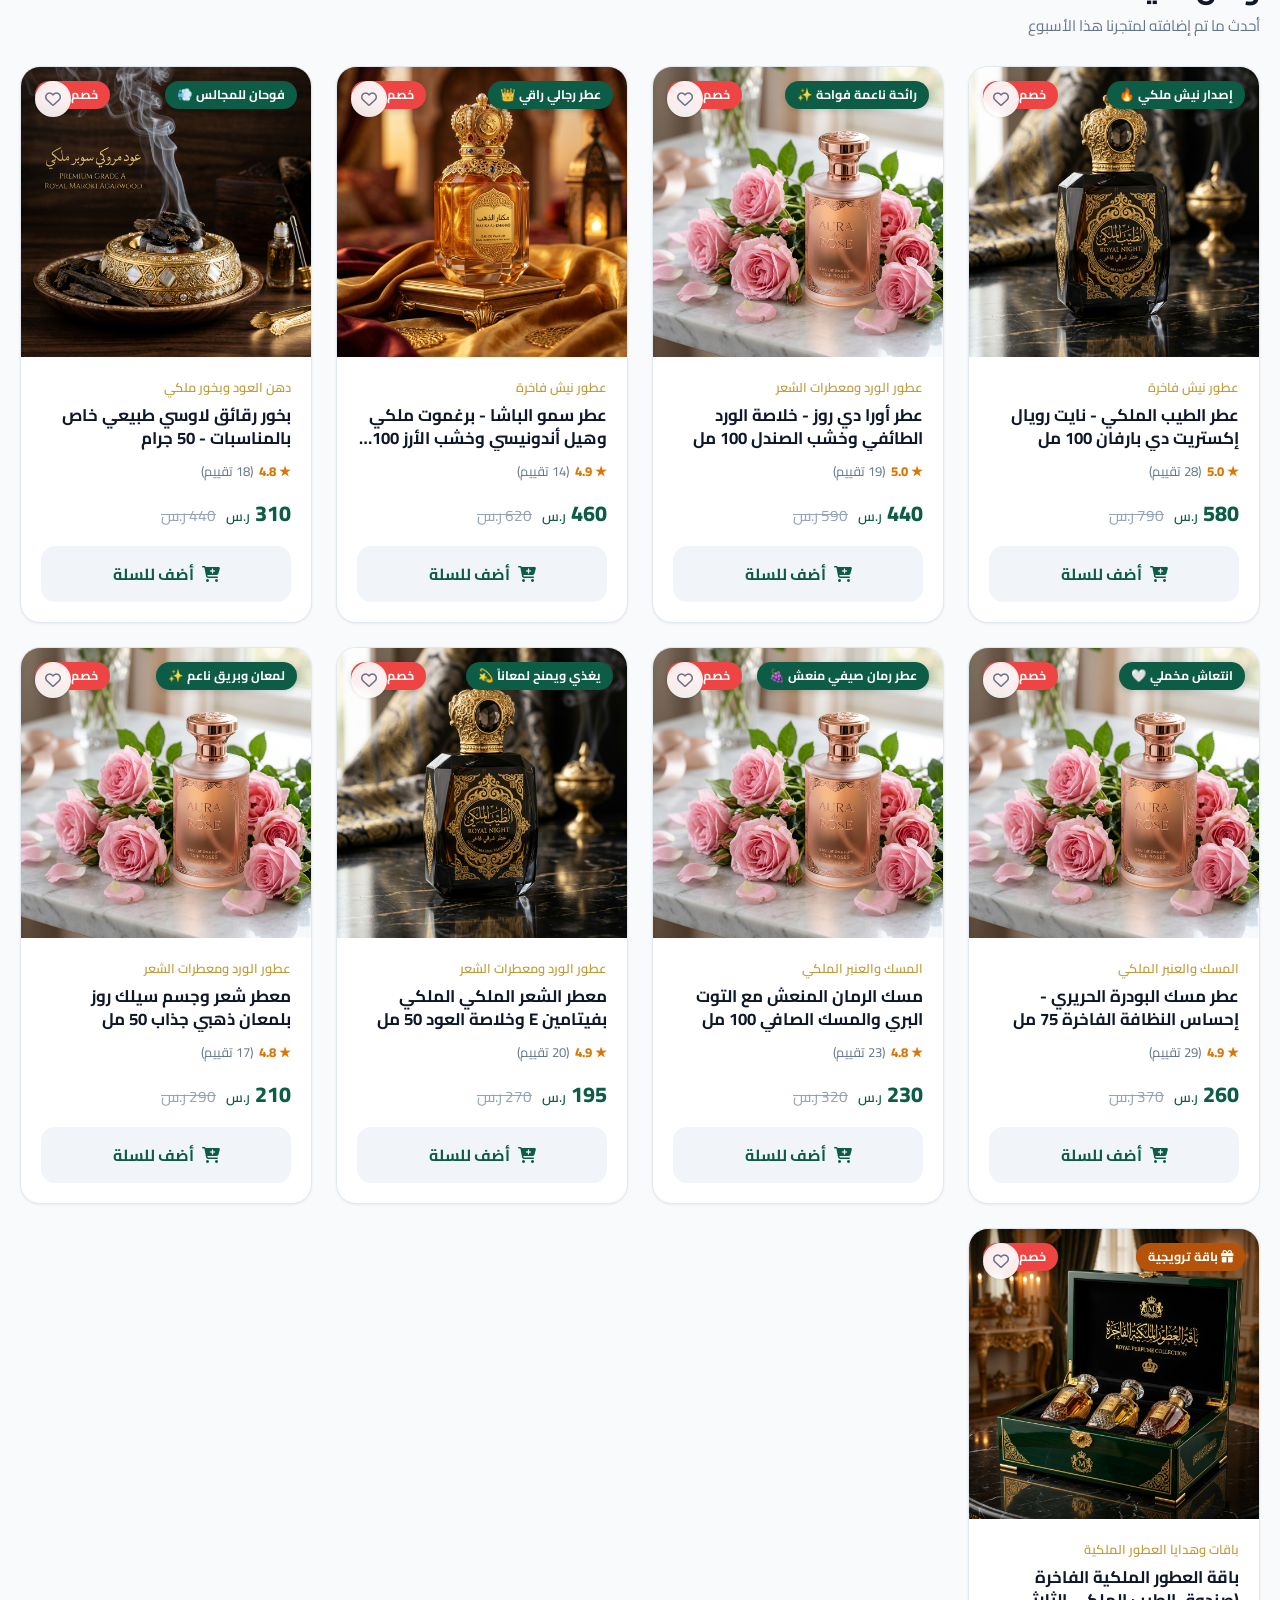
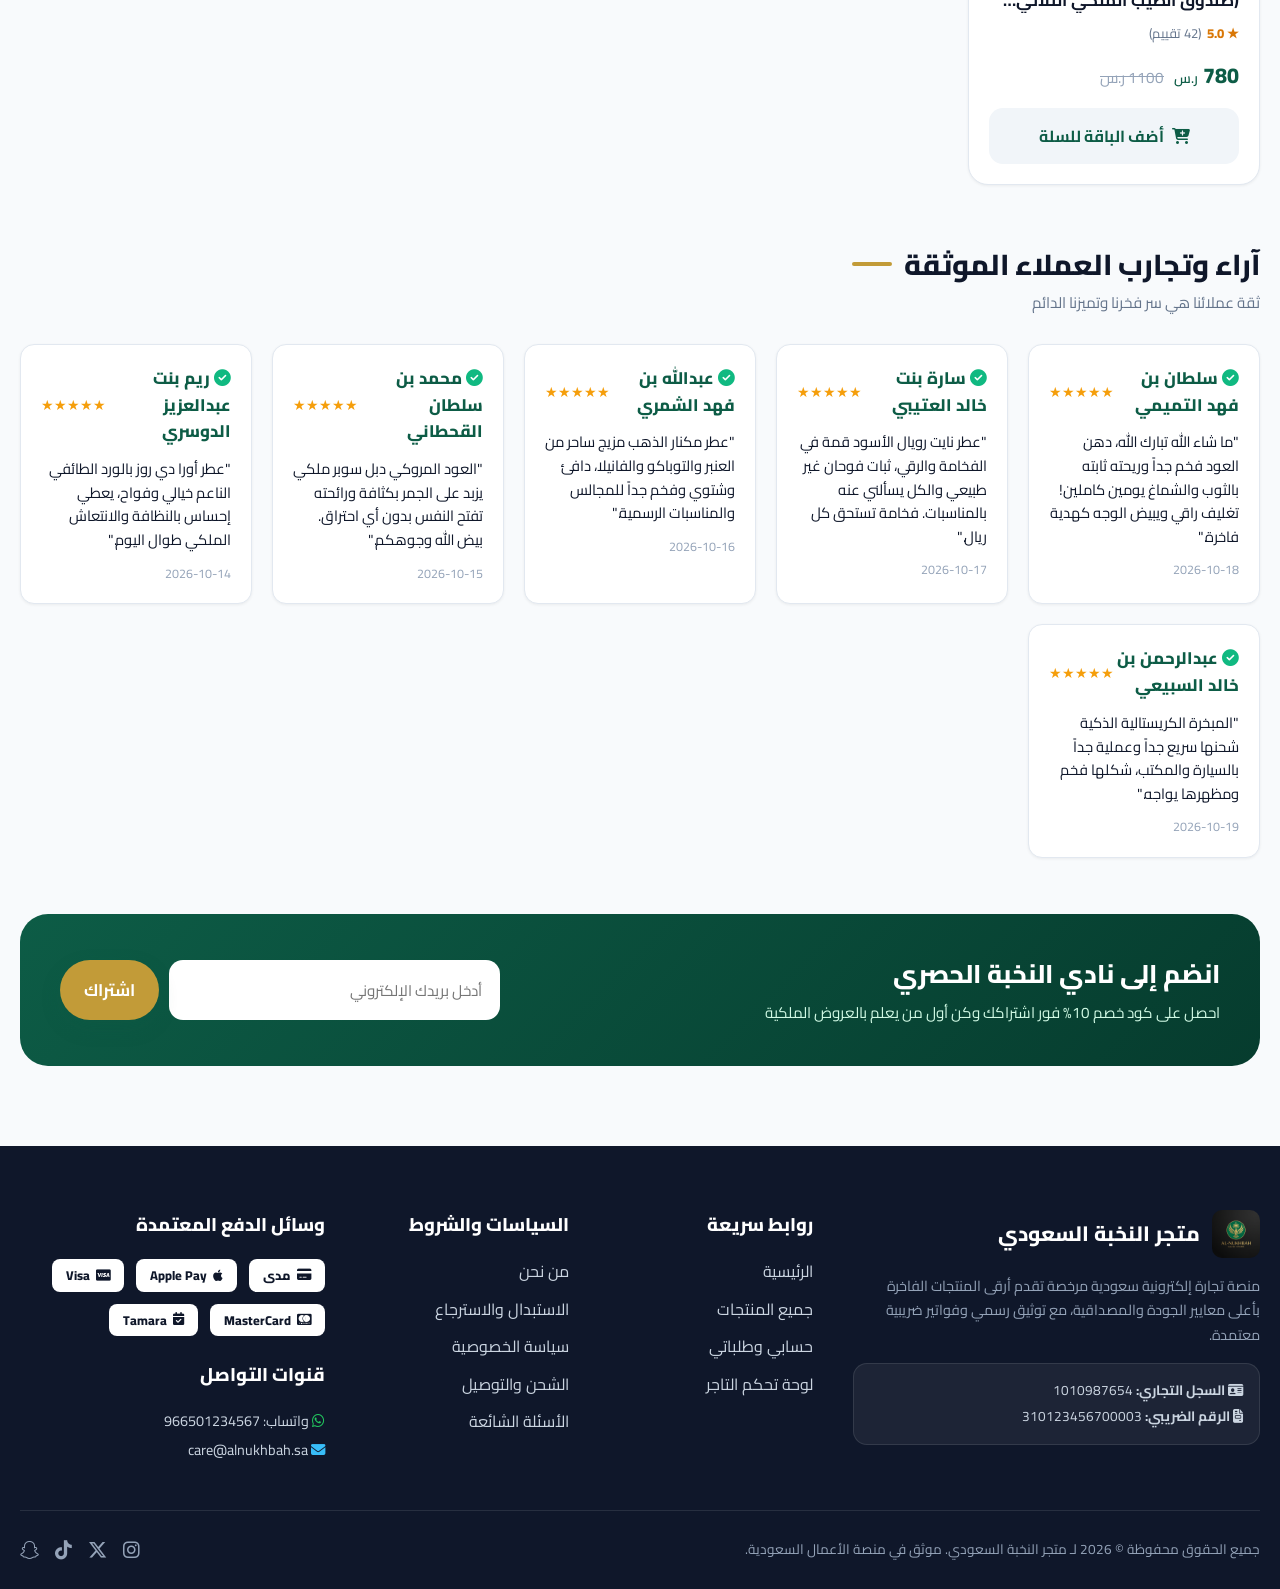
==== commit e1a451d5: "Fix customer portal Arabic text encoding and enhance multi-device responsiveness" ====
--- a/index.html
+++ b/index.html
@@ -866,8 +866,8 @@
 
     <!-- VIEW 5: CUSTOMER ACCOUNT / PORTAL -->
     <div id="view-account" class="view-container">
-      <div class="container" style="padding:40px 0;">
-        <div style="background:#fff; border-radius:var(--radius-xl); border:1px solid var(--border-color); padding:32px; box-shadow:var(--shadow-sm);">
+      <div class="container account-page-container" style="padding:40px 0;">
+        <div class="account-card-box" style="background:#fff; border-radius:var(--radius-xl); border:1px solid var(--border-color); padding:32px; box-shadow:var(--shadow-sm);">
           <!-- Dynamic Personalized Customer Profile Card -->
           <div id="customerProfileCard" style="margin-bottom:24px;"></div>
           <div id="customerWalletCard" style="background: linear-gradient(135deg, #0d5c46 0%, #063d2e 60%, #c29b38 100%); color:#fff; border-radius:var(--radius-lg); padding:24px 28px; margin-bottom:28px; box-shadow:0 10px 25px -5px rgba(13,92,70,0.3); position:relative; overflow:hidden;">
@@ -895,9 +895,9 @@
             </div>
           </div>
 
-          <div style="display:flex; justify-content:space-between; align-items:center; flex-wrap:wrap; gap:14px; margin-bottom:18px;">
+          <div class="account-orders-header" style="display:flex; justify-content:space-between; align-items:center; flex-wrap:wrap; gap:14px; margin-bottom:18px;">
             <h3 style="font-size:1.25rem; font-weight:800; margin:0; display:flex; align-items:center; gap:10px;"><i class="fa-solid fa-box" style="color:var(--primary);"></i> سجل طلباتي واسترجاعاتي الخاصة</h3>
-            <div style="display:flex; gap:8px; flex-wrap:wrap;">
+            <div class="order-filters-scroll" style="display:flex; gap:8px; flex-wrap:wrap;">
               <button type="button" class="order-filter-btn active" onclick="StoreApp.setAccountOrdersFilter('all', this)" style="padding:6px 14px; border-radius:8px; border:1px solid var(--primary, #0d5c46); background:var(--primary, #0d5c46); color:#fff; font-size:0.82rem; font-weight:800; cursor:pointer;">كل طلباتي</button>
               <button type="button" class="order-filter-btn" onclick="StoreApp.setAccountOrdersFilter('active', this)" style="padding:6px 14px; border-radius:8px; border:1px solid #cbd5e1; background:#f1f5f9; color:#475569; font-size:0.82rem; font-weight:700; cursor:pointer;">قيد التنفيذ والشحن</button>
               <button type="button" class="order-filter-btn" onclick="StoreApp.setAccountOrdersFilter('completed', this)" style="padding:6px 14px; border-radius:8px; border:1px solid #cbd5e1; background:#f1f5f9; color:#475569; font-size:0.82rem; font-weight:700; cursor:pointer;">المكتملة</button>
--- a/assets/css/store.css
+++ b/assets/css/store.css
@@ -2580,3 +2580,273 @@
     font-size: 0.95rem !important;
   }
 }
+
+
+/* ==========================================================================
+   Comprehensive Responsive System & Customer Portal Styling
+   ========================================================================== */
+
+/* Customer Profile Card Component */
+.customer-profile-card {
+  background: linear-gradient(135deg, #f8fafc 0%, #f1f5f9 100%);
+  border: 1.5px solid #e2e8f0;
+  border-radius: 18px;
+  padding: 24px;
+  display: flex;
+  flex-wrap: wrap;
+  justify-content: space-between;
+  align-items: center;
+  gap: 20px;
+  box-shadow: 0 4px 12px rgba(0,0,0,0.03);
+  transition: all 0.3s ease;
+}
+
+.customer-profile-user-info {
+  display: flex;
+  align-items: center;
+  gap: 16px;
+  flex: 1 1 320px;
+}
+
+.customer-avatar {
+  width: 64px;
+  height: 64px;
+  min-width: 64px;
+  border-radius: 50%;
+  background: var(--primary, #0d5c46);
+  color: #fff;
+  font-size: 1.6rem;
+  font-weight: 800;
+  display: flex;
+  align-items: center;
+  justify-content: center;
+  box-shadow: 0 4px 12px rgba(13,92,70,0.25);
+}
+
+.customer-details {
+  display: flex;
+  flex-direction: column;
+  gap: 6px;
+}
+
+.customer-name-row {
+  display: flex;
+  align-items: center;
+  gap: 10px;
+  flex-wrap: wrap;
+}
+
+.customer-name {
+  font-size: 1.35rem;
+  font-weight: 800;
+  margin: 0;
+  color: var(--text-main);
+}
+
+.customer-verified-badge {
+  background: #ecfdf5;
+  color: #059669;
+  border: 1px solid #a7f3d0;
+  font-size: 0.76rem;
+  font-weight: 800;
+  padding: 3px 10px;
+  border-radius: 12px;
+  display: inline-flex;
+  align-items: center;
+  gap: 4px;
+}
+
+.customer-contact-row {
+  display: flex;
+  flex-wrap: wrap;
+  gap: 14px;
+  font-size: 0.84rem;
+  color: var(--text-muted);
+}
+
+.customer-contact-row span {
+  display: inline-flex;
+  align-items: center;
+  gap: 4px;
+  word-break: break-all;
+}
+
+.customer-profile-stats-row {
+  display: flex;
+  align-items: center;
+  gap: 12px;
+  flex-wrap: wrap;
+}
+
+.customer-stat-box {
+  background: #fff;
+  border: 1px solid #e2e8f0;
+  border-radius: 12px;
+  padding: 10px 18px;
+  text-align: center;
+  min-width: 110px;
+  box-shadow: 0 2px 6px rgba(0,0,0,0.02);
+}
+
+.customer-stat-label {
+  font-size: 0.75rem;
+  color: var(--text-muted);
+  font-weight: 700;
+  margin-bottom: 2px;
+}
+
+.customer-stat-val {
+  font-size: 1.25rem;
+  font-weight: 800;
+  color: var(--primary, #0d5c46);
+}
+
+.customer-logout-btn {
+  color: #ef4444;
+  border: 1px solid #fca5a5;
+  background: #fff;
+  padding: 10px 18px;
+  font-size: 0.85rem;
+  font-weight: 800;
+  border-radius: 10px;
+  cursor: pointer;
+  display: inline-flex;
+  align-items: center;
+  gap: 6px;
+  transition: all 0.2s ease;
+}
+
+.customer-logout-btn:hover {
+  background: #fef2f2;
+  border-color: #ef4444;
+}
+
+/* Responsive Rules for Customer Portal & All Pages across Devices */
+@media (max-width: 992px) {
+  .customer-profile-card {
+    padding: 20px 18px;
+  }
+}
+
+@media (max-width: 768px) {
+  .account-page-container {
+    padding: 20px 0 !important;
+  }
+
+  .account-card-box {
+    padding: 18px 14px !important;
+    border-radius: var(--radius-lg) !important;
+  }
+
+  .customer-profile-card {
+    flex-direction: column !important;
+    align-items: stretch !important;
+    padding: 16px 14px !important;
+    gap: 16px !important;
+  }
+
+  .customer-profile-user-info {
+    gap: 12px !important;
+    flex: none !important;
+    width: 100% !important;
+  }
+
+  .customer-avatar {
+    width: 52px !important;
+    height: 52px !important;
+    min-width: 52px !important;
+    font-size: 1.35rem !important;
+  }
+
+  .customer-name {
+    font-size: 1.15rem !important;
+  }
+
+  .customer-contact-row {
+    font-size: 0.78rem !important;
+    gap: 8px !important;
+  }
+
+  .customer-profile-stats-row {
+    display: grid !important;
+    grid-template-columns: 1fr 1fr !important;
+    gap: 10px !important;
+    width: 100% !important;
+  }
+
+  .customer-stat-box {
+    min-width: 0 !important;
+    padding: 8px 10px !important;
+  }
+
+  .customer-stat-val {
+    font-size: 1.15rem !important;
+  }
+
+  .customer-logout-btn {
+    grid-column: span 2 !important;
+    width: 100% !important;
+    justify-content: center !important;
+    padding: 10px 14px !important;
+  }
+
+  #customerWalletCard {
+    padding: 18px 14px !important;
+    margin-bottom: 20px !important;
+    border-radius: var(--radius-md) !important;
+  }
+
+  #accountWalletBalance {
+    font-size: 1.9rem !important;
+  }
+
+  #customerWalletCard .btn-outline {
+    width: 100% !important;
+    justify-content: center !important;
+    padding: 10px 14px !important;
+  }
+
+  .account-orders-header {
+    flex-direction: column !important;
+    align-items: stretch !important;
+    gap: 12px !important;
+  }
+
+  .account-orders-header h3 {
+    font-size: 1.1rem !important;
+  }
+
+  .order-filters-scroll {
+    overflow-x: auto !important;
+    white-space: nowrap !important;
+    -webkit-overflow-scrolling: touch !important;
+    display: flex !important;
+    gap: 8px !important;
+    padding-bottom: 6px !important;
+    scrollbar-width: none !important;
+  }
+  .order-filters-scroll::-webkit-scrollbar {
+    display: none !important;
+  }
+
+  .order-filters-scroll .order-filter-btn {
+    flex-shrink: 0 !important;
+    padding: 7px 14px !important;
+    font-size: 0.8rem !important;
+  }
+}
+
+@media (max-width: 480px) {
+  .customer-contact-row {
+    flex-direction: column !important;
+    gap: 4px !important;
+  }
+
+  .customer-name-row {
+    gap: 6px !important;
+  }
+
+  .customer-stat-val {
+    font-size: 1.05rem !important;
+  }
+}
